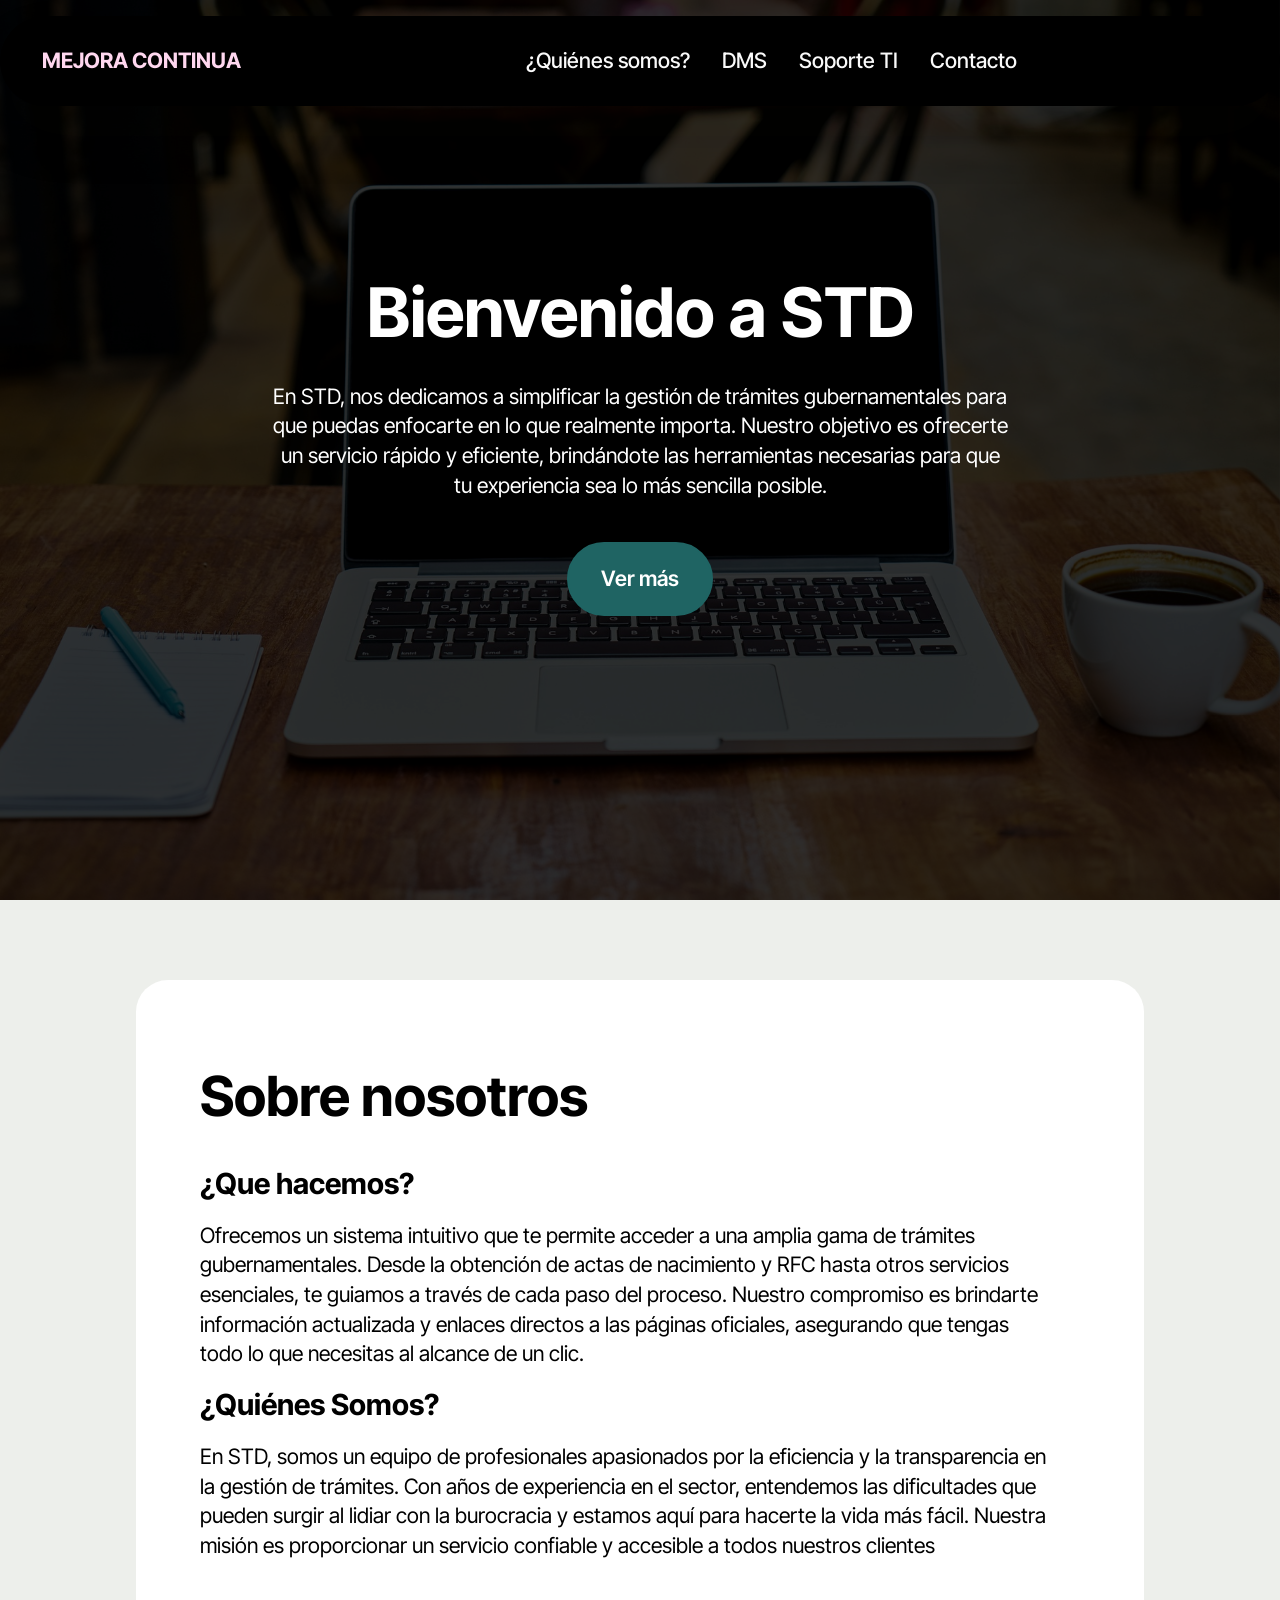
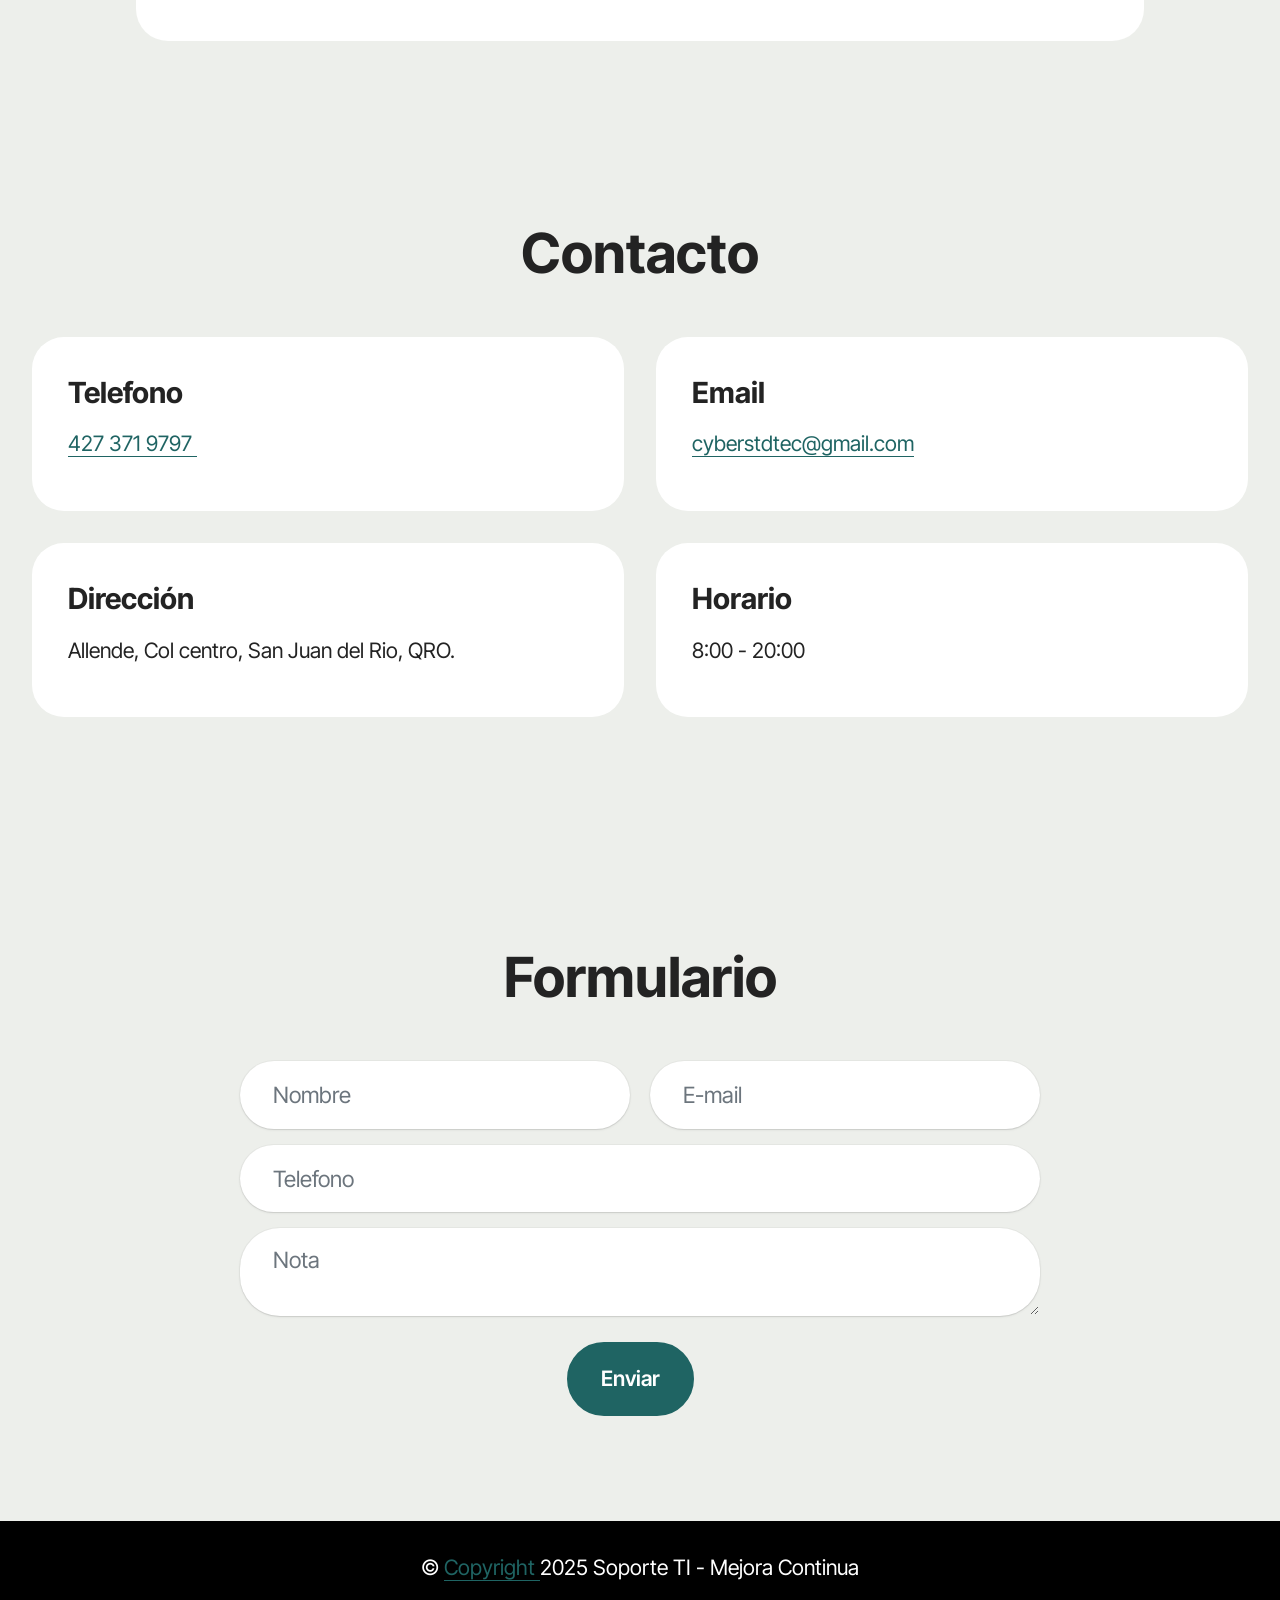
==== page1.html @ eb648dbc "create github pages" ====
<!DOCTYPE html>
<html  >
<head>
  <!-- Site made with Mobirise Website Builder v5.9.18, https://mobirise.com -->
  <meta charset="UTF-8">
  <meta http-equiv="X-UA-Compatible" content="IE=edge">
  <meta name="generator" content="Mobirise v5.9.18, mobirise.com">
  <meta name="viewport" content="width=device-width, initial-scale=1, minimum-scale=1">
  <link rel="shortcut icon" href="assets/images/logos-128x128.png" type="image/x-icon">
  <meta name="description" content="">
  
  
  
  <link rel="stylesheet" href="assets/web/assets/mobirise-icons2/mobirise2.css">
  <link rel="stylesheet" href="assets/bootstrap/css/bootstrap.min.css">
  <link rel="stylesheet" href="assets/bootstrap/css/bootstrap-grid.min.css">
  <link rel="stylesheet" href="assets/bootstrap/css/bootstrap-reboot.min.css">
  <link rel="stylesheet" href="assets/parallax/jarallax.css">
  <link rel="stylesheet" href="assets/animatecss/animate.css">
  <link rel="stylesheet" href="assets/dropdown/css/style.css">
  <link rel="stylesheet" href="assets/theme/css/style.css">
  <link rel="preload" href="https://fonts.googleapis.com/css?family=Inter+Tight:100,200,300,400,500,600,700,800,900,100i,200i,300i,400i,500i,600i,700i,800i,900i&display=swap" as="style" onload="this.onload=null;this.rel='stylesheet'">
  <noscript><link rel="stylesheet" href="https://fonts.googleapis.com/css?family=Inter+Tight:100,200,300,400,500,600,700,800,900,100i,200i,300i,400i,500i,600i,700i,800i,900i&display=swap"></noscript>
  <link rel="preload" as="style" href="assets/mobirise/css/mbr-additional.css?v=DMTWHH"><link rel="stylesheet" href="assets/mobirise/css/mbr-additional.css?v=DMTWHH" type="text/css">

  
  
  
</head>
<body>
  
  <section data-bs-version="5.1" class="menu menu1 cid-upYDsikl77" once="menu" id="menu01-b">
	

	<nav class="navbar navbar-dropdown navbar-fixed-top navbar-expand-lg">
		<div class="container">
			<div class="navbar-brand">
				
				<span class="navbar-caption-wrap"><a class="navbar-caption text-secondary display-4">MEJORA CONTINUA</a></span>
			</div>
			<button class="navbar-toggler" type="button" data-toggle="collapse" data-bs-toggle="collapse" data-target="#navbarSupportedContent" data-bs-target="#navbarSupportedContent" aria-controls="navbarNavAltMarkup" aria-expanded="false" aria-label="Toggle navigation">
				<div class="hamburger">
					<span></span>
					<span></span>
					<span></span>
					<span></span>
				</div>
			</button>
			<div class="collapse navbar-collapse" id="navbarSupportedContent">
				<ul class="navbar-nav nav-dropdown nav-right" data-app-modern-menu="true"><li class="nav-item"><a class="nav-link link text-white text-primary show display-4" href="index.html#article07-n" aria-expanded="true">¿Quiénes somos?</a></li><li class="nav-item"><a class="nav-link link text-white display-4" href="https://mobiri.se" aria-expanded="false">DMS</a></li><li class="nav-item"><a class="nav-link link text-white show display-4" href="https://mobiri.se" aria-expanded="true">Soporte TI</a></li><li class="nav-item"><a class="nav-link link show text-white text-primary display-4" href="index.html#contacts02-l">Contacto</a></li></ul>
				
				
			</div>
		</div>
	</nav>
</section>

<section data-bs-version="5.1" class="header09 startm5 cid-upYDsjyNje mbr-fullscreen mbr-parallax-background" id="header09-c">	
    
	<div class="mbr-overlay" style="opacity: 0.8; background-color: rgb(0, 0, 0);"></div>
	
	<div class="container-fluid">
		<div class="row">
			<div class="content-wrap col-12 col-md-8">
				<h1 class="mbr-section-title mbr-fonts-style mbr-white mb-4 display-1"><strong>Bienvenido a STD</strong></h1>
				
				<p class="mbr-fonts-style mbr-text mbr-white mb-4 display-7">En STD, nos dedicamos a simplificar la gestión de trámites gubernamentales para que puedas enfocarte en lo que realmente importa. Nuestro objetivo es ofrecerte un servicio rápido y eficiente, brindándote las herramientas necesarias para que tu experiencia sea lo más sencilla posible.</p>
				<div class="mbr-section-btn"><a class="btn btn-primary display-7" href="index.html#article07-8">Ver más</a></div>
			</div>
		</div>
	</div>
</section>

<section data-bs-version="5.1" class="article07 cid-upYDskMJR7" id="article07-d">
  

  
  
  <div class="container">
    <div class="row justify-content-center">
      <div class="card col-md-12 col-lg-10">
        <div class="card-wrapper">
          <h3 class="card-title mbr-fonts-style mbr-white mt-3 mb-4 display-2">
            <strong>Sobre nosotros</strong></h3>
          <div class="row card-box align-left">
            <div class="item features-without-image col-12">
              <div class="item-wrapper">
                <h4 class="mbr-section-subtitle mbr-fonts-style mb-3 display-5">
                  <strong>¿Que hacemos?</strong></h4>
                <p class="mbr-text mbr-fonts-style display-7">
                  Ofrecemos un sistema intuitivo que te permite acceder a una amplia gama de trámites gubernamentales. Desde la obtención de actas de nacimiento y RFC hasta otros servicios esenciales, te guiamos a través de cada paso del proceso. Nuestro compromiso es brindarte información actualizada y enlaces directos a las páginas oficiales, asegurando que tengas todo lo que necesitas al alcance de un clic.
                </p>
              </div>
            </div>
            <div class="item features-without-image col-12">
              <div class="item-wrapper">
                <h4 class="mbr-section-subtitle mbr-fonts-style mb-3 display-5"><strong>¿Quiénes Somos?</strong></h4>
                <p class="mbr-text mbr-fonts-style display-7">En STD, somos un equipo de profesionales apasionados por la eficiencia y la transparencia en la gestión de trámites. Con años de experiencia en el sector, entendemos las dificultades que pueden surgir al lidiar con la burocracia y estamos aquí para hacerte la vida más fácil. Nuestra misión es proporcionar un servicio confiable y accesible a todos nuestros clientes</p>
              </div>
            </div>
            
            
          </div>
          
        </div>
      </div>
    </div>
  </div>
</section>

<section data-bs-version="5.1" class="contacts01 cid-upYDslKekl" id="contacts01-e">
    

    
    
    <div class="container">
        <div class="row justify-content-center">
            <div class="col-12 content-head">
                <div class="mbr-section-head mb-5">
                    <h3 class="mbr-section-title mbr-fonts-style align-center mb-0 display-2">
                        <strong>Contacto</strong></h3>
                    
                </div>
            </div>
        </div>
        <div class="row">
            <div class="item features-without-image col-12 col-md-6 active">
                <div class="item-wrapper">
                    <div class="text-wrapper">
                        <h6 class="card-title mbr-fonts-style mb-3 display-5">
                            <strong>Telefono</strong></h6>
                        <p class="mbr-text mbr-fonts-style display-7"><a href="https://wa.me/524273719797" class="text-primary">427 371 9797&nbsp;</a></p>
                    </div>
                </div>
            </div>
            <div class="item features-without-image col-12 col-md-6">
                <div class="item-wrapper">
                    <div class="text-wrapper">
                        <h6 class="card-title mbr-fonts-style mb-3 display-5">
                            <strong>Email</strong>
                        </h6>
                        <p class="mbr-text mbr-fonts-style display-7"><a href="mailto:cyberstdtec@gmail.com" class="text-primary">cyberstdtec@gmail.com</a></p>
                    </div>
                </div>
            </div>
            <div class="item features-without-image col-12 col-md-6">
                <div class="item-wrapper">
                    <div class="text-wrapper">
                        <h6 class="card-title mbr-fonts-style mb-3 display-5">
                            <strong>Dirección</strong></h6>
                        <p class="mbr-text mbr-fonts-style display-7">
                            Allende, Col centro, San Juan del Rio, QRO.</p>
                    </div>
                </div>
            </div>
            <div class="item features-without-image col-12 col-md-6">
                <div class="item-wrapper">
                    <div class="text-wrapper">
                        <h6 class="card-title mbr-fonts-style mb-3 display-5"><strong>Horario</strong></h6>
                        <p class="mbr-text mbr-fonts-style display-7">8:00 - 20:00</p>
                    </div>
                </div>
            </div>
        </div>
    </div>
</section>

<section data-bs-version="5.1" class="form5 cid-upYDsmHbOY" id="form02-f">
    
    
    <div class="container">
        <div class="row justify-content-center">
            <div class="col-12 content-head">
                <div class="mbr-section-head mb-5">
                    <h3 class="mbr-section-title mbr-fonts-style align-center mb-0 display-2">
                        <strong>Formulario</strong></h3>
                    
                </div>
            </div>
        </div>
        <div class="row justify-content-center">
            <div class="col-lg-8 mx-auto mbr-form" data-form-type="formoid">
                <form action="https://mobirise.eu/" method="POST" class="mbr-form form-with-styler" data-form-title="Form Name"><input type="hidden" name="email" data-form-email="true" value="MrG1LwoYmVXgu5sYaNskRhMAEw7ejAQZlRv9JgMLRa0BIHqtzYx/B0N91AgYO5rQ/je7z4pGOLH6uu3iDtE6jqxN1yH+FYCc/+e+50+dIeyC3uVRRvzn+KApgSI+ifLo">
                    <div class="row">
                        <div hidden="hidden" data-form-alert="" class="alert alert-success col-12">Gracias por ponerte en contacto con nosotros, en breve nos comunicaremos contigo.</div>
                        <div hidden="hidden" data-form-alert-danger="" class="alert alert-danger col-12">
                            Oops...! some problem!
                        </div>
                    </div>
                    <div class="dragArea row">
                        <div class="col-md col-sm-12 form-group mb-3" data-for="name">
                            <input type="text" name="name" placeholder="Nombre" data-form-field="name" class="form-control" value="" id="name-form02-f">
                        </div>
                        <div class="col-md col-sm-12 form-group mb-3" data-for="email">
                            <input type="email" name="email" placeholder="E-mail" data-form-field="email" class="form-control" value="" id="email-form02-f">
                        </div>
                        <div class="col-12 form-group mb-3" data-for="phone">
                            <input type="tel" name="phone" placeholder="Telefono" data-form-field="phone" class="form-control" value="" id="phone-form02-f">
                        </div>
                        <div class="col-12 form-group mb-3" data-for="textarea">
                            <textarea name="textarea" placeholder="Nota" data-form-field="textarea" class="form-control" id="textarea-form02-f"></textarea>
                        </div>
                        <div class="col-lg-12 col-md-12 col-sm-12 align-center mbr-section-btn"><button type="submit" class="btn btn-primary display-7">Enviar</button></div>
                    </div>
                </form>
            </div>
        </div>
    </div>
</section>

<section data-bs-version="5.1" class="footer4 cid-upYDsnDfOE" once="footers" id="footer04-g">

    

    

    <div class="container">
        <div class="media-container-row align-center mbr-white">
            <div class="col-12">
                <p class="mbr-text mb-0 mbr-fonts-style display-7">
                    © <em><a href="https://alejandronetaleex.github.io/" class="text-primary" target="_blank">Copyright </a></em>2025 Soporte TI - Mejora Continua</p>
            </div>
        </div>
    </div>
</section><section class="display-7" style="padding: 0;align-items: center;justify-content: center;flex-wrap: wrap;    align-content: center;display: flex;position: relative;height: 4rem;"><a href="https://mobiri.se/3147832" style="flex: 1 1;height: 4rem;position: absolute;width: 100%;z-index: 1;"><img alt="" style="height: 4rem;" src="[data-uri]"></a><p style="margin: 0;text-align: center;" class="display-7">&#8204;</p><a style="z-index:1" href="https://mobirise.com/html-builder.html">HTML Website Generator</a></section><script src="assets/bootstrap/js/bootstrap.bundle.min.js"></script>  <script src="assets/parallax/jarallax.js"></script>  <script src="assets/smoothscroll/smooth-scroll.js"></script>  <script src="assets/ytplayer/index.js"></script>  <script src="assets/dropdown/js/navbar-dropdown.js"></script>  <script src="assets/theme/js/script.js"></script>  <script src="assets/formoid/formoid.min.js"></script>  
  
  
 <div id="scrollToTop" class="scrollToTop mbr-arrow-up"><a style="text-align: center;"><i class="mbr-arrow-up-icon mbr-arrow-up-icon-cm cm-icon cm-icon-smallarrow-up"></i></a></div>
    <input name="animation" type="hidden">
  </body>
</html>
---- assets/web/assets/mobirise-icons2/mobirise2.css ----
@font-face {
  font-family: 'Moririse2';
  font-display: swap;
  src:  url('mobirise2.eot?f2bix4');
  src:  url('mobirise2.eot?f2bix4#iefix') format('embedded-opentype'),
    url('mobirise2.ttf?f2bix4') format('truetype'),
    url('mobirise2.woff?f2bix4') format('woff'),
    url('mobirise2.svg?f2bix4#mobirise2') format('svg');
  font-weight: normal;
  font-style: normal;
}

[class^="mobi-"], [class*=" mobi-"] {
  /* use !important to prevent issues with browser extensions that change fonts */
  font-family: 'Moririse2' !important;
  speak: none;
  font-style: normal;
  font-weight: normal;
  font-variant: normal;
  text-transform: none;
  line-height: 1;

  /* Better Font Rendering =========== */
  -webkit-font-smoothing: antialiased;
  -moz-osx-font-smoothing: grayscale;
}

.mobi-mbri-add-submenu:before {
  content: "\e900";
}
.mobi-mbri-alert:before {
  content: "\e901";
}
.mobi-mbri-align-center:before {
  content: "\e902";
}
.mobi-mbri-align-justify:before {
  content: "\e903";
}
.mobi-mbri-align-left:before {
  content: "\e904";
}
.mobi-mbri-align-right:before {
  content: "\e905";
}
.mobi-mbri-android:before {
  content: "\e906";
}
.mobi-mbri-apple:before {
  content: "\e907";
}
.mobi-mbri-arrow-down:before {
  content: "\e908";
}
.mobi-mbri-arrow-next:before {
  content: "\e909";
}
.mobi-mbri-arrow-prev:before {
  content: "\e90a";
}
.mobi-mbri-arrow-up:before {
  content: "\e90b";
}
.mobi-mbri-bold:before {
  content: "\e90c";
}
.mobi-mbri-bookmark:before {
  content: "\e90d";
}
.mobi-mbri-bootstrap:before {
  content: "\e90e";
}
.mobi-mbri-briefcase:before {
  content: "\e90f";
}
.mobi-mbri-browse:before {
  content: "\e910";
}
.mobi-mbri-bulleted-list:before {
  content: "\e911";
}
.mobi-mbri-calendar:before {
  content: "\e912";
}
.mobi-mbri-camera:before {
  content: "\e913";
}
.mobi-mbri-cart-add:before {
  content: "\e914";
}
.mobi-mbri-cart-full:before {
  content: "\e915";
}
.mobi-mbri-cash:before {
  content: "\e916";
}
.mobi-mbri-change-style:before {
  content: "\e917";
}
.mobi-mbri-chat:before {
  content: "\e918";
}
.mobi-mbri-clock:before {
  content: "\e919";
}
.mobi-mbri-close:before {
  content: "\e91a";
}
.mobi-mbri-cloud:before {
  content: "\e91b";
}
.mobi-mbri-code:before {
  content: "\e91c";
}
.mobi-mbri-contact-form:before {
  content: "\e91d";
}
.mobi-mbri-credit-card:before {
  content: "\e91e";
}
.mobi-mbri-cursor-click:before {
  content: "\e91f";
}
.mobi-mbri-cust-feedback:before {
  content: "\e920";
}
.mobi-mbri-database:before {
  content: "\e921";
}
.mobi-mbri-delivery:before {
  content: "\e922";
}
.mobi-mbri-desktop:before {
  content: "\e923";
}
.mobi-mbri-devices:before {
  content: "\e924";
}
.mobi-mbri-down:before {
  content: "\e925";
}
.mobi-mbri-download-2:before {
  content: "\e926";
}
.mobi-mbri-download:before {
  content: "\e927";
}
.mobi-mbri-drag-n-drop-2:before {
  content: "\e928";
}
.mobi-mbri-drag-n-drop:before {
  content: "\e929";
}
.mobi-mbri-edit-2:before {
  content: "\e92a";
}
.mobi-mbri-edit:before {
  content: "\e92b";
}
.mobi-mbri-error:before {
  content: "\e92c";
}
.mobi-mbri-extension:before {
  content: "\e92d";
}
.mobi-mbri-features:before {
  content: "\e92e";
}
.mobi-mbri-file:before {
  content: "\e92f";
}
.mobi-mbri-flag:before {
  content: "\e930";
}
.mobi-mbri-folder:before {
  content: "\e931";
}
.mobi-mbri-gift:before {
  content: "\e932";
}
.mobi-mbri-github:before {
  content: "\e933";
}
.mobi-mbri-globe-2:before {
  content: "\e934";
}
.mobi-mbri-globe:before {
  content: "\e935";
}
.mobi-mbri-growing-chart:before {
  content: "\e936";
}
.mobi-mbri-hearth:before {
  content: "\e937";
}
.mobi-mbri-help:before {
  content: "\e938";
}
.mobi-mbri-home:before {
  content: "\e939";
}
.mobi-mbri-hot-cup:before {
  content: "\e93a";
}
.mobi-mbri-idea:before {
  content: "\e93b";
}
.mobi-mbri-image-gallery:before {
  content: "\e93c";
}
.mobi-mbri-image-slider:before {
  content: "\e93d";
}
.mobi-mbri-info:before {
  content: "\e93e";
}
.mobi-mbri-italic:before {
  content: "\e93f";
}
.mobi-mbri-key:before {
  content: "\e940";
}
.mobi-mbri-laptop:before {
  content: "\e941";
}
.mobi-mbri-layers:before {
  content: "\e942";
}
.mobi-mbri-left-right:before {
  content: "\e943";
}
.mobi-mbri-left:before {
  content: "\e944";
}
.mobi-mbri-letter:before {
  content: "\e945";
}
.mobi-mbri-like:before {
  content: "\e946";
}
.mobi-mbri-link:before {
  content: "\e947";
}
.mobi-mbri-lock:before {
  content: "\e948";
}
.mobi-mbri-login:before {
  content: "\e949";
}
.mobi-mbri-logout:before {
  content: "\e94a";
}
.mobi-mbri-magic-stick:before {
  content: "\e94b";
}
.mobi-mbri-map-pin:before {
  content: "\e94c";
}
.mobi-mbri-menu:before {
  content: "\e94d";
}
.mobi-mbri-mobile-2:before {
  content: "\e94e";
}
.mobi-mbri-mobile-horizontal:before {
  content: "\e94f";
}
.mobi-mbri-mobile:before {
  content: "\e950";
}
.mobi-mbri-mobirise:before {
  content: "\e951";
}
.mobi-mbri-more-horizontal:before {
  content: "\e952";
}
.mobi-mbri-more-vertical:before {
  content: "\e953";
}
.mobi-mbri-music:before {
  content: "\e954";
}
.mobi-mbri-new-file:before {
  content: "\e955";
}
.mobi-mbri-numbered-list:before {
  content: "\e956";
}
.mobi-mbri-opened-folder:before {
  content: "\e957";
}
.mobi-mbri-pages:before {
  content: "\e958";
}
.mobi-mbri-paper-plane:before {
  content: "\e959";
}
.mobi-mbri-paperclip:before {
  content: "\e95a";
}
.mobi-mbri-phone:before {
  content: "\e95b";
}
.mobi-mbri-photo:before {
  content: "\e95c";
}
.mobi-mbri-photos:before {
  content: "\e95d";
}
.mobi-mbri-pin:before {
  content: "\e95e";
}
.mobi-mbri-play:before {
  content: "\e95f";
}
.mobi-mbri-plus:before {
  content: "\e960";
}
.mobi-mbri-preview:before {
  content: "\e961";
}
.mobi-mbri-print:before {
  content: "\e962";
}
.mobi-mbri-protect:before {
  content: "\e963";
}
.mobi-mbri-question:before {
  content: "\e964";
}
.mobi-mbri-quote-left:before {
  content: "\e965";
}
.mobi-mbri-quote-right:before {
  content: "\e966";
}
.mobi-mbri-redo:before {
  content: "\e967";
}
.mobi-mbri-refresh:before {
  content: "\e968";
}
.mobi-mbri-responsive-2:before {
  content: "\e969";
}
.mobi-mbri-responsive:before {
  content: "\e96a";
}
.mobi-mbri-right:before {
  content: "\e96b";
}
.mobi-mbri-rocket:before {
  content: "\e96c";
}
.mobi-mbri-sad-face:before {
  content: "\e96d";
}
.mobi-mbri-sale:before {
  content: "\e96e";
}
.mobi-mbri-save:before {
  content: "\e96f";
}
.mobi-mbri-search:before {
  content: "\e970";
}
.mobi-mbri-setting-2:before {
  content: "\e971";
}
.mobi-mbri-setting-3:before {
  content: "\e972";
}
.mobi-mbri-setting:before {
  content: "\e973";
}
.mobi-mbri-share:before {
  content: "\e974";
}
.mobi-mbri-shopping-bag:before {
  content: "\e975";
}
.mobi-mbri-shopping-basket:before {
  content: "\e976";
}
.mobi-mbri-shopping-cart:before {
  content: "\e977";
}
.mobi-mbri-sites:before {
  content: "\e978";
}
.mobi-mbri-smile-face:before {
  content: "\e979";
}
.mobi-mbri-speed:before {
  content: "\e97a";
}
.mobi-mbri-star:before {
  content: "\e97b";
}
.mobi-mbri-success:before {
  content: "\e97c";
}
.mobi-mbri-sun:before {
  content: "\e97d";
}
.mobi-mbri-sun2:before {
  content: "\e97e";
}
.mobi-mbri-tablet-vertical:before {
  content: "\e97f";
}
.mobi-mbri-tablet:before {
  content: "\e980";
}
.mobi-mbri-target:before {
  content: "\e981";
}
.mobi-mbri-timer:before {
  content: "\e982";
}
.mobi-mbri-to-ftp:before {
  content: "\e983";
}
.mobi-mbri-to-local-drive:before {
  content: "\e984";
}
.mobi-mbri-touch-swipe:before {
  content: "\e985";
}
.mobi-mbri-touch:before {
  content: "\e986";
}
.mobi-mbri-trash:before {
  content: "\e987";
}
.mobi-mbri-underline:before {
  content: "\e988";
}
.mobi-mbri-undo:before {
  content: "\e989";
}
.mobi-mbri-unlink:before {
  content: "\e98a";
}
.mobi-mbri-unlock:before {
  content: "\e98b";
}
.mobi-mbri-up-down:before {
  content: "\e98c";
}
.mobi-mbri-up:before {
  content: "\e98d";
}
.mobi-mbri-update:before {
  content: "\e98e";
}
.mobi-mbri-upload-2:before {
  content: "\e98f";
}
.mobi-mbri-upload:before {
  content: "\e990";
}
.mobi-mbri-user-2:before {
  content: "\e991";
}
.mobi-mbri-user:before {
  content: "\e992";
}
.mobi-mbri-users:before {
  content: "\e993";
}
.mobi-mbri-video-play:before {
  content: "\e994";
}
.mobi-mbri-video:before {
  content: "\e995";
}
.mobi-mbri-watch:before {
  content: "\e996";
}
.mobi-mbri-website-theme-2:before {
  content: "\e997";
}
.mobi-mbri-website-theme:before {
  content: "\e998";
}
.mobi-mbri-wifi:before {
  content: "\e999";
}
.mobi-mbri-windows:before {
  content: "\e99a";
}
.mobi-mbri-zoom-in:before {
  content: "\e99b";
}
.mobi-mbri-zoom-out:before {
  content: "\e99c";
}
---- assets/parallax/jarallax.css ----
.jarallax {
    position: relative;
    z-index: 0;
}
.jarallax > .jarallax-img {
    position: absolute;
    object-fit: cover;
    /* support for plugin https://github.com/bfred-it/object-fit-images */
    font-family: 'object-fit: cover;';
    top: 0;
    left: 0;
    width: 100%;
    height: 100%;
    z-index: -1;
}
---- assets/dropdown/css/style.css ----
.navbar-dropdown {
  left: 0;
  padding: 0;
  position: absolute;
  right: 0;
  top: 0;
  transition: all 0.45s ease;
  z-index: 1030;
  background: #282828; }
  .navbar-dropdown .navbar-logo {
    margin-right: 0.8rem;
    transition: margin 0.3s ease-in-out;
    vertical-align: middle; }
    .navbar-dropdown .navbar-logo img {
      height: 3.125rem;
      transition: all 0.3s ease-in-out; }
    .navbar-dropdown .navbar-logo.mbr-iconfont {
      font-size: 3.125rem;
      line-height: 3.125rem; }
  .navbar-dropdown .navbar-caption {
    font-weight: 700;
    white-space: normal;
    vertical-align: -4px;
    line-height: 3.125rem !important; }
    .navbar-dropdown .navbar-caption, .navbar-dropdown .navbar-caption:hover {
      color: inherit;
      text-decoration: none; }
  .navbar-dropdown .mbr-iconfont + .navbar-caption {
    vertical-align: -1px; }
  .navbar-dropdown.navbar-fixed-top {
    position: fixed; }
  .navbar-dropdown .navbar-brand span {
    vertical-align: -4px; }
  .navbar-dropdown.bg-color.transparent {
    background: none; }
  .navbar-dropdown.navbar-short .navbar-brand {
    padding: 0.625rem 0; }
    .navbar-dropdown.navbar-short .navbar-brand span {
      vertical-align: -1px; }
  .navbar-dropdown.navbar-short .navbar-caption {
    line-height: 2.375rem !important;
    vertical-align: -2px; }
  .navbar-dropdown.navbar-short .navbar-logo {
    margin-right: 0.5rem; }
    .navbar-dropdown.navbar-short .navbar-logo img {
      height: 2.375rem; }
    .navbar-dropdown.navbar-short .navbar-logo.mbr-iconfont {
      font-size: 2.375rem;
      line-height: 2.375rem; }
  .navbar-dropdown.navbar-short .mbr-table-cell {
    height: 3.625rem; }
  .navbar-dropdown .navbar-close {
    left: 0.6875rem;
    position: fixed;
    top: 0.75rem;
    z-index: 1000; }
  .navbar-dropdown .hamburger-icon {
    content: "";
    display: inline-block;
    vertical-align: middle;
    width: 16px;
    -webkit-box-shadow: 0 -6px 0 1px #282828,0 0 0 1px #282828,0 6px 0 1px #282828;
    -moz-box-shadow: 0 -6px 0 1px #282828,0 0 0 1px #282828,0 6px 0 1px #282828;
    box-shadow: 0 -6px 0 1px #282828,0 0 0 1px #282828,0 6px 0 1px #282828; }

.dropdown-menu .dropdown-toggle[data-toggle="dropdown-submenu"]::after {
  border-bottom: 0.35em solid transparent;
  border-left: 0.35em solid;
  border-right: 0;
  border-top: 0.35em solid transparent;
  margin-left: 0.3rem; }

.dropdown-menu .dropdown-item:focus {
  outline: 0; }

.nav-dropdown {
  font-size: 0.75rem;
  font-weight: 500;
  height: auto !important; }
  .nav-dropdown .nav-btn {
    padding-left: 1rem; }
  .nav-dropdown .link {
    margin: .667em 1.667em;
    font-weight: 500;
    padding: 0;
    transition: color .2s ease-in-out; }
    .nav-dropdown .link.dropdown-toggle {
      margin-right: 2.583em; }
      .nav-dropdown .link.dropdown-toggle::after {
        margin-left: .25rem;
        border-top: 0.35em solid;
        border-right: 0.35em solid transparent;
        border-left: 0.35em solid transparent;
        border-bottom: 0; }
      .nav-dropdown .link.dropdown-toggle[aria-expanded="true"] {
        margin: 0;
        padding: 0.667em 3.263em  0.667em 1.667em; }
  .nav-dropdown .link::after,
  .nav-dropdown .dropdown-item::after {
    color: inherit; }
  .nav-dropdown .btn {
    font-size: 0.75rem;
    font-weight: 700;
    letter-spacing: 0;
    margin-bottom: 0;
    padding-left: 1.25rem;
    padding-right: 1.25rem; }
  .nav-dropdown .dropdown-menu {
    border-radius: 0;
    border: 0;
    left: 0;
    margin: 0;
    padding-bottom: 1.25rem;
    padding-top: 1.25rem;
    position: relative; }
  .nav-dropdown .dropdown-submenu {
    margin-left: 0.125rem;
    top: 0; }
  .nav-dropdown .dropdown-item {
    font-weight: 500;
    line-height: 2;
    padding: 0.3846em 4.615em 0.3846em 1.5385em;
    position: relative;
    transition: color .2s ease-in-out, background-color .2s ease-in-out; }
    .nav-dropdown .dropdown-item::after {
      margin-top: -0.3077em;
      position: absolute;
      right: 1.1538em;
      top: 50%; }
    .nav-dropdown .dropdown-item:focus, .nav-dropdown .dropdown-item:hover {
      background: none; }

@media (max-width: 767px) {
  .nav-dropdown.navbar-toggleable-sm {
    bottom: 0;
    display: none;
    left: 0;
    overflow-x: hidden;
    position: fixed;
    top: 0;
    transform: translateX(-100%);
    -ms-transform: translateX(-100%);
    -webkit-transform: translateX(-100%);
    width: 18.75rem;
    z-index: 999; } }
.nav-dropdown.navbar-toggleable-xl {
  bottom: 0;
  display: none;
  left: 0;
  overflow-x: hidden;
  position: fixed;
  top: 0;
  transform: translateX(-100%);
  -ms-transform: translateX(-100%);
  -webkit-transform: translateX(-100%);
  width: 18.75rem;
  z-index: 999; }

.nav-dropdown-sm {
  display: block !important;
  overflow-x: hidden;
  overflow: auto;
  padding-top: 3.875rem; }
  .nav-dropdown-sm::after {
    content: "";
    display: block;
    height: 3rem;
    width: 100%; }
  .nav-dropdown-sm.collapse.in ~ .navbar-close {
    display: block !important; }
  .nav-dropdown-sm.collapsing, .nav-dropdown-sm.collapse.in {
    transform: translateX(0);
    -ms-transform: translateX(0);
    -webkit-transform: translateX(0);
    transition: all 0.25s ease-out;
    -webkit-transition: all 0.25s ease-out;
    background: #282828; }
  .nav-dropdown-sm.collapsing[aria-expanded="false"] {
    transform: translateX(-100%);
    -ms-transform: translateX(-100%);
    -webkit-transform: translateX(-100%); }
  .nav-dropdown-sm .nav-item {
    display: block;
    margin-left: 0 !important;
    padding-left: 0; }
  .nav-dropdown-sm .link,
  .nav-dropdown-sm .dropdown-item {
    border-top: 1px dotted rgba(255, 255, 255, 0.1);
    font-size: 0.8125rem;
    line-height: 1.6;
    margin: 0 !important;
    padding: 0.875rem 2.4rem 0.875rem 1.5625rem !important;
    position: relative;
    white-space: normal; }
    .nav-dropdown-sm .link:focus, .nav-dropdown-sm .link:hover,
    .nav-dropdown-sm .dropdown-item:focus,
    .nav-dropdown-sm .dropdown-item:hover {
      background: rgba(0, 0, 0, 0.2) !important;
      color: #c0a375; }
  .nav-dropdown-sm .nav-btn {
    position: relative;
    padding: 1.5625rem 1.5625rem 0 1.5625rem; }
    .nav-dropdown-sm .nav-btn::before {
      border-top: 1px dotted rgba(255, 255, 255, 0.1);
      content: "";
      left: 0;
      position: absolute;
      top: 0;
      width: 100%; }
    .nav-dropdown-sm .nav-btn + .nav-btn {
      padding-top: 0.625rem; }
      .nav-dropdown-sm .nav-btn + .nav-btn::before {
        display: none; }
  .nav-dropdown-sm .btn {
    padding: 0.625rem 0; }
  .nav-dropdown-sm .dropdown-toggle[data-toggle="dropdown-submenu"]::after {
    margin-left: .25rem;
    border-top: 0.35em solid;
    border-right: 0.35em solid transparent;
    border-left: 0.35em solid transparent;
    border-bottom: 0; }
  .nav-dropdown-sm .dropdown-toggle[data-toggle="dropdown-submenu"][aria-expanded="true"]::after {
    border-top: 0;
    border-right: 0.35em solid transparent;
    border-left: 0.35em solid transparent;
    border-bottom: 0.35em solid; }
  .nav-dropdown-sm .dropdown-menu {
    margin: 0;
    padding: 0;
    position: relative;
    top: 0;
    left: 0;
    width: 100%;
    border: 0;
    float: none;
    border-radius: 0;
    background: none; }
  .nav-dropdown-sm .dropdown-submenu {
    left: 100%;
    margin-left: 0.125rem;
    margin-top: -1.25rem;
    top: 0; }

.navbar-toggleable-sm .nav-dropdown .dropdown-menu {
  position: absolute; }

.navbar-toggleable-sm .nav-dropdown .dropdown-submenu {
  left: 100%;
  margin-left: 0.125rem;
  margin-top: -1.25rem;
  top: 0; }

.navbar-toggleable-sm.opened .nav-dropdown .dropdown-menu {
  position: relative; }

.navbar-toggleable-sm.opened .nav-dropdown .dropdown-submenu {
  left: 0;
  margin-left: 00rem;
  margin-top: 0rem;
  top: 0; }

.is-builder .nav-dropdown.collapsing {
  transition: none !important; }
---- assets/theme/css/style.css ----
@charset "UTF-8";
section {
  background-color: #ffffff;
}

body {
  font-style: normal;
  line-height: 1.5;
  font-weight: 400;
  color: #232323;
  position: relative;
}

button {
  background-color: transparent;
  border-color: transparent;
}

.embla__button,
.carousel-control {
  background-color: #edefea !important;
  opacity: 0.8 !important;
  color: #464845 !important;
  border-color: #edefea !important;
}

.carousel .close,
.modalWindow .close {
  background-color: #edefea !important;
  color: #464845 !important;
  border-color: #edefea !important;
  opacity: 0.8 !important;
}

.carousel .close:hover,
.modalWindow .close:hover {
  opacity: 1 !important;
}

.carousel-indicators li {
  background-color: #edefea !important;
  border: 2px solid #464845 !important;
}

.carousel-indicators li:hover,
.carousel-indicators li:active {
  opacity: 0.8 !important;
}

.embla__button:hover,
.carousel-control:hover {
  background-color: #edefea !important;
  opacity: 1 !important;
}

.modalWindow-video-container {
  height: 80%;
}

section,
.container,
.container-fluid {
  position: relative;
  word-wrap: break-word;
}

a.mbr-iconfont:hover {
  text-decoration: none;
}

.article .lead p,
.article .lead ul,
.article .lead ol,
.article .lead pre,
.article .lead blockquote {
  margin-bottom: 0;
}

a {
  font-style: normal;
  font-weight: 400;
  cursor: pointer;
}
a, a:hover {
  text-decoration: none;
}

.mbr-section-title {
  font-style: normal;
  line-height: 1.3;
}

.mbr-section-subtitle {
  line-height: 1.3;
}

.mbr-text {
  font-style: normal;
  line-height: 1.7;
}

h1,
h2,
h3,
h4,
h5,
h6,
.display-1,
.display-2,
.display-4,
.display-5,
.display-7,
span,
p,
a {
  line-height: 1;
  word-break: break-word;
  word-wrap: break-word;
  font-weight: 400;
}

b,
strong {
  font-weight: bold;
}

input:-webkit-autofill, input:-webkit-autofill:hover, input:-webkit-autofill:focus, input:-webkit-autofill:active {
  transition-delay: 9999s;
  -webkit-transition-property: background-color, color;
  transition-property: background-color, color;
}

textarea[type=hidden] {
  display: none;
}

section {
  background-position: 50% 50%;
  background-repeat: no-repeat;
  background-size: cover;
}
section .mbr-background-video,
section .mbr-background-video-preview {
  position: absolute;
  bottom: 0;
  left: 0;
  right: 0;
  top: 0;
}

.hidden {
  visibility: hidden;
}

.mbr-z-index20 {
  z-index: 20;
}

/*! Base colors */
.mbr-white {
  color: #ffffff;
}

.mbr-black {
  color: #111111;
}

.mbr-bg-white {
  background-color: #ffffff;
}

.mbr-bg-black {
  background-color: #000000;
}

/*! Text-aligns */
.align-left {
  text-align: left;
}

.align-center {
  text-align: center;
}

.align-right {
  text-align: right;
}

/*! Font-weight  */
.mbr-light {
  font-weight: 300;
}

.mbr-regular {
  font-weight: 400;
}

.mbr-semibold {
  font-weight: 500;
}

.mbr-bold {
  font-weight: 700;
}

/*! Media  */
.media-content {
  flex-basis: 100%;
}

.media-container-row {
  display: flex;
  flex-direction: row;
  flex-wrap: wrap;
  justify-content: center;
  align-content: center;
  align-items: start;
}
.media-container-row .media-size-item {
  width: 400px;
}

.media-container-column {
  display: flex;
  flex-direction: column;
  flex-wrap: wrap;
  justify-content: center;
  align-content: center;
  align-items: stretch;
}
.media-container-column > * {
  width: 100%;
}

@media (min-width: 992px) {
  .media-container-row {
    flex-wrap: nowrap;
  }
}
figure {
  margin-bottom: 0;
  overflow: hidden;
}

figure[mbr-media-size] {
  transition: width 0.1s;
}

img,
iframe {
  display: block;
  width: 100%;
}

.card {
  background-color: transparent;
  border: none;
}

.card-box {
  width: 100%;
}

.card-img {
  text-align: center;
  flex-shrink: 0;
  -webkit-flex-shrink: 0;
}

.media {
  max-width: 100%;
  margin: 0 auto;
}

.mbr-figure {
  align-self: center;
}

.media-container > div {
  max-width: 100%;
}

.mbr-figure img,
.card-img img {
  width: 100%;
}

@media (max-width: 991px) {
  .media-size-item {
    width: auto !important;
  }
  .media {
    width: auto;
  }
  .mbr-figure {
    width: 100% !important;
  }
}
/*! Buttons */
.mbr-section-btn {
  margin-left: -0.6rem;
  margin-right: -0.6rem;
  font-size: 0;
}

.btn {
  font-weight: 600;
  border-width: 1px;
  font-style: normal;
  margin: 0.6rem 0.6rem;
  white-space: normal;
  transition: all 0.2s ease-in-out;
  display: inline-flex;
  align-items: center;
  justify-content: center;
  word-break: break-word;
}

.btn-sm {
  font-weight: 600;
  letter-spacing: 0px;
  transition: all 0.3s ease-in-out;
}

.btn-md {
  font-weight: 600;
  letter-spacing: 0px;
  transition: all 0.3s ease-in-out;
}

.btn-lg {
  font-weight: 600;
  letter-spacing: 0px;
  transition: all 0.3s ease-in-out;
}

.btn-form {
  margin: 0;
}
.btn-form:hover {
  cursor: pointer;
}

nav .mbr-section-btn {
  margin-left: 0rem;
  margin-right: 0rem;
}

/*! Btn icon margin */
.btn .mbr-iconfont,
.btn.btn-sm .mbr-iconfont {
  order: 1;
  cursor: pointer;
  margin-left: 0.5rem;
  vertical-align: sub;
}

.btn.btn-md .mbr-iconfont,
.btn.btn-md .mbr-iconfont {
  margin-left: 0.8rem;
}

.mbr-regular {
  font-weight: 400;
}

.mbr-semibold {
  font-weight: 500;
}

.mbr-bold {
  font-weight: 700;
}

[type=submit] {
  -webkit-appearance: none;
}

/*! Full-screen */
.mbr-fullscreen .mbr-overlay {
  min-height: 100vh;
}

.mbr-fullscreen {
  display: flex;
  display: -moz-flex;
  display: -ms-flex;
  display: -o-flex;
  align-items: center;
  min-height: 100vh;
  padding-top: 3rem;
  padding-bottom: 3rem;
}

/*! Map */
.map {
  height: 25rem;
  position: relative;
}
.map iframe {
  width: 100%;
  height: 100%;
}

/*! Scroll to top arrow */
.mbr-arrow-up {
  bottom: 25px;
  right: 90px;
  position: fixed;
  text-align: right;
  z-index: 5000;
  color: #ffffff;
  font-size: 22px;
}

.mbr-arrow-up a {
  background: rgba(0, 0, 0, 0.2);
  border-radius: 50%;
  color: #fff;
  display: inline-block;
  height: 60px;
  width: 60px;
  border: 2px solid #fff;
  outline-style: none !important;
  position: relative;
  text-decoration: none;
  transition: all 0.3s ease-in-out;
  cursor: pointer;
  text-align: center;
}
.mbr-arrow-up a:hover {
  background-color: rgba(0, 0, 0, 0.4);
}
.mbr-arrow-up a i {
  line-height: 60px;
}

.mbr-arrow-up-icon {
  display: block;
  color: #fff;
}

.mbr-arrow-up-icon::before {
  content: "›";
  display: inline-block;
  font-family: serif;
  font-size: 22px;
  line-height: 1;
  font-style: normal;
  position: relative;
  top: 6px;
  left: -4px;
  transform: rotate(-90deg);
}

/*! Arrow Down */
.mbr-arrow {
  position: absolute;
  bottom: 45px;
  left: 50%;
  width: 60px;
  height: 60px;
  cursor: pointer;
  background-color: rgba(80, 80, 80, 0.5);
  border-radius: 50%;
  transform: translateX(-50%);
}
@media (max-width: 767px) {
  .mbr-arrow {
    display: none;
  }
}
.mbr-arrow > a {
  display: inline-block;
  text-decoration: none;
  outline-style: none;
  animation: arrowdown 1.7s ease-in-out infinite;
  color: #ffffff;
}
.mbr-arrow > a > i {
  position: absolute;
  top: -2px;
  left: 15px;
  font-size: 2rem;
}

#scrollToTop a i::before {
  content: "";
  position: absolute;
  display: block;
  border-bottom: 2.5px solid #fff;
  border-left: 2.5px solid #fff;
  width: 27.8%;
  height: 27.8%;
  left: 50%;
  top: 51%;
  transform: translateY(-30%) translateX(-50%) rotate(135deg);
}

@keyframes arrowdown {
  0% {
    transform: translateY(0px);
  }
  50% {
    transform: translateY(-5px);
  }
  100% {
    transform: translateY(0px);
  }
}
@media (max-width: 500px) {
  .mbr-arrow-up {
    left: 0;
    right: 0;
    text-align: center;
  }
}
/*Gradients animation*/
@keyframes gradient-animation {
  from {
    background-position: 0% 100%;
    animation-timing-function: ease-in-out;
  }
  to {
    background-position: 100% 0%;
    animation-timing-function: ease-in-out;
  }
}
.bg-gradient {
  background-size: 200% 200%;
  animation: gradient-animation 5s infinite alternate;
  -webkit-animation: gradient-animation 5s infinite alternate;
}

.menu .navbar-brand {
  display: -webkit-flex;
}
.menu .navbar-brand span {
  display: flex;
  display: -webkit-flex;
}
.menu .navbar-brand .navbar-caption-wrap {
  display: -webkit-flex;
}
.menu .navbar-brand .navbar-logo img {
  display: -webkit-flex;
  width: auto;
}
@media (min-width: 768px) and (max-width: 991px) {
  .menu .navbar-toggleable-sm .navbar-nav {
    display: -ms-flexbox;
  }
}
@media (max-width: 991px) {
  .menu .navbar-collapse {
    max-height: 93.5vh;
  }
  .menu .navbar-collapse.show {
    overflow: auto;
  }
}
@media (min-width: 992px) {
  .menu .navbar-nav.nav-dropdown {
    display: -webkit-flex;
  }
  .menu .navbar-toggleable-sm .navbar-collapse {
    display: -webkit-flex !important;
  }
  .menu .collapsed .navbar-collapse {
    max-height: 93.5vh;
  }
  .menu .collapsed .navbar-collapse.show {
    overflow: auto;
  }
}
@media (max-width: 767px) {
  .menu .navbar-collapse {
    max-height: 80vh;
  }
}

.nav-link .mbr-iconfont {
  margin-right: 0.5rem;
}

.navbar {
  display: -webkit-flex;
  -webkit-flex-wrap: wrap;
  -webkit-align-items: center;
  -webkit-justify-content: space-between;
}

.navbar-collapse {
  -webkit-flex-basis: 100%;
  -webkit-flex-grow: 1;
  -webkit-align-items: center;
}

.nav-dropdown .link {
  padding: 0.667em 1.667em !important;
  margin: 0 !important;
}

.nav {
  display: -webkit-flex;
  -webkit-flex-wrap: wrap;
}

.row {
  display: -webkit-flex;
  -webkit-flex-wrap: wrap;
}

.justify-content-center {
  -webkit-justify-content: center;
}

.form-inline {
  display: -webkit-flex;
}

.card-wrapper {
  -webkit-flex: 1;
}

.carousel-control {
  z-index: 10;
  display: -webkit-flex;
}

.carousel-controls {
  display: -webkit-flex;
}

.media {
  display: -webkit-flex;
}

.form-group:focus {
  outline: none;
}

.jq-selectbox__select {
  padding: 7px 0;
  position: relative;
}

.jq-selectbox__dropdown {
  overflow: hidden;
  border-radius: 10px;
  position: absolute;
  top: 100%;
  left: 0 !important;
  width: 100% !important;
}

.jq-selectbox__trigger-arrow {
  right: 0;
  transform: translateY(-50%);
}

.jq-selectbox li {
  padding: 1.07em 0.5em;
}

input[type=range] {
  padding-left: 0 !important;
  padding-right: 0 !important;
}

.modal-dialog,
.modal-content {
  height: 100%;
}

.modal-dialog .carousel-inner {
  height: calc(100vh - 1.75rem);
}
@media (max-width: 575px) {
  .modal-dialog .carousel-inner {
    height: calc(100vh - 1rem);
  }
}

.carousel-item {
  text-align: center;
}

.carousel-item img {
  margin: auto;
}

.navbar-toggler {
  align-self: flex-start;
  padding: 0.25rem 0.75rem;
  font-size: 1.25rem;
  line-height: 1;
  background: transparent;
  border: 1px solid transparent;
  border-radius: 0.25rem;
}

.navbar-toggler:focus,
.navbar-toggler:hover {
  text-decoration: none;
  box-shadow: none;
}

.navbar-toggler-icon {
  display: inline-block;
  width: 1.5em;
  height: 1.5em;
  vertical-align: middle;
  content: "";
  background: no-repeat center center;
  background-size: 100% 100%;
}

.navbar-toggler-left {
  position: absolute;
  left: 1rem;
}

.navbar-toggler-right {
  position: absolute;
  right: 1rem;
}

.card-img {
  width: auto;
}

.menu .navbar.collapsed:not(.beta-menu) {
  flex-direction: column;
}

.carousel-item.active,
.carousel-item-next,
.carousel-item-prev {
  display: flex;
}

.note-air-layout .dropup .dropdown-menu,
.note-air-layout .navbar-fixed-bottom .dropdown .dropdown-menu {
  bottom: initial !important;
}

html,
body {
  height: auto;
  min-height: 100vh;
}

.dropup .dropdown-toggle::after {
  display: none;
}

.form-asterisk {
  font-family: initial;
  position: absolute;
  top: -2px;
  font-weight: normal;
}

.form-control-label {
  position: relative;
  cursor: pointer;
  margin-bottom: 0.357em;
  padding: 0;
}

.alert {
  color: #ffffff;
  border-radius: 0;
  border: 0;
  font-size: 1.1rem;
  line-height: 1.5;
  margin-bottom: 1.875rem;
  padding: 1.25rem;
  position: relative;
  text-align: center;
}
.alert.alert-form::after {
  background-color: inherit;
  bottom: -7px;
  content: "";
  display: block;
  height: 14px;
  left: 50%;
  margin-left: -7px;
  position: absolute;
  transform: rotate(45deg);
  width: 14px;
}

.form-control {
  background-color: #ffffff;
  background-clip: border-box;
  color: #232323;
  line-height: 1rem !important;
  height: auto;
  padding: 1.2rem 2rem;
  transition: border-color 0.25s ease 0s;
  border: 1px solid transparent !important;
  border-radius: 4px;
  box-shadow: rgba(0, 0, 0, 0.07) 0px 1px 1px 0px, rgba(0, 0, 0, 0.07) 0px 1px 3px 0px, rgba(0, 0, 0, 0.03) 0px 0px 0px 1px;
}
.form-active .form-control:invalid {
  border-color: red;
}

.row > * {
  padding-right: 1rem;
  padding-left: 1rem;
}

form .row {
  margin-left: -0.6rem;
  margin-right: -0.6rem;
}
form .row [class*=col] {
  padding-left: 0.6rem;
  padding-right: 0.6rem;
}

form .mbr-section-btn {
  padding-left: 0.6rem;
  padding-right: 0.6rem;
}

form .form-check-input {
  margin-top: 0.5;
}

textarea.form-control {
  line-height: 1.5rem !important;
}

.form-group {
  margin-bottom: 1.2rem;
}

.form-control,
form .btn {
  min-height: 48px;
}

.gdpr-block label span.textGDPR input[name=gdpr] {
  top: 7px;
}

.form-control:focus {
  box-shadow: none;
}

:focus {
  outline: none;
}

.mbr-overlay {
  background-color: #000;
  bottom: 0;
  left: 0;
  opacity: 0.5;
  position: absolute;
  right: 0;
  top: 0;
  z-index: 0;
  pointer-events: none;
}

blockquote {
  font-style: italic;
  padding: 3rem;
  font-size: 1.09rem;
  position: relative;
  border-left: 3px solid;
}

ul,
ol,
pre,
blockquote {
  margin-bottom: 2.3125rem;
}

.mt-4 {
  margin-top: 2rem !important;
}

.mb-4 {
  margin-bottom: 2rem !important;
}

.container,
.container-fluid {
  padding-left: 16px;
  padding-right: 16px;
}

.row {
  margin-left: -16px;
  margin-right: -16px;
}
.row > [class*=col] {
  padding-left: 16px;
  padding-right: 16px;
}

@media (min-width: 992px) {
  .container-fluid {
    padding-left: 32px;
    padding-right: 32px;
  }
}
@media (max-width: 991px) {
  .mbr-container {
    padding-left: 16px;
    padding-right: 16px;
  }
}
.app-video-wrapper > img {
  opacity: 1;
}

.app-video-wrapper {
  background: transparent;
}

.item {
  position: relative;
}

.dropdown-menu .dropdown-menu {
  left: 100%;
}

.dropdown-item + .dropdown-menu {
  display: none;
}

.dropdown-item:hover + .dropdown-menu,
.dropdown-menu:hover {
  display: block;
}

@media (min-aspect-ratio: 16/9) {
  .mbr-video-foreground {
    height: 300% !important;
    top: -100% !important;
  }
}
@media (max-aspect-ratio: 16/9) {
  .mbr-video-foreground {
    width: 300% !important;
    left: -100% !important;
  }
}.engine {
	position: absolute;
	text-indent: -2400px;
	text-align: center;
	padding: 0;
	top: 0;
	left: -2400px;
}
---- assets/mobirise/css/mbr-additional.css ----
.btn {
  border-width: 2px;
}
img,
.card-wrap,
.card-wrapper,
.video-wrapper,
.mbr-figure iframe,
.google-map iframe,
.slide-content,
.plan,
.card,
.item-wrapper {
  border-radius: 2rem !important;
}
.video-wrapper {
  overflow: hidden;
}
body {
  font-family: Inter Tight;
}
.display-1 {
  font-family: 'Inter Tight', sans-serif;
  font-size: 5rem;
  line-height: 1;
}
.display-1 > .mbr-iconfont {
  font-size: 6.25rem;
}
.display-2 {
  font-family: 'Inter Tight', sans-serif;
  font-size: 4rem;
  line-height: 1;
}
.display-2 > .mbr-iconfont {
  font-size: 5rem;
}
.display-4 {
  font-family: 'Inter Tight', sans-serif;
  font-size: 1.4rem;
  line-height: 1.5;
}
.display-4 > .mbr-iconfont {
  font-size: 1.75rem;
}
.display-5 {
  font-family: 'Inter Tight', sans-serif;
  font-size: 2rem;
  line-height: 1.5;
}
.display-5 > .mbr-iconfont {
  font-size: 2.5rem;
}
.display-7 {
  font-family: 'Inter Tight', sans-serif;
  font-size: 1.4rem;
  line-height: 1.3;
}
.display-7 > .mbr-iconfont {
  font-size: 1.75rem;
}
/* ---- Fluid typography for mobile devices ---- */
/* 1.4 - font scale ratio ( bootstrap == 1.42857 ) */
/* 100vw - current viewport width */
/* (48 - 20)  48 == 48rem == 768px, 20 == 20rem == 320px(minimal supported viewport) */
/* 0.65 - min scale variable, may vary */
@media (max-width: 992px) {
  .display-1 {
    font-size: 4rem;
  }
}
@media (max-width: 768px) {
  .display-1 {
    font-size: 3.5rem;
    font-size: calc( 2.4rem + (5 - 2.4) * ((100vw - 20rem) / (48 - 20)));
    line-height: calc( 1.1 * (2.4rem + (5 - 2.4) * ((100vw - 20rem) / (48 - 20))));
  }
  .display-2 {
    font-size: 3.2rem;
    font-size: calc( 2.05rem + (4 - 2.05) * ((100vw - 20rem) / (48 - 20)));
    line-height: calc( 1.3 * (2.05rem + (4 - 2.05) * ((100vw - 20rem) / (48 - 20))));
  }
  .display-4 {
    font-size: 1.12rem;
    font-size: calc( 1.14rem + (1.4 - 1.14) * ((100vw - 20rem) / (48 - 20)));
    line-height: calc( 1.4 * (1.14rem + (1.4 - 1.14) * ((100vw - 20rem) / (48 - 20))));
  }
  .display-5 {
    font-size: 1.6rem;
    font-size: calc( 1.35rem + (2 - 1.35) * ((100vw - 20rem) / (48 - 20)));
    line-height: calc( 1.4 * (1.35rem + (2 - 1.35) * ((100vw - 20rem) / (48 - 20))));
  }
  .display-7 {
    font-size: 1.12rem;
    font-size: calc( 1.14rem + (1.4 - 1.14) * ((100vw - 20rem) / (48 - 20)));
    line-height: calc( 1.4 * (1.14rem + (1.4 - 1.14) * ((100vw - 20rem) / (48 - 20))));
  }
}
@media (min-width: 992px) and (max-width: 1400px) {
  .display-1 {
    font-size: 3.5rem;
    font-size: calc( 2.4rem + (5 - 2.4) * ((100vw - 62rem) / (87 - 62)));
    line-height: calc( 1.1 * (2.4rem + (5 - 2.4) * ((100vw - 62rem) / (87 - 62))));
  }
  .display-2 {
    font-size: 3.2rem;
    font-size: calc( 2.05rem + (4 - 2.05) * ((100vw - 62rem) / (87 - 62)));
    line-height: calc( 1.3 * (2.05rem + (4 - 2.05) * ((100vw - 62rem) / (87 - 62))));
  }
  .display-4 {
    font-size: 1.12rem;
    font-size: calc( 1.14rem + (1.4 - 1.14) * ((100vw - 62rem) / (87 - 62)));
    line-height: calc( 1.4 * (1.14rem + (1.4 - 1.14) * ((100vw - 62rem) / (87 - 62))));
  }
  .display-5 {
    font-size: 1.6rem;
    font-size: calc( 1.35rem + (2 - 1.35) * ((100vw - 62rem) / (87 - 62)));
    line-height: calc( 1.4 * (1.35rem + (2 - 1.35) * ((100vw - 62rem) / (87 - 62))));
  }
  .display-7 {
    font-size: 1.12rem;
    font-size: calc( 1.14rem + (1.4 - 1.14) * ((100vw - 62rem) / (87 - 62)));
    line-height: calc( 1.4 * (1.14rem + (1.4 - 1.14) * ((100vw - 62rem) / (87 - 62))));
  }
}
/* Buttons */
.btn {
  padding: 1.25rem 2rem;
  border-radius: 4px;
}
@media (max-width: 767px) {
  .btn {
    padding: 0.75rem 1.5rem;
  }
}
.btn-sm {
  padding: 0.6rem 1.2rem;
  border-radius: 4px;
}
.btn-md {
  padding: 0.6rem 1.2rem;
  border-radius: 4px;
}
.btn-lg {
  padding: 1.25rem 2rem;
  border-radius: 4px;
}
.bg-primary {
  background-color: #1f6463 !important;
}
.bg-success {
  background-color: #3a341c !important;
}
.bg-info {
  background-color: #320707 !important;
}
.bg-warning {
  background-color: #a0e2e1 !important;
}
.bg-danger {
  background-color: #ffea64 !important;
}
.btn-primary,
.btn-primary:active {
  background-color: #1f6463 !important;
  border-color: #1f6463 !important;
  color: #ffffff !important;
  box-shadow: none;
}
.btn-primary:hover,
.btn-primary:focus,
.btn-primary.focus,
.btn-primary.active {
  color: inherit;
  background-color: #2b8b8a !important;
  border-color: #2b8b8a !important;
  box-shadow: none;
}
.btn-primary.disabled,
.btn-primary:disabled {
  color: #ffffff !important;
  background-color: #2b8b8a !important;
  border-color: #2b8b8a !important;
}
.btn-secondary,
.btn-secondary:active {
  background-color: #ffd7ef !important;
  border-color: #ffd7ef !important;
  color: #d70081 !important;
  box-shadow: none;
}
.btn-secondary:hover,
.btn-secondary:focus,
.btn-secondary.focus,
.btn-secondary.active {
  color: inherit;
  background-color: #ffffff !important;
  border-color: #ffffff !important;
  box-shadow: none;
}
.btn-secondary.disabled,
.btn-secondary:disabled {
  color: #d70081 !important;
  background-color: #ffffff !important;
  border-color: #ffffff !important;
}
.btn-info,
.btn-info:active {
  background-color: #320707 !important;
  border-color: #320707 !important;
  color: #ffffff !important;
  box-shadow: none;
}
.btn-info:hover,
.btn-info:focus,
.btn-info.focus,
.btn-info.active {
  color: inherit;
  background-color: #5f0d0d !important;
  border-color: #5f0d0d !important;
  box-shadow: none;
}
.btn-info.disabled,
.btn-info:disabled {
  color: #ffffff !important;
  background-color: #5f0d0d !important;
  border-color: #5f0d0d !important;
}
.btn-success,
.btn-success:active {
  background-color: #3a341c !important;
  border-color: #3a341c !important;
  color: #ffffff !important;
  box-shadow: none;
}
.btn-success:hover,
.btn-success:focus,
.btn-success.focus,
.btn-success.active {
  color: inherit;
  background-color: #5c532d !important;
  border-color: #5c532d !important;
  box-shadow: none;
}
.btn-success.disabled,
.btn-success:disabled {
  color: #ffffff !important;
  background-color: #5c532d !important;
  border-color: #5c532d !important;
}
.btn-warning,
.btn-warning:active {
  background-color: #a0e2e1 !important;
  border-color: #a0e2e1 !important;
  color: #1f6463 !important;
  box-shadow: none;
}
.btn-warning:hover,
.btn-warning:focus,
.btn-warning.focus,
.btn-warning.active {
  color: inherit;
  background-color: #c7eeed !important;
  border-color: #c7eeed !important;
  box-shadow: none;
}
.btn-warning.disabled,
.btn-warning:disabled {
  color: #1f6463 !important;
  background-color: #c7eeed !important;
  border-color: #c7eeed !important;
}
.btn-danger,
.btn-danger:active {
  background-color: #ffea64 !important;
  border-color: #ffea64 !important;
  color: #645600 !important;
  box-shadow: none;
}
.btn-danger:hover,
.btn-danger:focus,
.btn-danger.focus,
.btn-danger.active {
  color: inherit;
  background-color: #fff197 !important;
  border-color: #fff197 !important;
  box-shadow: none;
}
.btn-danger.disabled,
.btn-danger:disabled {
  color: #645600 !important;
  background-color: #fff197 !important;
  border-color: #fff197 !important;
}
.btn-white,
.btn-white:active {
  background-color: #eff0ec !important;
  border-color: #eff0ec !important;
  color: #757b62 !important;
  box-shadow: none;
}
.btn-white:hover,
.btn-white:focus,
.btn-white.focus,
.btn-white.active {
  color: inherit;
  background-color: #ffffff !important;
  border-color: #ffffff !important;
  box-shadow: none;
}
.btn-white.disabled,
.btn-white:disabled {
  color: #757b62 !important;
  background-color: #ffffff !important;
  border-color: #ffffff !important;
}
.btn-black,
.btn-black:active {
  background-color: #232323 !important;
  border-color: #232323 !important;
  color: #ffffff !important;
  box-shadow: none;
}
.btn-black:hover,
.btn-black:focus,
.btn-black.focus,
.btn-black.active {
  color: inherit;
  background-color: #3d3d3d !important;
  border-color: #3d3d3d !important;
  box-shadow: none;
}
.btn-black.disabled,
.btn-black:disabled {
  color: #ffffff !important;
  background-color: #3d3d3d !important;
  border-color: #3d3d3d !important;
}
.btn-primary-outline,
.btn-primary-outline:active {
  background-color: transparent !important;
  border-color: #1f6463;
  color: #1f6463;
}
.btn-primary-outline:hover,
.btn-primary-outline:focus,
.btn-primary-outline.focus,
.btn-primary-outline.active {
  color: #0a2221 !important;
  background-color: transparent !important;
  border-color: #0a2221 !important;
  box-shadow: none !important;
}
.btn-primary-outline.disabled,
.btn-primary-outline:disabled {
  color: #ffffff !important;
  background-color: #1f6463 !important;
  border-color: #1f6463 !important;
}
.btn-secondary-outline,
.btn-secondary-outline:active {
  background-color: transparent !important;
  border-color: #ffd7ef;
  color: #ffd7ef;
}
.btn-secondary-outline:hover,
.btn-secondary-outline:focus,
.btn-secondary-outline.focus,
.btn-secondary-outline.active {
  color: #ff80cc !important;
  background-color: transparent !important;
  border-color: #ff80cc !important;
  box-shadow: none !important;
}
.btn-secondary-outline.disabled,
.btn-secondary-outline:disabled {
  color: #d70081 !important;
  background-color: #ffd7ef !important;
  border-color: #ffd7ef !important;
}
.btn-info-outline,
.btn-info-outline:active {
  background-color: transparent !important;
  border-color: #320707;
  color: #320707;
}
.btn-info-outline:hover,
.btn-info-outline:focus,
.btn-info-outline.focus,
.btn-info-outline.active {
  color: #000000 !important;
  background-color: transparent !important;
  border-color: #000000 !important;
  box-shadow: none !important;
}
.btn-info-outline.disabled,
.btn-info-outline:disabled {
  color: #ffffff !important;
  background-color: #320707 !important;
  border-color: #320707 !important;
}
.btn-success-outline,
.btn-success-outline:active {
  background-color: transparent !important;
  border-color: #3a341c;
  color: #3a341c;
}
.btn-success-outline:hover,
.btn-success-outline:focus,
.btn-success-outline.focus,
.btn-success-outline.active {
  color: #000000 !important;
  background-color: transparent !important;
  border-color: #000000 !important;
  box-shadow: none !important;
}
.btn-success-outline.disabled,
.btn-success-outline:disabled {
  color: #ffffff !important;
  background-color: #3a341c !important;
  border-color: #3a341c !important;
}
.btn-warning-outline,
.btn-warning-outline:active {
  background-color: transparent !important;
  border-color: #a0e2e1;
  color: #a0e2e1;
}
.btn-warning-outline:hover,
.btn-warning-outline:focus,
.btn-warning-outline.focus,
.btn-warning-outline.active {
  color: #5ececc !important;
  background-color: transparent !important;
  border-color: #5ececc !important;
  box-shadow: none !important;
}
.btn-warning-outline.disabled,
.btn-warning-outline:disabled {
  color: #1f6463 !important;
  background-color: #a0e2e1 !important;
  border-color: #a0e2e1 !important;
}
.btn-danger-outline,
.btn-danger-outline:active {
  background-color: transparent !important;
  border-color: #ffea64;
  color: #ffea64;
}
.btn-danger-outline:hover,
.btn-danger-outline:focus,
.btn-danger-outline.focus,
.btn-danger-outline.active {
  color: #ffde0d !important;
  background-color: transparent !important;
  border-color: #ffde0d !important;
  box-shadow: none !important;
}
.btn-danger-outline.disabled,
.btn-danger-outline:disabled {
  color: #645600 !important;
  background-color: #ffea64 !important;
  border-color: #ffea64 !important;
}
.btn-black-outline,
.btn-black-outline:active {
  background-color: transparent !important;
  border-color: #232323;
  color: #232323;
}
.btn-black-outline:hover,
.btn-black-outline:focus,
.btn-black-outline.focus,
.btn-black-outline.active {
  color: #000000 !important;
  background-color: transparent !important;
  border-color: #000000 !important;
  box-shadow: none !important;
}
.btn-black-outline.disabled,
.btn-black-outline:disabled {
  color: #ffffff !important;
  background-color: #232323 !important;
  border-color: #232323 !important;
}
.btn-white-outline,
.btn-white-outline:active {
  background-color: transparent !important;
  border-color: #fafafa;
  color: #fafafa;
}
.btn-white-outline:hover,
.btn-white-outline:focus,
.btn-white-outline.focus,
.btn-white-outline.active {
  color: #cfcfcf !important;
  background-color: transparent !important;
  border-color: #cfcfcf !important;
  box-shadow: none !important;
}
.btn-white-outline.disabled,
.btn-white-outline:disabled {
  color: #7a7a7a !important;
  background-color: #fafafa !important;
  border-color: #fafafa !important;
}
.text-primary {
  color: #1f6463 !important;
}
.text-secondary {
  color: #ffd7ef !important;
}
.text-success {
  color: #3a341c !important;
}
.text-info {
  color: #320707 !important;
}
.text-warning {
  color: #a0e2e1 !important;
}
.text-danger {
  color: #ffea64 !important;
}
.text-white {
  color: #fafafa !important;
}
.text-black {
  color: #232323 !important;
}
a.text-primary:hover,
a.text-primary:focus,
a.text-primary.active {
  color: #071616 !important;
}
a.text-secondary:hover,
a.text-secondary:focus,
a.text-secondary.active {
  color: #ff71c6 !important;
}
a.text-success:hover,
a.text-success:focus,
a.text-success.active {
  color: #000000 !important;
}
a.text-info:hover,
a.text-info:focus,
a.text-info.active {
  color: #000000 !important;
}
a.text-warning:hover,
a.text-warning:focus,
a.text-warning.active {
  color: #52cac8 !important;
}
a.text-danger:hover,
a.text-danger:focus,
a.text-danger.active {
  color: #fddb00 !important;
}
a.text-white:hover,
a.text-white:focus,
a.text-white.active {
  color: #c7c7c7 !important;
}
a.text-black:hover,
a.text-black:focus,
a.text-black.active {
  color: #000000 !important;
}
a[class*="text-"]:not(.nav-link):not(.dropdown-item):not([role]):not(.navbar-caption) {
  transition: 0.2s;
  position: relative;
  background-image: linear-gradient(currentColor 50%, currentColor 50%);
  background-size: 10000px 2px;
  background-repeat: no-repeat;
  background-position: 0 1.2em;
}
.nav-tabs .nav-link.active {
  color: #1f6463;
}
.nav-tabs .nav-link:not(.active) {
  color: #232323;
}
.alert-success {
  background-color: #70c770;
}
.alert-info {
  background-color: #320707;
}
.alert-warning {
  background-color: #a0e2e1;
}
.alert-danger {
  background-color: #ffea64;
}
.mbr-section-btn .btn:not(.btn-form) {
  border-radius: 100px;
}
.mbr-gallery-filter li a {
  border-radius: 100px !important;
}
.mbr-gallery-filter li.active .btn {
  background-color: #1f6463;
  border-color: #1f6463;
  color: #ffffff;
}
.mbr-gallery-filter li.active .btn:focus {
  box-shadow: none;
}
.nav-tabs .nav-link {
  border-radius: 100px !important;
}
a,
a:hover {
  color: #1f6463;
}
.mbr-plan-header.bg-primary .mbr-plan-subtitle,
.mbr-plan-header.bg-primary .mbr-plan-price-desc {
  color: #3fc3c2;
}
.mbr-plan-header.bg-success .mbr-plan-subtitle,
.mbr-plan-header.bg-success .mbr-plan-price-desc {
  color: #c0b27c;
}
.mbr-plan-header.bg-info .mbr-plan-subtitle,
.mbr-plan-header.bg-info .mbr-plan-price-desc {
  color: #f3abab;
}
.mbr-plan-header.bg-warning .mbr-plan-subtitle,
.mbr-plan-header.bg-warning .mbr-plan-price-desc {
  color: #ffffff;
}
.mbr-plan-header.bg-danger .mbr-plan-subtitle,
.mbr-plan-header.bg-danger .mbr-plan-price-desc {
  color: #ffffff;
}
/* Scroll to top button*/
#scrollToTop a {
  border-radius: 100px;
}
.form-control {
  font-family: 'Inter Tight', sans-serif;
  font-size: 1.4rem;
  line-height: 1.3;
  font-weight: 400;
  border-radius: 40px !important;
}
.form-control > .mbr-iconfont {
  font-size: 1.75rem;
}
.form-control:hover,
.form-control:focus {
  box-shadow: rgba(0, 0, 0, 0.07) 0px 1px 1px 0px, rgba(0, 0, 0, 0.07) 0px 1px 3px 0px, rgba(0, 0, 0, 0.03) 0px 0px 0px 1px;
  border-color: #1f6463 !important;
}
.form-control:-webkit-input-placeholder {
  font-family: 'Inter Tight', sans-serif;
  font-size: 1.4rem;
  line-height: 1.3;
  font-weight: 400;
}
.form-control:-webkit-input-placeholder > .mbr-iconfont {
  font-size: 1.75rem;
}
blockquote {
  border-color: #1f6463;
}
/* Forms */
.mbr-form .input-group-btn .btn {
  border-radius: 100px !important;
}
.mbr-form .input-group-btn .btn:hover {
  box-shadow: 0 10px 40px 0 rgba(0, 0, 0, 0.2);
}
.mbr-form .input-group-btn button[type="submit"] {
  border-radius: 100px !important;
  padding: 1rem 3rem;
}
.mbr-form .input-group-btn button[type="submit"]:hover {
  box-shadow: 0 10px 40px 0 rgba(0, 0, 0, 0.2);
}
.jq-selectbox li:hover,
.jq-selectbox li.selected {
  background-color: #1f6463;
  color: #ffffff;
}
.jq-number__spin {
  transition: 0.25s ease;
}
.jq-number__spin:hover {
  border-color: #1f6463;
}
.jq-selectbox .jq-selectbox__trigger-arrow,
.jq-number__spin.minus:after,
.jq-number__spin.plus:after {
  transition: 0.4s;
  border-top-color: #232323;
  border-bottom-color: #232323;
}
.jq-selectbox:hover .jq-selectbox__trigger-arrow,
.jq-number__spin.minus:hover:after,
.jq-number__spin.plus:hover:after {
  border-top-color: #1f6463;
  border-bottom-color: #1f6463;
}
.xdsoft_datetimepicker .xdsoft_calendar td.xdsoft_default,
.xdsoft_datetimepicker .xdsoft_calendar td.xdsoft_current,
.xdsoft_datetimepicker .xdsoft_timepicker .xdsoft_time_box > div > div.xdsoft_current {
  color: #ffffff !important;
  background-color: #1f6463 !important;
  box-shadow: none !important;
}
.xdsoft_datetimepicker .xdsoft_calendar td:hover,
.xdsoft_datetimepicker .xdsoft_timepicker .xdsoft_time_box > div > div:hover {
  color: #000000 !important;
  background: #ffd7ef !important;
  box-shadow: none !important;
}
.lazy-bg {
  background-image: none !important;
}
.lazy-placeholder:not(section),
.lazy-none {
  display: block;
  position: relative;
  padding-bottom: 56.25%;
  width: 100%;
  height: auto;
}
iframe.lazy-placeholder,
.lazy-placeholder:after {
  content: '';
  position: absolute;
  width: 200px;
  height: 200px;
  background: transparent no-repeat center;
  background-size: contain;
  top: 50%;
  left: 50%;
  transform: translateX(-50%) translateY(-50%);
  background-image: url("data:image/svg+xml;charset=UTF-8,%3csvg width='32' height='32' viewBox='0 0 64 64' xmlns='http://www.w3.org/2000/svg' stroke='%231f6463' %3e%3cg fill='none' fill-rule='evenodd'%3e%3cg transform='translate(16 16)' stroke-width='2'%3e%3ccircle stroke-opacity='.5' cx='16' cy='16' r='16'/%3e%3cpath d='M32 16c0-9.94-8.06-16-16-16'%3e%3canimateTransform attributeName='transform' type='rotate' from='0 16 16' to='360 16 16' dur='1s' repeatCount='indefinite'/%3e%3c/path%3e%3c/g%3e%3c/g%3e%3c/svg%3e");
}
section.lazy-placeholder:after {
  opacity: 0.5;
}
body {
  overflow-x: hidden;
}
a {
  transition: color 0.6s;
}
@media (max-width: 1400px) {
  .container {
    max-width: 100%;
  }
}
@media (max-width: 1400px) and (min-width: 768px) {
  .container {
    padding-left: 32px;
    padding-right: 32px;
  }
}
@media (max-width: 1400px) and (min-width: 768px) {
  .container-fluid {
    padding-left: 32px;
    padding-right: 32px;
  }
}
@media (max-width: 767px) {
  .container-fluid {
    padding-left: 16px;
    padding-right: 16px;
  }
}
.cid-upVINcg5N7 {
  z-index: 1000;
  width: 100%;
  position: relative;
}
.cid-upVINcg5N7 .dropdown-item:before {
  font-family: Moririse2 !important;
  content: "\e966";
  display: inline-block;
  width: 0;
  position: absolute;
  left: 1rem;
  top: 0.5rem;
  margin-right: 0.5rem;
  line-height: 1;
  font-size: inherit;
  vertical-align: middle;
  text-align: center;
  overflow: hidden;
  transform: scale(0, 1);
  transition: all 0.25s ease-in-out;
}
@media (max-width: 767px) {
  .cid-upVINcg5N7 .navbar-toggler {
    transform: scale(0.8);
  }
}
.cid-upVINcg5N7 .navbar-brand {
  flex-shrink: 0;
  align-items: center;
  margin-right: 0;
  padding: 10px 0;
  transition: all 0.3s;
  word-break: break-word;
  z-index: 1;
}
.cid-upVINcg5N7 .navbar-brand img {
  max-width: 100%;
  max-height: 100%;
  border-radius: 0px !important;
}
.cid-upVINcg5N7 .navbar-brand .navbar-caption {
  line-height: inherit !important;
}
.cid-upVINcg5N7 .navbar-brand .navbar-logo a {
  outline: none;
}
.cid-upVINcg5N7 .navbar-nav {
  margin: auto;
  margin-left: 0;
  margin-left: auto;
}
.cid-upVINcg5N7 .navbar-nav .nav-item {
  padding: 0 !important;
  transition: .3s all !important;
}
.cid-upVINcg5N7 .navbar-nav .nav-item .nav-link {
  padding: 16px !important;
  margin: 0 !important;
  border-radius: 1rem !important;
  transition: .3s all !important;
}
.cid-upVINcg5N7 .navbar-nav .nav-item .nav-link:hover {
  background-color: rgba(27, 31, 10, 0.06);
}
.cid-upVINcg5N7 .navbar-nav .open .nav-link::after {
  transform: rotate(180deg);
}
@media (min-width: 992px) {
  .cid-upVINcg5N7 .navbar-nav .open .nav-link::before {
    content: "";
    width: 100%;
    height: 20px;
    top: 100%;
    background: transparent;
    position: absolute;
  }
}
.cid-upVINcg5N7 .navbar-nav .dropdown-item {
  padding: 12px !important;
  border-radius: 0.5rem !important;
  margin: 0 8px !important;
  transition: .3s all !important;
}
.cid-upVINcg5N7 .navbar-nav .dropdown-item:hover {
  background-color: rgba(27, 31, 10, 0.06);
}
@media (min-width: 992px) {
  .cid-upVINcg5N7 .navbar-nav {
    padding-left: 1.5rem;
  }
}
.cid-upVINcg5N7 .nav-link {
  width: fit-content;
  position: relative;
}
.cid-upVINcg5N7 .navbar-logo {
  padding-left: 2rem;
  margin: 0 !important;
}
@media (max-width: 767px) {
  .cid-upVINcg5N7 .navbar-logo {
    padding-left: 1rem;
  }
}
.cid-upVINcg5N7 .navbar-caption {
  padding-left: 1rem;
  padding-right: .5rem;
}
@media (min-width: 767px) {
  .cid-upVINcg5N7 .navbar-caption {
    padding-left: 2rem;
  }
}
@media (max-width: 767px) {
  .cid-upVINcg5N7 .nav-dropdown {
    padding-bottom: 0.5rem;
  }
}
.cid-upVINcg5N7 .nav-dropdown .link.dropdown-toggle::after {
  margin-left: 0.5rem;
  margin-top: 0.2rem;
  transition: .3s all;
}
.cid-upVINcg5N7 .container {
  display: flex;
  height: 90px;
  padding: 0.5rem 0.6rem;
  flex-wrap: nowrap;
  left: 0;
  right: 0;
  -webkit-box-pack: justify;
  -ms-flex-pack: justify;
  justify-content: flex-end;
  -webkit-box-align: center;
  -webkit-align-items: center;
  -ms-flex-align: center;
  align-items: center;
  border-radius: 100vw;
  margin-top: 1rem;
  background-color: #000000;
  box-shadow: 0 30px 60px 0 rgba(27, 31, 10, 0.08);
}
@media (max-width: 992px) {
  .cid-upVINcg5N7 .container {
    padding-right: 2rem;
  }
}
@media (max-width: 767px) {
  .cid-upVINcg5N7 .container {
    width: 95%;
    height: 56px !important;
    padding-right: 1rem;
    margin-top: 0rem;
  }
}
.cid-upVINcg5N7 .iconfont-wrapper {
  color: #000000 !important;
  font-size: 1.5rem;
  padding-right: 0.5rem;
}
.cid-upVINcg5N7 .dropdown-menu {
  flex-wrap: wrap;
  flex-direction: column;
  max-width: 100%;
  padding: 12px 4px !important;
  border-radius: 1.5rem;
  transition: .3s all !important;
  min-width: auto;
  background: #000000;
}
.cid-upVINcg5N7 .nav-item:focus,
.cid-upVINcg5N7 .nav-link:focus {
  outline: none;
}
.cid-upVINcg5N7 .dropdown .dropdown-menu .dropdown-item {
  width: auto;
  transition: all 0.25s ease-in-out;
}
.cid-upVINcg5N7 .dropdown .dropdown-menu .dropdown-item::after {
  right: 0.5rem;
}
.cid-upVINcg5N7 .dropdown .dropdown-menu .dropdown-item .mbr-iconfont {
  margin-right: 0.5rem;
  vertical-align: sub;
}
.cid-upVINcg5N7 .dropdown .dropdown-menu .dropdown-item .mbr-iconfont:before {
  display: inline-block;
  transform: scale(1, 1);
  transition: all 0.25s ease-in-out;
}
.cid-upVINcg5N7 .collapsed .dropdown-menu .dropdown-item:before {
  display: none;
}
.cid-upVINcg5N7 .collapsed .dropdown .dropdown-menu .dropdown-item {
  padding: 0.235em 1.5em 0.235em 1.5em !important;
  transition: none;
  margin: 0 !important;
}
.cid-upVINcg5N7 .navbar {
  min-height: 90px;
  transition: all 0.3s;
  border-bottom: 1px solid transparent;
  background: transparent !important;
  padding: 0 !important;
  border: none !important;
  box-shadow: none !important;
  border-radius: 0 !important;
}
.cid-upVINcg5N7 .navbar.opened {
  transition: all 0.3s;
}
.cid-upVINcg5N7 .navbar .dropdown-item {
  padding: 0.5rem 1.8rem;
}
.cid-upVINcg5N7 .navbar .navbar-logo img {
  width: auto;
}
.cid-upVINcg5N7 .navbar .navbar-collapse {
  z-index: 1;
  justify-content: flex-end;
}
.cid-upVINcg5N7 .navbar.collapsed {
  justify-content: center;
}
.cid-upVINcg5N7 .navbar.collapsed .nav-item .nav-link::before {
  display: none;
}
.cid-upVINcg5N7 .navbar.collapsed.opened .dropdown-menu {
  top: 0;
}
.cid-upVINcg5N7 .navbar.collapsed .dropdown-menu .dropdown-submenu {
  left: 0 !important;
}
.cid-upVINcg5N7 .navbar.collapsed .dropdown-menu .dropdown-item:after {
  right: auto;
}
.cid-upVINcg5N7 .navbar.collapsed .dropdown-menu .dropdown-toggle[data-toggle="dropdown-submenu"]:after {
  margin-left: 0.5rem;
  margin-top: 0.2rem;
  border-top: 0.35em solid;
  border-right: 0.35em solid transparent;
  border-left: 0.35em solid transparent;
  border-bottom: 0;
  top: 41%;
}
.cid-upVINcg5N7 .navbar.collapsed ul.navbar-nav li {
  margin: auto;
}
.cid-upVINcg5N7 .navbar.collapsed .dropdown-menu .dropdown-item {
  padding: 0.25rem 1.5rem;
  text-align: center;
}
.cid-upVINcg5N7 .navbar.collapsed .icons-menu {
  padding-left: 0;
  padding-right: 0;
  padding-top: 0.5rem;
  padding-bottom: 0.5rem;
}
@media (max-width: 767px) {
  .cid-upVINcg5N7 .navbar {
    min-height: 72px;
  }
  .cid-upVINcg5N7 .navbar .navbar-logo img {
    height: 2rem !important;
  }
}
@media (max-width: 991px) {
  .cid-upVINcg5N7 .navbar .nav-item .nav-link::before {
    display: none;
  }
  .cid-upVINcg5N7 .navbar.opened .dropdown-menu {
    top: 0;
  }
  .cid-upVINcg5N7 .navbar .dropdown-menu .dropdown-submenu {
    left: 0 !important;
  }
  .cid-upVINcg5N7 .navbar .dropdown-menu .dropdown-item:after {
    right: auto;
  }
  .cid-upVINcg5N7 .navbar .dropdown-menu .dropdown-toggle[data-toggle="dropdown-submenu"]:after {
    margin-left: 0.5rem;
    margin-top: 0.2rem;
    border-top: 0.35em solid;
    border-right: 0.35em solid transparent;
    border-left: 0.35em solid transparent;
    border-bottom: 0;
    top: 40%;
  }
  .cid-upVINcg5N7 .navbar .dropdown-menu .dropdown-item {
    padding: 0.25rem 1.5rem !important;
    text-align: center;
  }
  .cid-upVINcg5N7 .navbar .navbar-brand {
    flex-shrink: initial;
    flex-basis: auto;
    word-break: break-word;
    padding-right: 10px;
  }
  .cid-upVINcg5N7 .navbar .navbar-toggler {
    flex-basis: auto;
  }
  .cid-upVINcg5N7 .navbar .icons-menu {
    padding-left: 0;
    padding-top: 0.5rem;
    padding-bottom: 0.5rem;
  }
}
.cid-upVINcg5N7 .navbar.navbar-short .navbar-logo img {
  height: 2rem;
}
.cid-upVINcg5N7 .dropdown-item.active,
.cid-upVINcg5N7 .dropdown-item:active {
  background-color: transparent;
}
.cid-upVINcg5N7 .navbar-expand-lg .navbar-nav .nav-link {
  padding: 0;
}
.cid-upVINcg5N7 .nav-dropdown .link.dropdown-toggle {
  margin-right: 1.667em;
}
.cid-upVINcg5N7 .nav-dropdown .link.dropdown-toggle[aria-expanded="true"] {
  margin-right: 0;
  padding: 0.667em 1.667em;
}
.cid-upVINcg5N7 .navbar.navbar-expand-lg .dropdown .dropdown-menu {
  background: #000000;
}
.cid-upVINcg5N7 .navbar.navbar-expand-lg .dropdown .dropdown-menu .dropdown-submenu {
  margin: 0;
  left: 105%;
  transform: none;
  top: -12px;
}
.cid-upVINcg5N7 .navbar .dropdown.open > .dropdown-menu {
  display: flex;
}
.cid-upVINcg5N7 ul.navbar-nav {
  flex-wrap: wrap;
}
.cid-upVINcg5N7 .navbar-buttons {
  text-align: center;
  min-width: 140px;
}
@media (max-width: 992px) {
  .cid-upVINcg5N7 .navbar-buttons {
    text-align: left;
  }
}
.cid-upVINcg5N7 button.navbar-toggler {
  outline: none;
  width: 31px;
  height: 20px;
  cursor: pointer;
  transition: all 0.2s;
  position: relative;
  align-self: center;
}
.cid-upVINcg5N7 button.navbar-toggler .hamburger span {
  position: absolute;
  right: 0;
  width: 30px;
  height: 2px;
  border-right: 5px;
  background-color: #1f6463;
}
.cid-upVINcg5N7 button.navbar-toggler .hamburger span:nth-child(1) {
  top: 0;
  transition: all 0.2s;
}
.cid-upVINcg5N7 button.navbar-toggler .hamburger span:nth-child(2) {
  top: 8px;
  transition: all 0.15s;
}
.cid-upVINcg5N7 button.navbar-toggler .hamburger span:nth-child(3) {
  top: 8px;
  transition: all 0.15s;
}
.cid-upVINcg5N7 button.navbar-toggler .hamburger span:nth-child(4) {
  top: 16px;
  transition: all 0.2s;
}
.cid-upVINcg5N7 nav.opened .hamburger span:nth-child(1) {
  top: 8px;
  width: 0;
  opacity: 0;
  right: 50%;
  transition: all 0.2s;
}
.cid-upVINcg5N7 nav.opened .hamburger span:nth-child(2) {
  transform: rotate(45deg);
  transition: all 0.25s;
}
.cid-upVINcg5N7 nav.opened .hamburger span:nth-child(3) {
  transform: rotate(-45deg);
  transition: all 0.25s;
}
.cid-upVINcg5N7 nav.opened .hamburger span:nth-child(4) {
  top: 8px;
  width: 0;
  opacity: 0;
  right: 50%;
  transition: all 0.2s;
}
.cid-upVINcg5N7 .navbar-dropdown {
  padding: 0 1rem;
}
.cid-upVINcg5N7 a.nav-link {
  display: flex;
  align-items: center;
  justify-content: center;
}
.cid-upVINcg5N7 .icons-menu {
  flex-wrap: nowrap;
  display: flex;
  justify-content: center;
  padding-left: 1rem;
  padding-right: 1rem;
  padding-top: 0.3rem;
  text-align: center;
}
@media (max-width: 992px) {
  .cid-upVINcg5N7 .icons-menu {
    justify-content: flex-start;
    margin-bottom: .5rem;
  }
}
@media screen and (-ms-high-contrast: active), (-ms-high-contrast: none) {
  .cid-upVINcg5N7 .navbar {
    height: 70px;
  }
  .cid-upVINcg5N7 .navbar.opened {
    height: auto;
  }
  .cid-upVINcg5N7 .nav-item .nav-link:hover::before {
    width: 175%;
    max-width: calc(100% + 2rem);
    left: -1rem;
  }
}
.cid-upVINcg5N7 .navbar .dropdown > .dropdown-menu {
  display: none;
  width: max-content;
  max-width: 500px !important;
  transform: translateX(-50%);
  top: calc(100% + 20px);
  left: 50%;
}
.cid-upVINcg5N7 .navbar .dropdown > .dropdown-menu .dropdown-item {
  line-height: 1 !important;
}
.cid-upVINcg5N7 .navbar .dropdown > .dropdown-menu .dropdown .dropdown-item {
  align-items: center;
  display: flex;
  height: max-content !important;
  min-height: max-content !important;
}
.cid-upVINcg5N7 .navbar .dropdown > .dropdown-menu .dropdown .dropdown-item::after {
  display: inline-block;
  position: static;
  margin-left: 0.5rem;
  margin-top: 0;
  margin-right: 0;
  margin-bottom: 0;
  transition: .3s all;
  transform: rotate(-90deg);
}
.cid-upVINcg5N7 .navbar .dropdown > .dropdown-menu .dropdown.open .dropdown-item::after {
  transform: rotate(0deg);
}
.cid-upVINcg5N7 .mbr-section-btn {
  margin: -0.6rem -0.6rem;
}
.cid-upVINcg5N7 .navbar-toggler {
  margin-left: 12px;
  margin-right: 8px;
  order: 1000;
}
@media (max-width: 991px) {
  .cid-upVINcg5N7 .navbar-brand {
    margin-right: auto;
  }
  .cid-upVINcg5N7 .navbar-collapse {
    z-index: -1 !important;
    position: absolute;
    top: 110%;
    left: 0;
    width: 100%;
    padding: 1rem;
    border-radius: 1.5rem;
    background: #000000;
    backdrop-filter: blur(8px);
  }
  .cid-upVINcg5N7 .navbar-nav .nav-item .nav-link::after {
    margin-left: 10px;
  }
  .cid-upVINcg5N7 .navbar-nav .dropdown-item:hover {
    background-color: rgba(27, 31, 10, 0.06);
  }
  .cid-upVINcg5N7 .navbar .dropdown > .dropdown-menu {
    max-width: 100% !important;
    transform: translateX(0);
    top: 10px;
    left: 0;
    padding: 8px !important;
    border-radius: 1rem;
    background-color: rgba(27, 31, 10, 0.04) !important;
  }
  .cid-upVINcg5N7 .navbar .dropdown > .dropdown-menu .dropdown-item {
    padding: 8px !important;
    line-height: 1 !important;
    margin-bottom: 4px !important;
  }
  .cid-upVINcg5N7 .navbar .dropdown > .dropdown-menu .dropdown .dropdown-item {
    align-items: center;
    display: flex;
    height: max-content !important;
    min-height: max-content !important;
  }
  .cid-upVINcg5N7 .navbar .dropdown > .dropdown-menu .dropdown .dropdown-item::after {
    display: inline-block;
    position: static;
    margin-left: 0.5rem;
    margin-top: 0;
    margin-right: 0;
    margin-bottom: 0;
    transition: .3s all;
    transform: rotate(0deg);
  }
  .cid-upVINcg5N7 .navbar .dropdown > .dropdown-menu .dropdown.open .dropdown-item::after {
    transform: rotate(180deg);
  }
  .cid-upVINcg5N7 .navbar .dropdown > .dropdown-menu .dropdown-submenu {
    position: static;
    width: 100%;
    max-width: 100% !important;
    transform: translateX(0) !important;
    top: 0;
    left: 0;
    padding: 8px !important;
    border-radius: 1rem;
    background-color: rgba(27, 31, 10, 0.04) !important;
  }
  .cid-upVINcg5N7 .navbar .dropdown.open > .dropdown-menu {
    display: flex !important;
    flex-direction: column;
    align-items: flex-start;
  }
}
@media (max-width: 575px) {
  .cid-upVINcg5N7 .navbar-collapse {
    padding: 1rem;
  }
}
.cid-urRnOJHcRQ {
  padding-top: 10rem;
  padding-bottom: 6rem;
  background-color: #000000;
}
.cid-urRnOJHcRQ .mbr-fallback-image.disabled {
  display: none;
}
.cid-urRnOJHcRQ .mbr-fallback-image {
  display: block;
  background-size: cover;
  background-position: center center;
  width: 100%;
  height: 100%;
  position: absolute;
  bottom: 0;
}
.cid-urRnOJHcRQ .topbg {
  position: absolute;
  bottom: 0;
  left: 0;
  width: 100%;
  height: 30%;
  background: #edefeb;
}
.cid-urRnOJHcRQ .mbr-section-title {
  color: #d70081;
}
.cid-urRnOJHcRQ .mbr-text,
.cid-urRnOJHcRQ .mbr-section-btn {
  color: #ffffff;
}
.cid-urRnOJHcRQ .content-head {
  max-width: 800px;
}
.cid-uG0cU03Qhp {
  padding-top: 5rem;
  padding-bottom: 5rem;
  background-color: #edefeb;
}
.cid-uG0cU03Qhp .mbr-fallback-image.disabled {
  display: none;
}
.cid-uG0cU03Qhp .mbr-fallback-image {
  display: block;
  background-size: cover;
  background-position: center center;
  width: 100%;
  height: 100%;
  position: absolute;
  top: 0;
}
.cid-uG0cU03Qhp .card-wrapper {
  background: #ffffff;
}
@media (max-width: 767px) {
  .cid-uG0cU03Qhp .card-wrapper {
    padding: 2rem 1.5rem;
  }
}
@media (min-width: 768px) and (max-width: 991px) {
  .cid-uG0cU03Qhp .card-wrapper {
    padding: 2.25rem;
  }
}
@media (min-width: 992px) {
  .cid-uG0cU03Qhp .card-wrapper {
    padding: 4rem;
  }
}
.cid-uG0cU03Qhp .mbr-text,
.cid-uG0cU03Qhp .mbr-section-btn {
  color: #000000;
  text-align: left;
}
.cid-uG0cU03Qhp .card-title,
.cid-uG0cU03Qhp .card-box {
  text-align: left;
  color: #000000;
}
.cid-uFVYTq3j11 {
  padding-top: 5rem;
  padding-bottom: 5rem;
  background: #edefeb;
}
.cid-uFVYTq3j11 .mbr-fallback-image.disabled {
  display: none;
}
.cid-uFVYTq3j11 .mbr-fallback-image {
  display: block;
  background-size: cover;
  background-position: center center;
  width: 100%;
  height: 100%;
  position: absolute;
  top: 0;
}
@media (max-width: 992px) {
  .cid-uFVYTq3j11 .row .map-wrapper {
    margin-top: 2rem;
  }
}
@media (max-width: 767px) {
  .cid-uFVYTq3j11 .row .map-wrapper {
    margin-top: 1rem;
  }
}
.cid-uFVYTq3j11 .google-map {
  height: 100%;
  position: relative;
}
.cid-uFVYTq3j11 .google-map iframe {
  height: 100%;
  width: 100%;
}
@media (max-width: 992px) {
  .cid-uFVYTq3j11 .google-map iframe {
    min-height: 350px;
  }
}
.cid-uFVYTq3j11 .google-map [data-state-details] {
  color: #6b6763;
  height: 1.5em;
  margin-top: -0.75em;
  padding-left: 1.25rem;
  padding-right: 1.25rem;
  position: absolute;
  text-align: center;
  top: 50%;
  width: 100%;
}
.cid-uFVYTq3j11 .google-map[data-state] {
  background: #e9e5dc;
}
.cid-uFVYTq3j11 .google-map[data-state="loading"] [data-state-details] {
  display: none;
}
.cid-uFVYTq3j11 .card-wrapper {
  padding: 2.25rem;
  background: #ffffff;
}
@media (min-width: 992px) and (max-width: 1200px) {
  .cid-uFVYTq3j11 .card-wrapper {
    padding: 1.5rem;
  }
}
@media (max-width: 767px) {
  .cid-uFVYTq3j11 .card-wrapper {
    padding: 2rem 1.5rem;
  }
}
.cid-uFVYTq3j11 ul {
  list-style-type: none;
  padding: 0;
  margin: 0;
}
.cid-uFVYTq3j11 .content-head {
  max-width: 800px;
}
.cid-upVTVTk653 {
  padding-top: 2rem;
  padding-bottom: 2rem;
  background-color: #000000;
  overflow: hidden;
}
.cid-upYDsikl77 {
  z-index: 1000;
  width: 100%;
  position: relative;
}
.cid-upYDsikl77 .dropdown-item:before {
  font-family: Moririse2 !important;
  content: "\e966";
  display: inline-block;
  width: 0;
  position: absolute;
  left: 1rem;
  top: 0.5rem;
  margin-right: 0.5rem;
  line-height: 1;
  font-size: inherit;
  vertical-align: middle;
  text-align: center;
  overflow: hidden;
  transform: scale(0, 1);
  transition: all 0.25s ease-in-out;
}
@media (max-width: 767px) {
  .cid-upYDsikl77 .navbar-toggler {
    transform: scale(0.8);
  }
}
.cid-upYDsikl77 .navbar-brand {
  flex-shrink: 0;
  align-items: center;
  margin-right: 0;
  padding: 10px 0;
  transition: all 0.3s;
  word-break: break-word;
  z-index: 1;
}
.cid-upYDsikl77 .navbar-brand img {
  max-width: 100%;
  max-height: 100%;
  border-radius: 0px !important;
}
.cid-upYDsikl77 .navbar-brand .navbar-caption {
  line-height: inherit !important;
}
.cid-upYDsikl77 .navbar-brand .navbar-logo a {
  outline: none;
}
.cid-upYDsikl77 .navbar-nav {
  margin: auto;
  margin-left: 0;
  margin-left: auto;
}
.cid-upYDsikl77 .navbar-nav .nav-item {
  padding: 0 !important;
  transition: .3s all !important;
}
.cid-upYDsikl77 .navbar-nav .nav-item .nav-link {
  padding: 16px !important;
  margin: 0 !important;
  border-radius: 1rem !important;
  transition: .3s all !important;
}
.cid-upYDsikl77 .navbar-nav .nav-item .nav-link:hover {
  background-color: rgba(27, 31, 10, 0.06);
}
.cid-upYDsikl77 .navbar-nav .open .nav-link::after {
  transform: rotate(180deg);
}
@media (min-width: 992px) {
  .cid-upYDsikl77 .navbar-nav .open .nav-link::before {
    content: "";
    width: 100%;
    height: 20px;
    top: 100%;
    background: transparent;
    position: absolute;
  }
}
.cid-upYDsikl77 .navbar-nav .dropdown-item {
  padding: 12px !important;
  border-radius: 0.5rem !important;
  margin: 0 8px !important;
  transition: .3s all !important;
}
.cid-upYDsikl77 .navbar-nav .dropdown-item:hover {
  background-color: rgba(27, 31, 10, 0.06);
}
@media (min-width: 992px) {
  .cid-upYDsikl77 .navbar-nav {
    padding-left: 1.5rem;
  }
}
.cid-upYDsikl77 .nav-link {
  width: fit-content;
  position: relative;
}
.cid-upYDsikl77 .navbar-logo {
  padding-left: 2rem;
  margin: 0 !important;
}
@media (max-width: 767px) {
  .cid-upYDsikl77 .navbar-logo {
    padding-left: 1rem;
  }
}
.cid-upYDsikl77 .navbar-caption {
  padding-left: 1rem;
  padding-right: .5rem;
}
@media (min-width: 767px) {
  .cid-upYDsikl77 .navbar-caption {
    padding-left: 2rem;
  }
}
@media (max-width: 767px) {
  .cid-upYDsikl77 .nav-dropdown {
    padding-bottom: 0.5rem;
  }
}
.cid-upYDsikl77 .nav-dropdown .link.dropdown-toggle::after {
  margin-left: 0.5rem;
  margin-top: 0.2rem;
  transition: .3s all;
}
.cid-upYDsikl77 .container {
  display: flex;
  height: 90px;
  padding: 0.5rem 0.6rem;
  flex-wrap: nowrap;
  left: 0;
  right: 0;
  -webkit-box-pack: justify;
  -ms-flex-pack: justify;
  justify-content: flex-end;
  -webkit-box-align: center;
  -webkit-align-items: center;
  -ms-flex-align: center;
  align-items: center;
  border-radius: 100vw;
  margin-top: 1rem;
  background-color: #000000;
  box-shadow: 0 30px 60px 0 rgba(27, 31, 10, 0.08);
}
@media (max-width: 992px) {
  .cid-upYDsikl77 .container {
    padding-right: 2rem;
  }
}
@media (max-width: 767px) {
  .cid-upYDsikl77 .container {
    width: 95%;
    height: 56px !important;
    padding-right: 1rem;
    margin-top: 0rem;
  }
}
.cid-upYDsikl77 .iconfont-wrapper {
  color: #000000 !important;
  font-size: 1.5rem;
  padding-right: 0.5rem;
}
.cid-upYDsikl77 .dropdown-menu {
  flex-wrap: wrap;
  flex-direction: column;
  max-width: 100%;
  padding: 12px 4px !important;
  border-radius: 1.5rem;
  transition: .3s all !important;
  min-width: auto;
  background: #000000;
}
.cid-upYDsikl77 .nav-item:focus,
.cid-upYDsikl77 .nav-link:focus {
  outline: none;
}
.cid-upYDsikl77 .dropdown .dropdown-menu .dropdown-item {
  width: auto;
  transition: all 0.25s ease-in-out;
}
.cid-upYDsikl77 .dropdown .dropdown-menu .dropdown-item::after {
  right: 0.5rem;
}
.cid-upYDsikl77 .dropdown .dropdown-menu .dropdown-item .mbr-iconfont {
  margin-right: 0.5rem;
  vertical-align: sub;
}
.cid-upYDsikl77 .dropdown .dropdown-menu .dropdown-item .mbr-iconfont:before {
  display: inline-block;
  transform: scale(1, 1);
  transition: all 0.25s ease-in-out;
}
.cid-upYDsikl77 .collapsed .dropdown-menu .dropdown-item:before {
  display: none;
}
.cid-upYDsikl77 .collapsed .dropdown .dropdown-menu .dropdown-item {
  padding: 0.235em 1.5em 0.235em 1.5em !important;
  transition: none;
  margin: 0 !important;
}
.cid-upYDsikl77 .navbar {
  min-height: 90px;
  transition: all 0.3s;
  border-bottom: 1px solid transparent;
  background: transparent !important;
  padding: 0 !important;
  border: none !important;
  box-shadow: none !important;
  border-radius: 0 !important;
}
.cid-upYDsikl77 .navbar.opened {
  transition: all 0.3s;
}
.cid-upYDsikl77 .navbar .dropdown-item {
  padding: 0.5rem 1.8rem;
}
.cid-upYDsikl77 .navbar .navbar-logo img {
  width: auto;
}
.cid-upYDsikl77 .navbar .navbar-collapse {
  z-index: 1;
  justify-content: flex-end;
}
.cid-upYDsikl77 .navbar.collapsed {
  justify-content: center;
}
.cid-upYDsikl77 .navbar.collapsed .nav-item .nav-link::before {
  display: none;
}
.cid-upYDsikl77 .navbar.collapsed.opened .dropdown-menu {
  top: 0;
}
.cid-upYDsikl77 .navbar.collapsed .dropdown-menu .dropdown-submenu {
  left: 0 !important;
}
.cid-upYDsikl77 .navbar.collapsed .dropdown-menu .dropdown-item:after {
  right: auto;
}
.cid-upYDsikl77 .navbar.collapsed .dropdown-menu .dropdown-toggle[data-toggle="dropdown-submenu"]:after {
  margin-left: 0.5rem;
  margin-top: 0.2rem;
  border-top: 0.35em solid;
  border-right: 0.35em solid transparent;
  border-left: 0.35em solid transparent;
  border-bottom: 0;
  top: 41%;
}
.cid-upYDsikl77 .navbar.collapsed ul.navbar-nav li {
  margin: auto;
}
.cid-upYDsikl77 .navbar.collapsed .dropdown-menu .dropdown-item {
  padding: 0.25rem 1.5rem;
  text-align: center;
}
.cid-upYDsikl77 .navbar.collapsed .icons-menu {
  padding-left: 0;
  padding-right: 0;
  padding-top: 0.5rem;
  padding-bottom: 0.5rem;
}
@media (max-width: 767px) {
  .cid-upYDsikl77 .navbar {
    min-height: 72px;
  }
  .cid-upYDsikl77 .navbar .navbar-logo img {
    height: 2rem !important;
  }
}
@media (max-width: 991px) {
  .cid-upYDsikl77 .navbar .nav-item .nav-link::before {
    display: none;
  }
  .cid-upYDsikl77 .navbar.opened .dropdown-menu {
    top: 0;
  }
  .cid-upYDsikl77 .navbar .dropdown-menu .dropdown-submenu {
    left: 0 !important;
  }
  .cid-upYDsikl77 .navbar .dropdown-menu .dropdown-item:after {
    right: auto;
  }
  .cid-upYDsikl77 .navbar .dropdown-menu .dropdown-toggle[data-toggle="dropdown-submenu"]:after {
    margin-left: 0.5rem;
    margin-top: 0.2rem;
    border-top: 0.35em solid;
    border-right: 0.35em solid transparent;
    border-left: 0.35em solid transparent;
    border-bottom: 0;
    top: 40%;
  }
  .cid-upYDsikl77 .navbar .dropdown-menu .dropdown-item {
    padding: 0.25rem 1.5rem !important;
    text-align: center;
  }
  .cid-upYDsikl77 .navbar .navbar-brand {
    flex-shrink: initial;
    flex-basis: auto;
    word-break: break-word;
    padding-right: 10px;
  }
  .cid-upYDsikl77 .navbar .navbar-toggler {
    flex-basis: auto;
  }
  .cid-upYDsikl77 .navbar .icons-menu {
    padding-left: 0;
    padding-top: 0.5rem;
    padding-bottom: 0.5rem;
  }
}
.cid-upYDsikl77 .navbar.navbar-short .navbar-logo img {
  height: 2rem;
}
.cid-upYDsikl77 .dropdown-item.active,
.cid-upYDsikl77 .dropdown-item:active {
  background-color: transparent;
}
.cid-upYDsikl77 .navbar-expand-lg .navbar-nav .nav-link {
  padding: 0;
}
.cid-upYDsikl77 .nav-dropdown .link.dropdown-toggle {
  margin-right: 1.667em;
}
.cid-upYDsikl77 .nav-dropdown .link.dropdown-toggle[aria-expanded="true"] {
  margin-right: 0;
  padding: 0.667em 1.667em;
}
.cid-upYDsikl77 .navbar.navbar-expand-lg .dropdown .dropdown-menu {
  background: #000000;
}
.cid-upYDsikl77 .navbar.navbar-expand-lg .dropdown .dropdown-menu .dropdown-submenu {
  margin: 0;
  left: 105%;
  transform: none;
  top: -12px;
}
.cid-upYDsikl77 .navbar .dropdown.open > .dropdown-menu {
  display: flex;
}
.cid-upYDsikl77 ul.navbar-nav {
  flex-wrap: wrap;
}
.cid-upYDsikl77 .navbar-buttons {
  text-align: center;
  min-width: 140px;
}
@media (max-width: 992px) {
  .cid-upYDsikl77 .navbar-buttons {
    text-align: left;
  }
}
.cid-upYDsikl77 button.navbar-toggler {
  outline: none;
  width: 31px;
  height: 20px;
  cursor: pointer;
  transition: all 0.2s;
  position: relative;
  align-self: center;
}
.cid-upYDsikl77 button.navbar-toggler .hamburger span {
  position: absolute;
  right: 0;
  width: 30px;
  height: 2px;
  border-right: 5px;
  background-color: #1f6463;
}
.cid-upYDsikl77 button.navbar-toggler .hamburger span:nth-child(1) {
  top: 0;
  transition: all 0.2s;
}
.cid-upYDsikl77 button.navbar-toggler .hamburger span:nth-child(2) {
  top: 8px;
  transition: all 0.15s;
}
.cid-upYDsikl77 button.navbar-toggler .hamburger span:nth-child(3) {
  top: 8px;
  transition: all 0.15s;
}
.cid-upYDsikl77 button.navbar-toggler .hamburger span:nth-child(4) {
  top: 16px;
  transition: all 0.2s;
}
.cid-upYDsikl77 nav.opened .hamburger span:nth-child(1) {
  top: 8px;
  width: 0;
  opacity: 0;
  right: 50%;
  transition: all 0.2s;
}
.cid-upYDsikl77 nav.opened .hamburger span:nth-child(2) {
  transform: rotate(45deg);
  transition: all 0.25s;
}
.cid-upYDsikl77 nav.opened .hamburger span:nth-child(3) {
  transform: rotate(-45deg);
  transition: all 0.25s;
}
.cid-upYDsikl77 nav.opened .hamburger span:nth-child(4) {
  top: 8px;
  width: 0;
  opacity: 0;
  right: 50%;
  transition: all 0.2s;
}
.cid-upYDsikl77 .navbar-dropdown {
  padding: 0 1rem;
}
.cid-upYDsikl77 a.nav-link {
  display: flex;
  align-items: center;
  justify-content: center;
}
.cid-upYDsikl77 .icons-menu {
  flex-wrap: nowrap;
  display: flex;
  justify-content: center;
  padding-left: 1rem;
  padding-right: 1rem;
  padding-top: 0.3rem;
  text-align: center;
}
@media (max-width: 992px) {
  .cid-upYDsikl77 .icons-menu {
    justify-content: flex-start;
    margin-bottom: .5rem;
  }
}
@media screen and (-ms-high-contrast: active), (-ms-high-contrast: none) {
  .cid-upYDsikl77 .navbar {
    height: 70px;
  }
  .cid-upYDsikl77 .navbar.opened {
    height: auto;
  }
  .cid-upYDsikl77 .nav-item .nav-link:hover::before {
    width: 175%;
    max-width: calc(100% + 2rem);
    left: -1rem;
  }
}
.cid-upYDsikl77 .navbar .dropdown > .dropdown-menu {
  display: none;
  width: max-content;
  max-width: 500px !important;
  transform: translateX(-50%);
  top: calc(100% + 20px);
  left: 50%;
}
.cid-upYDsikl77 .navbar .dropdown > .dropdown-menu .dropdown-item {
  line-height: 1 !important;
}
.cid-upYDsikl77 .navbar .dropdown > .dropdown-menu .dropdown .dropdown-item {
  align-items: center;
  display: flex;
  height: max-content !important;
  min-height: max-content !important;
}
.cid-upYDsikl77 .navbar .dropdown > .dropdown-menu .dropdown .dropdown-item::after {
  display: inline-block;
  position: static;
  margin-left: 0.5rem;
  margin-top: 0;
  margin-right: 0;
  margin-bottom: 0;
  transition: .3s all;
  transform: rotate(-90deg);
}
.cid-upYDsikl77 .navbar .dropdown > .dropdown-menu .dropdown.open .dropdown-item::after {
  transform: rotate(0deg);
}
.cid-upYDsikl77 .mbr-section-btn {
  margin: -0.6rem -0.6rem;
}
.cid-upYDsikl77 .navbar-toggler {
  margin-left: 12px;
  margin-right: 8px;
  order: 1000;
}
@media (max-width: 991px) {
  .cid-upYDsikl77 .navbar-brand {
    margin-right: auto;
  }
  .cid-upYDsikl77 .navbar-collapse {
    z-index: -1 !important;
    position: absolute;
    top: 110%;
    left: 0;
    width: 100%;
    padding: 1rem;
    border-radius: 1.5rem;
    background: #000000;
    backdrop-filter: blur(8px);
  }
  .cid-upYDsikl77 .navbar-nav .nav-item .nav-link::after {
    margin-left: 10px;
  }
  .cid-upYDsikl77 .navbar-nav .dropdown-item:hover {
    background-color: rgba(27, 31, 10, 0.06);
  }
  .cid-upYDsikl77 .navbar .dropdown > .dropdown-menu {
    max-width: 100% !important;
    transform: translateX(0);
    top: 10px;
    left: 0;
    padding: 8px !important;
    border-radius: 1rem;
    background-color: rgba(27, 31, 10, 0.04) !important;
  }
  .cid-upYDsikl77 .navbar .dropdown > .dropdown-menu .dropdown-item {
    padding: 8px !important;
    line-height: 1 !important;
    margin-bottom: 4px !important;
  }
  .cid-upYDsikl77 .navbar .dropdown > .dropdown-menu .dropdown .dropdown-item {
    align-items: center;
    display: flex;
    height: max-content !important;
    min-height: max-content !important;
  }
  .cid-upYDsikl77 .navbar .dropdown > .dropdown-menu .dropdown .dropdown-item::after {
    display: inline-block;
    position: static;
    margin-left: 0.5rem;
    margin-top: 0;
    margin-right: 0;
    margin-bottom: 0;
    transition: .3s all;
    transform: rotate(0deg);
  }
  .cid-upYDsikl77 .navbar .dropdown > .dropdown-menu .dropdown.open .dropdown-item::after {
    transform: rotate(180deg);
  }
  .cid-upYDsikl77 .navbar .dropdown > .dropdown-menu .dropdown-submenu {
    position: static;
    width: 100%;
    max-width: 100% !important;
    transform: translateX(0) !important;
    top: 0;
    left: 0;
    padding: 8px !important;
    border-radius: 1rem;
    background-color: rgba(27, 31, 10, 0.04) !important;
  }
  .cid-upYDsikl77 .navbar .dropdown.open > .dropdown-menu {
    display: flex !important;
    flex-direction: column;
    align-items: flex-start;
  }
}
@media (max-width: 575px) {
  .cid-upYDsikl77 .navbar-collapse {
    padding: 1rem;
  }
}
.cid-upYDsjyNje {
  display: flex;
  background-image: url("../../../assets/images/mbr.jpg");
}
.cid-upYDsjyNje .mbr-overlay {
  background-color: #000000;
  opacity: 0.8;
}
.cid-upYDsjyNje .mbr-fallback-image.disabled {
  display: none;
}
.cid-upYDsjyNje .mbr-fallback-image {
  display: block;
  background-size: cover;
  background-position: center center;
  width: 100%;
  height: 100%;
  position: absolute;
  top: 0;
}
.cid-upYDsjyNje .content-wrap {
  padding: 5rem 1rem;
}
@media (min-width: 992px) {
  .cid-upYDsjyNje .content-wrap {
    padding: 5rem 3rem;
  }
}
@media (min-width: 768px) {
  .cid-upYDsjyNje {
    align-items: center;
  }
  .cid-upYDsjyNje .row {
    justify-content: center;
  }
}
@media (max-width: 991px) and (min-width: 768px) {
  .cid-upYDsjyNje .content-wrap {
    min-width: 50%;
  }
}
@media (max-width: 767px) {
  .cid-upYDsjyNje {
    -webkit-align-items: center;
    align-items: center;
  }
  .cid-upYDsjyNje .mbr-row {
    -webkit-justify-content: center;
    justify-content: center;
  }
  .cid-upYDsjyNje .content-wrap {
    width: 100%;
  }
}
.cid-upYDsjyNje .mbr-section-title {
  text-align: center;
}
.cid-upYDsjyNje .mbr-text,
.cid-upYDsjyNje .mbr-section-btn {
  text-align: center;
}
.cid-upYDskMJR7 {
  padding-top: 5rem;
  padding-bottom: 5rem;
  background-color: #edefeb;
}
.cid-upYDskMJR7 .mbr-fallback-image.disabled {
  display: none;
}
.cid-upYDskMJR7 .mbr-fallback-image {
  display: block;
  background-size: cover;
  background-position: center center;
  width: 100%;
  height: 100%;
  position: absolute;
  top: 0;
}
.cid-upYDskMJR7 .card-wrapper {
  background: #ffffff;
}
@media (max-width: 767px) {
  .cid-upYDskMJR7 .card-wrapper {
    padding: 2rem 1.5rem;
  }
}
@media (min-width: 768px) and (max-width: 991px) {
  .cid-upYDskMJR7 .card-wrapper {
    padding: 2.25rem;
  }
}
@media (min-width: 992px) {
  .cid-upYDskMJR7 .card-wrapper {
    padding: 4rem;
  }
}
.cid-upYDskMJR7 .mbr-text,
.cid-upYDskMJR7 .mbr-section-btn {
  color: #000000;
  text-align: left;
}
.cid-upYDskMJR7 .card-title,
.cid-upYDskMJR7 .card-box {
  text-align: left;
  color: #000000;
}
.cid-upYDslKekl {
  padding-top: 6rem;
  padding-bottom: 6rem;
  background-color: #edefeb;
}
.cid-upYDslKekl .mbr-fallback-image.disabled {
  display: none;
}
.cid-upYDslKekl .mbr-fallback-image {
  display: block;
  background-size: cover;
  background-position: center center;
  width: 100%;
  height: 100%;
  position: absolute;
  top: 0;
}
.cid-upYDslKekl .row {
  justify-content: center;
}
.cid-upYDslKekl .item {
  margin-bottom: 2rem;
}
@media (max-width: 767px) {
  .cid-upYDslKekl .item {
    margin-bottom: 1rem;
  }
}
.cid-upYDslKekl .item .item-wrapper {
  display: flex;
  flex-direction: column;
  height: 100%;
  background: #ffffff;
  padding: 2.25rem;
}
@media (min-width: 992px) and (max-width: 1200px) {
  .cid-upYDslKekl .item .item-wrapper {
    padding: 2rem 1.5rem;
  }
}
@media (max-width: 767px) {
  .cid-upYDslKekl .item .item-wrapper {
    padding: 2rem 1.5rem;
  }
}
.cid-upYDslKekl .content-head {
  max-width: 800px;
}
.cid-upYDsmHbOY {
  padding-top: 6rem;
  padding-bottom: 6rem;
  background-color: #edefeb;
}
.cid-upYDsmHbOY .mbr-overlay {
  background-color: #ffffff;
  opacity: 0.4;
}
.cid-upYDsmHbOY form .mbr-section-btn {
  text-align: center;
  width: 100%;
}
.cid-upYDsmHbOY form .mbr-section-btn .btn {
  display: inline-flex;
}
@media (max-width: 991px) {
  .cid-upYDsmHbOY form .mbr-section-btn .btn {
    width: 100%;
  }
}
.cid-upYDsmHbOY .content-head {
  max-width: 800px;
}
.cid-upYDsnDfOE {
  padding-top: 2rem;
  padding-bottom: 2rem;
  background-color: #000000;
  overflow: hidden;
}
---- assets/mobirise/css/mbr-additional.css ----
.btn {
  border-width: 2px;
}
img,
.card-wrap,
.card-wrapper,
.video-wrapper,
.mbr-figure iframe,
.google-map iframe,
.slide-content,
.plan,
.card,
.item-wrapper {
  border-radius: 2rem !important;
}
.video-wrapper {
  overflow: hidden;
}
body {
  font-family: Inter Tight;
}
.display-1 {
  font-family: 'Inter Tight', sans-serif;
  font-size: 5rem;
  line-height: 1;
}
.display-1 > .mbr-iconfont {
  font-size: 6.25rem;
}
.display-2 {
  font-family: 'Inter Tight', sans-serif;
  font-size: 4rem;
  line-height: 1;
}
.display-2 > .mbr-iconfont {
  font-size: 5rem;
}
.display-4 {
  font-family: 'Inter Tight', sans-serif;
  font-size: 1.4rem;
  line-height: 1.5;
}
.display-4 > .mbr-iconfont {
  font-size: 1.75rem;
}
.display-5 {
  font-family: 'Inter Tight', sans-serif;
  font-size: 2rem;
  line-height: 1.5;
}
.display-5 > .mbr-iconfont {
  font-size: 2.5rem;
}
.display-7 {
  font-family: 'Inter Tight', sans-serif;
  font-size: 1.4rem;
  line-height: 1.3;
}
.display-7 > .mbr-iconfont {
  font-size: 1.75rem;
}
/* ---- Fluid typography for mobile devices ---- */
/* 1.4 - font scale ratio ( bootstrap == 1.42857 ) */
/* 100vw - current viewport width */
/* (48 - 20)  48 == 48rem == 768px, 20 == 20rem == 320px(minimal supported viewport) */
/* 0.65 - min scale variable, may vary */
@media (max-width: 992px) {
  .display-1 {
    font-size: 4rem;
  }
}
@media (max-width: 768px) {
  .display-1 {
    font-size: 3.5rem;
    font-size: calc( 2.4rem + (5 - 2.4) * ((100vw - 20rem) / (48 - 20)));
    line-height: calc( 1.1 * (2.4rem + (5 - 2.4) * ((100vw - 20rem) / (48 - 20))));
  }
  .display-2 {
    font-size: 3.2rem;
    font-size: calc( 2.05rem + (4 - 2.05) * ((100vw - 20rem) / (48 - 20)));
    line-height: calc( 1.3 * (2.05rem + (4 - 2.05) * ((100vw - 20rem) / (48 - 20))));
  }
  .display-4 {
    font-size: 1.12rem;
    font-size: calc( 1.14rem + (1.4 - 1.14) * ((100vw - 20rem) / (48 - 20)));
    line-height: calc( 1.4 * (1.14rem + (1.4 - 1.14) * ((100vw - 20rem) / (48 - 20))));
  }
  .display-5 {
    font-size: 1.6rem;
    font-size: calc( 1.35rem + (2 - 1.35) * ((100vw - 20rem) / (48 - 20)));
    line-height: calc( 1.4 * (1.35rem + (2 - 1.35) * ((100vw - 20rem) / (48 - 20))));
  }
  .display-7 {
    font-size: 1.12rem;
    font-size: calc( 1.14rem + (1.4 - 1.14) * ((100vw - 20rem) / (48 - 20)));
    line-height: calc( 1.4 * (1.14rem + (1.4 - 1.14) * ((100vw - 20rem) / (48 - 20))));
  }
}
@media (min-width: 992px) and (max-width: 1400px) {
  .display-1 {
    font-size: 3.5rem;
    font-size: calc( 2.4rem + (5 - 2.4) * ((100vw - 62rem) / (87 - 62)));
    line-height: calc( 1.1 * (2.4rem + (5 - 2.4) * ((100vw - 62rem) / (87 - 62))));
  }
  .display-2 {
    font-size: 3.2rem;
    font-size: calc( 2.05rem + (4 - 2.05) * ((100vw - 62rem) / (87 - 62)));
    line-height: calc( 1.3 * (2.05rem + (4 - 2.05) * ((100vw - 62rem) / (87 - 62))));
  }
  .display-4 {
    font-size: 1.12rem;
    font-size: calc( 1.14rem + (1.4 - 1.14) * ((100vw - 62rem) / (87 - 62)));
    line-height: calc( 1.4 * (1.14rem + (1.4 - 1.14) * ((100vw - 62rem) / (87 - 62))));
  }
  .display-5 {
    font-size: 1.6rem;
    font-size: calc( 1.35rem + (2 - 1.35) * ((100vw - 62rem) / (87 - 62)));
    line-height: calc( 1.4 * (1.35rem + (2 - 1.35) * ((100vw - 62rem) / (87 - 62))));
  }
  .display-7 {
    font-size: 1.12rem;
    font-size: calc( 1.14rem + (1.4 - 1.14) * ((100vw - 62rem) / (87 - 62)));
    line-height: calc( 1.4 * (1.14rem + (1.4 - 1.14) * ((100vw - 62rem) / (87 - 62))));
  }
}
/* Buttons */
.btn {
  padding: 1.25rem 2rem;
  border-radius: 4px;
}
@media (max-width: 767px) {
  .btn {
    padding: 0.75rem 1.5rem;
  }
}
.btn-sm {
  padding: 0.6rem 1.2rem;
  border-radius: 4px;
}
.btn-md {
  padding: 0.6rem 1.2rem;
  border-radius: 4px;
}
.btn-lg {
  padding: 1.25rem 2rem;
  border-radius: 4px;
}
.bg-primary {
  background-color: #1f6463 !important;
}
.bg-success {
  background-color: #3a341c !important;
}
.bg-info {
  background-color: #320707 !important;
}
.bg-warning {
  background-color: #a0e2e1 !important;
}
.bg-danger {
  background-color: #ffea64 !important;
}
.btn-primary,
.btn-primary:active {
  background-color: #1f6463 !important;
  border-color: #1f6463 !important;
  color: #ffffff !important;
  box-shadow: none;
}
.btn-primary:hover,
.btn-primary:focus,
.btn-primary.focus,
.btn-primary.active {
  color: inherit;
  background-color: #2b8b8a !important;
  border-color: #2b8b8a !important;
  box-shadow: none;
}
.btn-primary.disabled,
.btn-primary:disabled {
  color: #ffffff !important;
  background-color: #2b8b8a !important;
  border-color: #2b8b8a !important;
}
.btn-secondary,
.btn-secondary:active {
  background-color: #ffd7ef !important;
  border-color: #ffd7ef !important;
  color: #d70081 !important;
  box-shadow: none;
}
.btn-secondary:hover,
.btn-secondary:focus,
.btn-secondary.focus,
.btn-secondary.active {
  color: inherit;
  background-color: #ffffff !important;
  border-color: #ffffff !important;
  box-shadow: none;
}
.btn-secondary.disabled,
.btn-secondary:disabled {
  color: #d70081 !important;
  background-color: #ffffff !important;
  border-color: #ffffff !important;
}
.btn-info,
.btn-info:active {
  background-color: #320707 !important;
  border-color: #320707 !important;
  color: #ffffff !important;
  box-shadow: none;
}
.btn-info:hover,
.btn-info:focus,
.btn-info.focus,
.btn-info.active {
  color: inherit;
  background-color: #5f0d0d !important;
  border-color: #5f0d0d !important;
  box-shadow: none;
}
.btn-info.disabled,
.btn-info:disabled {
  color: #ffffff !important;
  background-color: #5f0d0d !important;
  border-color: #5f0d0d !important;
}
.btn-success,
.btn-success:active {
  background-color: #3a341c !important;
  border-color: #3a341c !important;
  color: #ffffff !important;
  box-shadow: none;
}
.btn-success:hover,
.btn-success:focus,
.btn-success.focus,
.btn-success.active {
  color: inherit;
  background-color: #5c532d !important;
  border-color: #5c532d !important;
  box-shadow: none;
}
.btn-success.disabled,
.btn-success:disabled {
  color: #ffffff !important;
  background-color: #5c532d !important;
  border-color: #5c532d !important;
}
.btn-warning,
.btn-warning:active {
  background-color: #a0e2e1 !important;
  border-color: #a0e2e1 !important;
  color: #1f6463 !important;
  box-shadow: none;
}
.btn-warning:hover,
.btn-warning:focus,
.btn-warning.focus,
.btn-warning.active {
  color: inherit;
  background-color: #c7eeed !important;
  border-color: #c7eeed !important;
  box-shadow: none;
}
.btn-warning.disabled,
.btn-warning:disabled {
  color: #1f6463 !important;
  background-color: #c7eeed !important;
  border-color: #c7eeed !important;
}
.btn-danger,
.btn-danger:active {
  background-color: #ffea64 !important;
  border-color: #ffea64 !important;
  color: #645600 !important;
  box-shadow: none;
}
.btn-danger:hover,
.btn-danger:focus,
.btn-danger.focus,
.btn-danger.active {
  color: inherit;
  background-color: #fff197 !important;
  border-color: #fff197 !important;
  box-shadow: none;
}
.btn-danger.disabled,
.btn-danger:disabled {
  color: #645600 !important;
  background-color: #fff197 !important;
  border-color: #fff197 !important;
}
.btn-white,
.btn-white:active {
  background-color: #eff0ec !important;
  border-color: #eff0ec !important;
  color: #757b62 !important;
  box-shadow: none;
}
.btn-white:hover,
.btn-white:focus,
.btn-white.focus,
.btn-white.active {
  color: inherit;
  background-color: #ffffff !important;
  border-color: #ffffff !important;
  box-shadow: none;
}
.btn-white.disabled,
.btn-white:disabled {
  color: #757b62 !important;
  background-color: #ffffff !important;
  border-color: #ffffff !important;
}
.btn-black,
.btn-black:active {
  background-color: #232323 !important;
  border-color: #232323 !important;
  color: #ffffff !important;
  box-shadow: none;
}
.btn-black:hover,
.btn-black:focus,
.btn-black.focus,
.btn-black.active {
  color: inherit;
  background-color: #3d3d3d !important;
  border-color: #3d3d3d !important;
  box-shadow: none;
}
.btn-black.disabled,
.btn-black:disabled {
  color: #ffffff !important;
  background-color: #3d3d3d !important;
  border-color: #3d3d3d !important;
}
.btn-primary-outline,
.btn-primary-outline:active {
  background-color: transparent !important;
  border-color: #1f6463;
  color: #1f6463;
}
.btn-primary-outline:hover,
.btn-primary-outline:focus,
.btn-primary-outline.focus,
.btn-primary-outline.active {
  color: #0a2221 !important;
  background-color: transparent !important;
  border-color: #0a2221 !important;
  box-shadow: none !important;
}
.btn-primary-outline.disabled,
.btn-primary-outline:disabled {
  color: #ffffff !important;
  background-color: #1f6463 !important;
  border-color: #1f6463 !important;
}
.btn-secondary-outline,
.btn-secondary-outline:active {
  background-color: transparent !important;
  border-color: #ffd7ef;
  color: #ffd7ef;
}
.btn-secondary-outline:hover,
.btn-secondary-outline:focus,
.btn-secondary-outline.focus,
.btn-secondary-outline.active {
  color: #ff80cc !important;
  background-color: transparent !important;
  border-color: #ff80cc !important;
  box-shadow: none !important;
}
.btn-secondary-outline.disabled,
.btn-secondary-outline:disabled {
  color: #d70081 !important;
  background-color: #ffd7ef !important;
  border-color: #ffd7ef !important;
}
.btn-info-outline,
.btn-info-outline:active {
  background-color: transparent !important;
  border-color: #320707;
  color: #320707;
}
.btn-info-outline:hover,
.btn-info-outline:focus,
.btn-info-outline.focus,
.btn-info-outline.active {
  color: #000000 !important;
  background-color: transparent !important;
  border-color: #000000 !important;
  box-shadow: none !important;
}
.btn-info-outline.disabled,
.btn-info-outline:disabled {
  color: #ffffff !important;
  background-color: #320707 !important;
  border-color: #320707 !important;
}
.btn-success-outline,
.btn-success-outline:active {
  background-color: transparent !important;
  border-color: #3a341c;
  color: #3a341c;
}
.btn-success-outline:hover,
.btn-success-outline:focus,
.btn-success-outline.focus,
.btn-success-outline.active {
  color: #000000 !important;
  background-color: transparent !important;
  border-color: #000000 !important;
  box-shadow: none !important;
}
.btn-success-outline.disabled,
.btn-success-outline:disabled {
  color: #ffffff !important;
  background-color: #3a341c !important;
  border-color: #3a341c !important;
}
.btn-warning-outline,
.btn-warning-outline:active {
  background-color: transparent !important;
  border-color: #a0e2e1;
  color: #a0e2e1;
}
.btn-warning-outline:hover,
.btn-warning-outline:focus,
.btn-warning-outline.focus,
.btn-warning-outline.active {
  color: #5ececc !important;
  background-color: transparent !important;
  border-color: #5ececc !important;
  box-shadow: none !important;
}
.btn-warning-outline.disabled,
.btn-warning-outline:disabled {
  color: #1f6463 !important;
  background-color: #a0e2e1 !important;
  border-color: #a0e2e1 !important;
}
.btn-danger-outline,
.btn-danger-outline:active {
  background-color: transparent !important;
  border-color: #ffea64;
  color: #ffea64;
}
.btn-danger-outline:hover,
.btn-danger-outline:focus,
.btn-danger-outline.focus,
.btn-danger-outline.active {
  color: #ffde0d !important;
  background-color: transparent !important;
  border-color: #ffde0d !important;
  box-shadow: none !important;
}
.btn-danger-outline.disabled,
.btn-danger-outline:disabled {
  color: #645600 !important;
  background-color: #ffea64 !important;
  border-color: #ffea64 !important;
}
.btn-black-outline,
.btn-black-outline:active {
  background-color: transparent !important;
  border-color: #232323;
  color: #232323;
}
.btn-black-outline:hover,
.btn-black-outline:focus,
.btn-black-outline.focus,
.btn-black-outline.active {
  color: #000000 !important;
  background-color: transparent !important;
  border-color: #000000 !important;
  box-shadow: none !important;
}
.btn-black-outline.disabled,
.btn-black-outline:disabled {
  color: #ffffff !important;
  background-color: #232323 !important;
  border-color: #232323 !important;
}
.btn-white-outline,
.btn-white-outline:active {
  background-color: transparent !important;
  border-color: #fafafa;
  color: #fafafa;
}
.btn-white-outline:hover,
.btn-white-outline:focus,
.btn-white-outline.focus,
.btn-white-outline.active {
  color: #cfcfcf !important;
  background-color: transparent !important;
  border-color: #cfcfcf !important;
  box-shadow: none !important;
}
.btn-white-outline.disabled,
.btn-white-outline:disabled {
  color: #7a7a7a !important;
  background-color: #fafafa !important;
  border-color: #fafafa !important;
}
.text-primary {
  color: #1f6463 !important;
}
.text-secondary {
  color: #ffd7ef !important;
}
.text-success {
  color: #3a341c !important;
}
.text-info {
  color: #320707 !important;
}
.text-warning {
  color: #a0e2e1 !important;
}
.text-danger {
  color: #ffea64 !important;
}
.text-white {
  color: #fafafa !important;
}
.text-black {
  color: #232323 !important;
}
a.text-primary:hover,
a.text-primary:focus,
a.text-primary.active {
  color: #071616 !important;
}
a.text-secondary:hover,
a.text-secondary:focus,
a.text-secondary.active {
  color: #ff71c6 !important;
}
a.text-success:hover,
a.text-success:focus,
a.text-success.active {
  color: #000000 !important;
}
a.text-info:hover,
a.text-info:focus,
a.text-info.active {
  color: #000000 !important;
}
a.text-warning:hover,
a.text-warning:focus,
a.text-warning.active {
  color: #52cac8 !important;
}
a.text-danger:hover,
a.text-danger:focus,
a.text-danger.active {
  color: #fddb00 !important;
}
a.text-white:hover,
a.text-white:focus,
a.text-white.active {
  color: #c7c7c7 !important;
}
a.text-black:hover,
a.text-black:focus,
a.text-black.active {
  color: #000000 !important;
}
a[class*="text-"]:not(.nav-link):not(.dropdown-item):not([role]):not(.navbar-caption) {
  transition: 0.2s;
  position: relative;
  background-image: linear-gradient(currentColor 50%, currentColor 50%);
  background-size: 10000px 2px;
  background-repeat: no-repeat;
  background-position: 0 1.2em;
}
.nav-tabs .nav-link.active {
  color: #1f6463;
}
.nav-tabs .nav-link:not(.active) {
  color: #232323;
}
.alert-success {
  background-color: #70c770;
}
.alert-info {
  background-color: #320707;
}
.alert-warning {
  background-color: #a0e2e1;
}
.alert-danger {
  background-color: #ffea64;
}
.mbr-section-btn .btn:not(.btn-form) {
  border-radius: 100px;
}
.mbr-gallery-filter li a {
  border-radius: 100px !important;
}
.mbr-gallery-filter li.active .btn {
  background-color: #1f6463;
  border-color: #1f6463;
  color: #ffffff;
}
.mbr-gallery-filter li.active .btn:focus {
  box-shadow: none;
}
.nav-tabs .nav-link {
  border-radius: 100px !important;
}
a,
a:hover {
  color: #1f6463;
}
.mbr-plan-header.bg-primary .mbr-plan-subtitle,
.mbr-plan-header.bg-primary .mbr-plan-price-desc {
  color: #3fc3c2;
}
.mbr-plan-header.bg-success .mbr-plan-subtitle,
.mbr-plan-header.bg-success .mbr-plan-price-desc {
  color: #c0b27c;
}
.mbr-plan-header.bg-info .mbr-plan-subtitle,
.mbr-plan-header.bg-info .mbr-plan-price-desc {
  color: #f3abab;
}
.mbr-plan-header.bg-warning .mbr-plan-subtitle,
.mbr-plan-header.bg-warning .mbr-plan-price-desc {
  color: #ffffff;
}
.mbr-plan-header.bg-danger .mbr-plan-subtitle,
.mbr-plan-header.bg-danger .mbr-plan-price-desc {
  color: #ffffff;
}
/* Scroll to top button*/
#scrollToTop a {
  border-radius: 100px;
}
.form-control {
  font-family: 'Inter Tight', sans-serif;
  font-size: 1.4rem;
  line-height: 1.3;
  font-weight: 400;
  border-radius: 40px !important;
}
.form-control > .mbr-iconfont {
  font-size: 1.75rem;
}
.form-control:hover,
.form-control:focus {
  box-shadow: rgba(0, 0, 0, 0.07) 0px 1px 1px 0px, rgba(0, 0, 0, 0.07) 0px 1px 3px 0px, rgba(0, 0, 0, 0.03) 0px 0px 0px 1px;
  border-color: #1f6463 !important;
}
.form-control:-webkit-input-placeholder {
  font-family: 'Inter Tight', sans-serif;
  font-size: 1.4rem;
  line-height: 1.3;
  font-weight: 400;
}
.form-control:-webkit-input-placeholder > .mbr-iconfont {
  font-size: 1.75rem;
}
blockquote {
  border-color: #1f6463;
}
/* Forms */
.mbr-form .input-group-btn .btn {
  border-radius: 100px !important;
}
.mbr-form .input-group-btn .btn:hover {
  box-shadow: 0 10px 40px 0 rgba(0, 0, 0, 0.2);
}
.mbr-form .input-group-btn button[type="submit"] {
  border-radius: 100px !important;
  padding: 1rem 3rem;
}
.mbr-form .input-group-btn button[type="submit"]:hover {
  box-shadow: 0 10px 40px 0 rgba(0, 0, 0, 0.2);
}
.jq-selectbox li:hover,
.jq-selectbox li.selected {
  background-color: #1f6463;
  color: #ffffff;
}
.jq-number__spin {
  transition: 0.25s ease;
}
.jq-number__spin:hover {
  border-color: #1f6463;
}
.jq-selectbox .jq-selectbox__trigger-arrow,
.jq-number__spin.minus:after,
.jq-number__spin.plus:after {
  transition: 0.4s;
  border-top-color: #232323;
  border-bottom-color: #232323;
}
.jq-selectbox:hover .jq-selectbox__trigger-arrow,
.jq-number__spin.minus:hover:after,
.jq-number__spin.plus:hover:after {
  border-top-color: #1f6463;
  border-bottom-color: #1f6463;
}
.xdsoft_datetimepicker .xdsoft_calendar td.xdsoft_default,
.xdsoft_datetimepicker .xdsoft_calendar td.xdsoft_current,
.xdsoft_datetimepicker .xdsoft_timepicker .xdsoft_time_box > div > div.xdsoft_current {
  color: #ffffff !important;
  background-color: #1f6463 !important;
  box-shadow: none !important;
}
.xdsoft_datetimepicker .xdsoft_calendar td:hover,
.xdsoft_datetimepicker .xdsoft_timepicker .xdsoft_time_box > div > div:hover {
  color: #000000 !important;
  background: #ffd7ef !important;
  box-shadow: none !important;
}
.lazy-bg {
  background-image: none !important;
}
.lazy-placeholder:not(section),
.lazy-none {
  display: block;
  position: relative;
  padding-bottom: 56.25%;
  width: 100%;
  height: auto;
}
iframe.lazy-placeholder,
.lazy-placeholder:after {
  content: '';
  position: absolute;
  width: 200px;
  height: 200px;
  background: transparent no-repeat center;
  background-size: contain;
  top: 50%;
  left: 50%;
  transform: translateX(-50%) translateY(-50%);
  background-image: url("data:image/svg+xml;charset=UTF-8,%3csvg width='32' height='32' viewBox='0 0 64 64' xmlns='http://www.w3.org/2000/svg' stroke='%231f6463' %3e%3cg fill='none' fill-rule='evenodd'%3e%3cg transform='translate(16 16)' stroke-width='2'%3e%3ccircle stroke-opacity='.5' cx='16' cy='16' r='16'/%3e%3cpath d='M32 16c0-9.94-8.06-16-16-16'%3e%3canimateTransform attributeName='transform' type='rotate' from='0 16 16' to='360 16 16' dur='1s' repeatCount='indefinite'/%3e%3c/path%3e%3c/g%3e%3c/g%3e%3c/svg%3e");
}
section.lazy-placeholder:after {
  opacity: 0.5;
}
body {
  overflow-x: hidden;
}
a {
  transition: color 0.6s;
}
@media (max-width: 1400px) {
  .container {
    max-width: 100%;
  }
}
@media (max-width: 1400px) and (min-width: 768px) {
  .container {
    padding-left: 32px;
    padding-right: 32px;
  }
}
@media (max-width: 1400px) and (min-width: 768px) {
  .container-fluid {
    padding-left: 32px;
    padding-right: 32px;
  }
}
@media (max-width: 767px) {
  .container-fluid {
    padding-left: 16px;
    padding-right: 16px;
  }
}
.cid-upVINcg5N7 {
  z-index: 1000;
  width: 100%;
  position: relative;
}
.cid-upVINcg5N7 .dropdown-item:before {
  font-family: Moririse2 !important;
  content: "\e966";
  display: inline-block;
  width: 0;
  position: absolute;
  left: 1rem;
  top: 0.5rem;
  margin-right: 0.5rem;
  line-height: 1;
  font-size: inherit;
  vertical-align: middle;
  text-align: center;
  overflow: hidden;
  transform: scale(0, 1);
  transition: all 0.25s ease-in-out;
}
@media (max-width: 767px) {
  .cid-upVINcg5N7 .navbar-toggler {
    transform: scale(0.8);
  }
}
.cid-upVINcg5N7 .navbar-brand {
  flex-shrink: 0;
  align-items: center;
  margin-right: 0;
  padding: 10px 0;
  transition: all 0.3s;
  word-break: break-word;
  z-index: 1;
}
.cid-upVINcg5N7 .navbar-brand img {
  max-width: 100%;
  max-height: 100%;
  border-radius: 0px !important;
}
.cid-upVINcg5N7 .navbar-brand .navbar-caption {
  line-height: inherit !important;
}
.cid-upVINcg5N7 .navbar-brand .navbar-logo a {
  outline: none;
}
.cid-upVINcg5N7 .navbar-nav {
  margin: auto;
  margin-left: 0;
  margin-left: auto;
}
.cid-upVINcg5N7 .navbar-nav .nav-item {
  padding: 0 !important;
  transition: .3s all !important;
}
.cid-upVINcg5N7 .navbar-nav .nav-item .nav-link {
  padding: 16px !important;
  margin: 0 !important;
  border-radius: 1rem !important;
  transition: .3s all !important;
}
.cid-upVINcg5N7 .navbar-nav .nav-item .nav-link:hover {
  background-color: rgba(27, 31, 10, 0.06);
}
.cid-upVINcg5N7 .navbar-nav .open .nav-link::after {
  transform: rotate(180deg);
}
@media (min-width: 992px) {
  .cid-upVINcg5N7 .navbar-nav .open .nav-link::before {
    content: "";
    width: 100%;
    height: 20px;
    top: 100%;
    background: transparent;
    position: absolute;
  }
}
.cid-upVINcg5N7 .navbar-nav .dropdown-item {
  padding: 12px !important;
  border-radius: 0.5rem !important;
  margin: 0 8px !important;
  transition: .3s all !important;
}
.cid-upVINcg5N7 .navbar-nav .dropdown-item:hover {
  background-color: rgba(27, 31, 10, 0.06);
}
@media (min-width: 992px) {
  .cid-upVINcg5N7 .navbar-nav {
    padding-left: 1.5rem;
  }
}
.cid-upVINcg5N7 .nav-link {
  width: fit-content;
  position: relative;
}
.cid-upVINcg5N7 .navbar-logo {
  padding-left: 2rem;
  margin: 0 !important;
}
@media (max-width: 767px) {
  .cid-upVINcg5N7 .navbar-logo {
    padding-left: 1rem;
  }
}
.cid-upVINcg5N7 .navbar-caption {
  padding-left: 1rem;
  padding-right: .5rem;
}
@media (min-width: 767px) {
  .cid-upVINcg5N7 .navbar-caption {
    padding-left: 2rem;
  }
}
@media (max-width: 767px) {
  .cid-upVINcg5N7 .nav-dropdown {
    padding-bottom: 0.5rem;
  }
}
.cid-upVINcg5N7 .nav-dropdown .link.dropdown-toggle::after {
  margin-left: 0.5rem;
  margin-top: 0.2rem;
  transition: .3s all;
}
.cid-upVINcg5N7 .container {
  display: flex;
  height: 90px;
  padding: 0.5rem 0.6rem;
  flex-wrap: nowrap;
  left: 0;
  right: 0;
  -webkit-box-pack: justify;
  -ms-flex-pack: justify;
  justify-content: flex-end;
  -webkit-box-align: center;
  -webkit-align-items: center;
  -ms-flex-align: center;
  align-items: center;
  border-radius: 100vw;
  margin-top: 1rem;
  background-color: #000000;
  box-shadow: 0 30px 60px 0 rgba(27, 31, 10, 0.08);
}
@media (max-width: 992px) {
  .cid-upVINcg5N7 .container {
    padding-right: 2rem;
  }
}
@media (max-width: 767px) {
  .cid-upVINcg5N7 .container {
    width: 95%;
    height: 56px !important;
    padding-right: 1rem;
    margin-top: 0rem;
  }
}
.cid-upVINcg5N7 .iconfont-wrapper {
  color: #000000 !important;
  font-size: 1.5rem;
  padding-right: 0.5rem;
}
.cid-upVINcg5N7 .dropdown-menu {
  flex-wrap: wrap;
  flex-direction: column;
  max-width: 100%;
  padding: 12px 4px !important;
  border-radius: 1.5rem;
  transition: .3s all !important;
  min-width: auto;
  background: #000000;
}
.cid-upVINcg5N7 .nav-item:focus,
.cid-upVINcg5N7 .nav-link:focus {
  outline: none;
}
.cid-upVINcg5N7 .dropdown .dropdown-menu .dropdown-item {
  width: auto;
  transition: all 0.25s ease-in-out;
}
.cid-upVINcg5N7 .dropdown .dropdown-menu .dropdown-item::after {
  right: 0.5rem;
}
.cid-upVINcg5N7 .dropdown .dropdown-menu .dropdown-item .mbr-iconfont {
  margin-right: 0.5rem;
  vertical-align: sub;
}
.cid-upVINcg5N7 .dropdown .dropdown-menu .dropdown-item .mbr-iconfont:before {
  display: inline-block;
  transform: scale(1, 1);
  transition: all 0.25s ease-in-out;
}
.cid-upVINcg5N7 .collapsed .dropdown-menu .dropdown-item:before {
  display: none;
}
.cid-upVINcg5N7 .collapsed .dropdown .dropdown-menu .dropdown-item {
  padding: 0.235em 1.5em 0.235em 1.5em !important;
  transition: none;
  margin: 0 !important;
}
.cid-upVINcg5N7 .navbar {
  min-height: 90px;
  transition: all 0.3s;
  border-bottom: 1px solid transparent;
  background: transparent !important;
  padding: 0 !important;
  border: none !important;
  box-shadow: none !important;
  border-radius: 0 !important;
}
.cid-upVINcg5N7 .navbar.opened {
  transition: all 0.3s;
}
.cid-upVINcg5N7 .navbar .dropdown-item {
  padding: 0.5rem 1.8rem;
}
.cid-upVINcg5N7 .navbar .navbar-logo img {
  width: auto;
}
.cid-upVINcg5N7 .navbar .navbar-collapse {
  z-index: 1;
  justify-content: flex-end;
}
.cid-upVINcg5N7 .navbar.collapsed {
  justify-content: center;
}
.cid-upVINcg5N7 .navbar.collapsed .nav-item .nav-link::before {
  display: none;
}
.cid-upVINcg5N7 .navbar.collapsed.opened .dropdown-menu {
  top: 0;
}
.cid-upVINcg5N7 .navbar.collapsed .dropdown-menu .dropdown-submenu {
  left: 0 !important;
}
.cid-upVINcg5N7 .navbar.collapsed .dropdown-menu .dropdown-item:after {
  right: auto;
}
.cid-upVINcg5N7 .navbar.collapsed .dropdown-menu .dropdown-toggle[data-toggle="dropdown-submenu"]:after {
  margin-left: 0.5rem;
  margin-top: 0.2rem;
  border-top: 0.35em solid;
  border-right: 0.35em solid transparent;
  border-left: 0.35em solid transparent;
  border-bottom: 0;
  top: 41%;
}
.cid-upVINcg5N7 .navbar.collapsed ul.navbar-nav li {
  margin: auto;
}
.cid-upVINcg5N7 .navbar.collapsed .dropdown-menu .dropdown-item {
  padding: 0.25rem 1.5rem;
  text-align: center;
}
.cid-upVINcg5N7 .navbar.collapsed .icons-menu {
  padding-left: 0;
  padding-right: 0;
  padding-top: 0.5rem;
  padding-bottom: 0.5rem;
}
@media (max-width: 767px) {
  .cid-upVINcg5N7 .navbar {
    min-height: 72px;
  }
  .cid-upVINcg5N7 .navbar .navbar-logo img {
    height: 2rem !important;
  }
}
@media (max-width: 991px) {
  .cid-upVINcg5N7 .navbar .nav-item .nav-link::before {
    display: none;
  }
  .cid-upVINcg5N7 .navbar.opened .dropdown-menu {
    top: 0;
  }
  .cid-upVINcg5N7 .navbar .dropdown-menu .dropdown-submenu {
    left: 0 !important;
  }
  .cid-upVINcg5N7 .navbar .dropdown-menu .dropdown-item:after {
    right: auto;
  }
  .cid-upVINcg5N7 .navbar .dropdown-menu .dropdown-toggle[data-toggle="dropdown-submenu"]:after {
    margin-left: 0.5rem;
    margin-top: 0.2rem;
    border-top: 0.35em solid;
    border-right: 0.35em solid transparent;
    border-left: 0.35em solid transparent;
    border-bottom: 0;
    top: 40%;
  }
  .cid-upVINcg5N7 .navbar .dropdown-menu .dropdown-item {
    padding: 0.25rem 1.5rem !important;
    text-align: center;
  }
  .cid-upVINcg5N7 .navbar .navbar-brand {
    flex-shrink: initial;
    flex-basis: auto;
    word-break: break-word;
    padding-right: 10px;
  }
  .cid-upVINcg5N7 .navbar .navbar-toggler {
    flex-basis: auto;
  }
  .cid-upVINcg5N7 .navbar .icons-menu {
    padding-left: 0;
    padding-top: 0.5rem;
    padding-bottom: 0.5rem;
  }
}
.cid-upVINcg5N7 .navbar.navbar-short .navbar-logo img {
  height: 2rem;
}
.cid-upVINcg5N7 .dropdown-item.active,
.cid-upVINcg5N7 .dropdown-item:active {
  background-color: transparent;
}
.cid-upVINcg5N7 .navbar-expand-lg .navbar-nav .nav-link {
  padding: 0;
}
.cid-upVINcg5N7 .nav-dropdown .link.dropdown-toggle {
  margin-right: 1.667em;
}
.cid-upVINcg5N7 .nav-dropdown .link.dropdown-toggle[aria-expanded="true"] {
  margin-right: 0;
  padding: 0.667em 1.667em;
}
.cid-upVINcg5N7 .navbar.navbar-expand-lg .dropdown .dropdown-menu {
  background: #000000;
}
.cid-upVINcg5N7 .navbar.navbar-expand-lg .dropdown .dropdown-menu .dropdown-submenu {
  margin: 0;
  left: 105%;
  transform: none;
  top: -12px;
}
.cid-upVINcg5N7 .navbar .dropdown.open > .dropdown-menu {
  display: flex;
}
.cid-upVINcg5N7 ul.navbar-nav {
  flex-wrap: wrap;
}
.cid-upVINcg5N7 .navbar-buttons {
  text-align: center;
  min-width: 140px;
}
@media (max-width: 992px) {
  .cid-upVINcg5N7 .navbar-buttons {
    text-align: left;
  }
}
.cid-upVINcg5N7 button.navbar-toggler {
  outline: none;
  width: 31px;
  height: 20px;
  cursor: pointer;
  transition: all 0.2s;
  position: relative;
  align-self: center;
}
.cid-upVINcg5N7 button.navbar-toggler .hamburger span {
  position: absolute;
  right: 0;
  width: 30px;
  height: 2px;
  border-right: 5px;
  background-color: #1f6463;
}
.cid-upVINcg5N7 button.navbar-toggler .hamburger span:nth-child(1) {
  top: 0;
  transition: all 0.2s;
}
.cid-upVINcg5N7 button.navbar-toggler .hamburger span:nth-child(2) {
  top: 8px;
  transition: all 0.15s;
}
.cid-upVINcg5N7 button.navbar-toggler .hamburger span:nth-child(3) {
  top: 8px;
  transition: all 0.15s;
}
.cid-upVINcg5N7 button.navbar-toggler .hamburger span:nth-child(4) {
  top: 16px;
  transition: all 0.2s;
}
.cid-upVINcg5N7 nav.opened .hamburger span:nth-child(1) {
  top: 8px;
  width: 0;
  opacity: 0;
  right: 50%;
  transition: all 0.2s;
}
.cid-upVINcg5N7 nav.opened .hamburger span:nth-child(2) {
  transform: rotate(45deg);
  transition: all 0.25s;
}
.cid-upVINcg5N7 nav.opened .hamburger span:nth-child(3) {
  transform: rotate(-45deg);
  transition: all 0.25s;
}
.cid-upVINcg5N7 nav.opened .hamburger span:nth-child(4) {
  top: 8px;
  width: 0;
  opacity: 0;
  right: 50%;
  transition: all 0.2s;
}
.cid-upVINcg5N7 .navbar-dropdown {
  padding: 0 1rem;
}
.cid-upVINcg5N7 a.nav-link {
  display: flex;
  align-items: center;
  justify-content: center;
}
.cid-upVINcg5N7 .icons-menu {
  flex-wrap: nowrap;
  display: flex;
  justify-content: center;
  padding-left: 1rem;
  padding-right: 1rem;
  padding-top: 0.3rem;
  text-align: center;
}
@media (max-width: 992px) {
  .cid-upVINcg5N7 .icons-menu {
    justify-content: flex-start;
    margin-bottom: .5rem;
  }
}
@media screen and (-ms-high-contrast: active), (-ms-high-contrast: none) {
  .cid-upVINcg5N7 .navbar {
    height: 70px;
  }
  .cid-upVINcg5N7 .navbar.opened {
    height: auto;
  }
  .cid-upVINcg5N7 .nav-item .nav-link:hover::before {
    width: 175%;
    max-width: calc(100% + 2rem);
    left: -1rem;
  }
}
.cid-upVINcg5N7 .navbar .dropdown > .dropdown-menu {
  display: none;
  width: max-content;
  max-width: 500px !important;
  transform: translateX(-50%);
  top: calc(100% + 20px);
  left: 50%;
}
.cid-upVINcg5N7 .navbar .dropdown > .dropdown-menu .dropdown-item {
  line-height: 1 !important;
}
.cid-upVINcg5N7 .navbar .dropdown > .dropdown-menu .dropdown .dropdown-item {
  align-items: center;
  display: flex;
  height: max-content !important;
  min-height: max-content !important;
}
.cid-upVINcg5N7 .navbar .dropdown > .dropdown-menu .dropdown .dropdown-item::after {
  display: inline-block;
  position: static;
  margin-left: 0.5rem;
  margin-top: 0;
  margin-right: 0;
  margin-bottom: 0;
  transition: .3s all;
  transform: rotate(-90deg);
}
.cid-upVINcg5N7 .navbar .dropdown > .dropdown-menu .dropdown.open .dropdown-item::after {
  transform: rotate(0deg);
}
.cid-upVINcg5N7 .mbr-section-btn {
  margin: -0.6rem -0.6rem;
}
.cid-upVINcg5N7 .navbar-toggler {
  margin-left: 12px;
  margin-right: 8px;
  order: 1000;
}
@media (max-width: 991px) {
  .cid-upVINcg5N7 .navbar-brand {
    margin-right: auto;
  }
  .cid-upVINcg5N7 .navbar-collapse {
    z-index: -1 !important;
    position: absolute;
    top: 110%;
    left: 0;
    width: 100%;
    padding: 1rem;
    border-radius: 1.5rem;
    background: #000000;
    backdrop-filter: blur(8px);
  }
  .cid-upVINcg5N7 .navbar-nav .nav-item .nav-link::after {
    margin-left: 10px;
  }
  .cid-upVINcg5N7 .navbar-nav .dropdown-item:hover {
    background-color: rgba(27, 31, 10, 0.06);
  }
  .cid-upVINcg5N7 .navbar .dropdown > .dropdown-menu {
    max-width: 100% !important;
    transform: translateX(0);
    top: 10px;
    left: 0;
    padding: 8px !important;
    border-radius: 1rem;
    background-color: rgba(27, 31, 10, 0.04) !important;
  }
  .cid-upVINcg5N7 .navbar .dropdown > .dropdown-menu .dropdown-item {
    padding: 8px !important;
    line-height: 1 !important;
    margin-bottom: 4px !important;
  }
  .cid-upVINcg5N7 .navbar .dropdown > .dropdown-menu .dropdown .dropdown-item {
    align-items: center;
    display: flex;
    height: max-content !important;
    min-height: max-content !important;
  }
  .cid-upVINcg5N7 .navbar .dropdown > .dropdown-menu .dropdown .dropdown-item::after {
    display: inline-block;
    position: static;
    margin-left: 0.5rem;
    margin-top: 0;
    margin-right: 0;
    margin-bottom: 0;
    transition: .3s all;
    transform: rotate(0deg);
  }
  .cid-upVINcg5N7 .navbar .dropdown > .dropdown-menu .dropdown.open .dropdown-item::after {
    transform: rotate(180deg);
  }
  .cid-upVINcg5N7 .navbar .dropdown > .dropdown-menu .dropdown-submenu {
    position: static;
    width: 100%;
    max-width: 100% !important;
    transform: translateX(0) !important;
    top: 0;
    left: 0;
    padding: 8px !important;
    border-radius: 1rem;
    background-color: rgba(27, 31, 10, 0.04) !important;
  }
  .cid-upVINcg5N7 .navbar .dropdown.open > .dropdown-menu {
    display: flex !important;
    flex-direction: column;
    align-items: flex-start;
  }
}
@media (max-width: 575px) {
  .cid-upVINcg5N7 .navbar-collapse {
    padding: 1rem;
  }
}
.cid-urRnOJHcRQ {
  padding-top: 10rem;
  padding-bottom: 6rem;
  background-color: #000000;
}
.cid-urRnOJHcRQ .mbr-fallback-image.disabled {
  display: none;
}
.cid-urRnOJHcRQ .mbr-fallback-image {
  display: block;
  background-size: cover;
  background-position: center center;
  width: 100%;
  height: 100%;
  position: absolute;
  bottom: 0;
}
.cid-urRnOJHcRQ .topbg {
  position: absolute;
  bottom: 0;
  left: 0;
  width: 100%;
  height: 30%;
  background: #edefeb;
}
.cid-urRnOJHcRQ .mbr-section-title {
  color: #d70081;
}
.cid-urRnOJHcRQ .mbr-text,
.cid-urRnOJHcRQ .mbr-section-btn {
  color: #ffffff;
}
.cid-urRnOJHcRQ .content-head {
  max-width: 800px;
}
.cid-uG0cU03Qhp {
  padding-top: 5rem;
  padding-bottom: 5rem;
  background-color: #edefeb;
}
.cid-uG0cU03Qhp .mbr-fallback-image.disabled {
  display: none;
}
.cid-uG0cU03Qhp .mbr-fallback-image {
  display: block;
  background-size: cover;
  background-position: center center;
  width: 100%;
  height: 100%;
  position: absolute;
  top: 0;
}
.cid-uG0cU03Qhp .card-wrapper {
  background: #ffffff;
}
@media (max-width: 767px) {
  .cid-uG0cU03Qhp .card-wrapper {
    padding: 2rem 1.5rem;
  }
}
@media (min-width: 768px) and (max-width: 991px) {
  .cid-uG0cU03Qhp .card-wrapper {
    padding: 2.25rem;
  }
}
@media (min-width: 992px) {
  .cid-uG0cU03Qhp .card-wrapper {
    padding: 4rem;
  }
}
.cid-uG0cU03Qhp .mbr-text,
.cid-uG0cU03Qhp .mbr-section-btn {
  color: #000000;
  text-align: left;
}
.cid-uG0cU03Qhp .card-title,
.cid-uG0cU03Qhp .card-box {
  text-align: left;
  color: #000000;
}
.cid-uFVYTq3j11 {
  padding-top: 5rem;
  padding-bottom: 5rem;
  background: #edefeb;
}
.cid-uFVYTq3j11 .mbr-fallback-image.disabled {
  display: none;
}
.cid-uFVYTq3j11 .mbr-fallback-image {
  display: block;
  background-size: cover;
  background-position: center center;
  width: 100%;
  height: 100%;
  position: absolute;
  top: 0;
}
@media (max-width: 992px) {
  .cid-uFVYTq3j11 .row .map-wrapper {
    margin-top: 2rem;
  }
}
@media (max-width: 767px) {
  .cid-uFVYTq3j11 .row .map-wrapper {
    margin-top: 1rem;
  }
}
.cid-uFVYTq3j11 .google-map {
  height: 100%;
  position: relative;
}
.cid-uFVYTq3j11 .google-map iframe {
  height: 100%;
  width: 100%;
}
@media (max-width: 992px) {
  .cid-uFVYTq3j11 .google-map iframe {
    min-height: 350px;
  }
}
.cid-uFVYTq3j11 .google-map [data-state-details] {
  color: #6b6763;
  height: 1.5em;
  margin-top: -0.75em;
  padding-left: 1.25rem;
  padding-right: 1.25rem;
  position: absolute;
  text-align: center;
  top: 50%;
  width: 100%;
}
.cid-uFVYTq3j11 .google-map[data-state] {
  background: #e9e5dc;
}
.cid-uFVYTq3j11 .google-map[data-state="loading"] [data-state-details] {
  display: none;
}
.cid-uFVYTq3j11 .card-wrapper {
  padding: 2.25rem;
  background: #ffffff;
}
@media (min-width: 992px) and (max-width: 1200px) {
  .cid-uFVYTq3j11 .card-wrapper {
    padding: 1.5rem;
  }
}
@media (max-width: 767px) {
  .cid-uFVYTq3j11 .card-wrapper {
    padding: 2rem 1.5rem;
  }
}
.cid-uFVYTq3j11 ul {
  list-style-type: none;
  padding: 0;
  margin: 0;
}
.cid-uFVYTq3j11 .content-head {
  max-width: 800px;
}
.cid-upVTVTk653 {
  padding-top: 2rem;
  padding-bottom: 2rem;
  background-color: #000000;
  overflow: hidden;
}
.cid-upYDsikl77 {
  z-index: 1000;
  width: 100%;
  position: relative;
}
.cid-upYDsikl77 .dropdown-item:before {
  font-family: Moririse2 !important;
  content: "\e966";
  display: inline-block;
  width: 0;
  position: absolute;
  left: 1rem;
  top: 0.5rem;
  margin-right: 0.5rem;
  line-height: 1;
  font-size: inherit;
  vertical-align: middle;
  text-align: center;
  overflow: hidden;
  transform: scale(0, 1);
  transition: all 0.25s ease-in-out;
}
@media (max-width: 767px) {
  .cid-upYDsikl77 .navbar-toggler {
    transform: scale(0.8);
  }
}
.cid-upYDsikl77 .navbar-brand {
  flex-shrink: 0;
  align-items: center;
  margin-right: 0;
  padding: 10px 0;
  transition: all 0.3s;
  word-break: break-word;
  z-index: 1;
}
.cid-upYDsikl77 .navbar-brand img {
  max-width: 100%;
  max-height: 100%;
  border-radius: 0px !important;
}
.cid-upYDsikl77 .navbar-brand .navbar-caption {
  line-height: inherit !important;
}
.cid-upYDsikl77 .navbar-brand .navbar-logo a {
  outline: none;
}
.cid-upYDsikl77 .navbar-nav {
  margin: auto;
  margin-left: 0;
  margin-left: auto;
}
.cid-upYDsikl77 .navbar-nav .nav-item {
  padding: 0 !important;
  transition: .3s all !important;
}
.cid-upYDsikl77 .navbar-nav .nav-item .nav-link {
  padding: 16px !important;
  margin: 0 !important;
  border-radius: 1rem !important;
  transition: .3s all !important;
}
.cid-upYDsikl77 .navbar-nav .nav-item .nav-link:hover {
  background-color: rgba(27, 31, 10, 0.06);
}
.cid-upYDsikl77 .navbar-nav .open .nav-link::after {
  transform: rotate(180deg);
}
@media (min-width: 992px) {
  .cid-upYDsikl77 .navbar-nav .open .nav-link::before {
    content: "";
    width: 100%;
    height: 20px;
    top: 100%;
    background: transparent;
    position: absolute;
  }
}
.cid-upYDsikl77 .navbar-nav .dropdown-item {
  padding: 12px !important;
  border-radius: 0.5rem !important;
  margin: 0 8px !important;
  transition: .3s all !important;
}
.cid-upYDsikl77 .navbar-nav .dropdown-item:hover {
  background-color: rgba(27, 31, 10, 0.06);
}
@media (min-width: 992px) {
  .cid-upYDsikl77 .navbar-nav {
    padding-left: 1.5rem;
  }
}
.cid-upYDsikl77 .nav-link {
  width: fit-content;
  position: relative;
}
.cid-upYDsikl77 .navbar-logo {
  padding-left: 2rem;
  margin: 0 !important;
}
@media (max-width: 767px) {
  .cid-upYDsikl77 .navbar-logo {
    padding-left: 1rem;
  }
}
.cid-upYDsikl77 .navbar-caption {
  padding-left: 1rem;
  padding-right: .5rem;
}
@media (min-width: 767px) {
  .cid-upYDsikl77 .navbar-caption {
    padding-left: 2rem;
  }
}
@media (max-width: 767px) {
  .cid-upYDsikl77 .nav-dropdown {
    padding-bottom: 0.5rem;
  }
}
.cid-upYDsikl77 .nav-dropdown .link.dropdown-toggle::after {
  margin-left: 0.5rem;
  margin-top: 0.2rem;
  transition: .3s all;
}
.cid-upYDsikl77 .container {
  display: flex;
  height: 90px;
  padding: 0.5rem 0.6rem;
  flex-wrap: nowrap;
  left: 0;
  right: 0;
  -webkit-box-pack: justify;
  -ms-flex-pack: justify;
  justify-content: flex-end;
  -webkit-box-align: center;
  -webkit-align-items: center;
  -ms-flex-align: center;
  align-items: center;
  border-radius: 100vw;
  margin-top: 1rem;
  background-color: #000000;
  box-shadow: 0 30px 60px 0 rgba(27, 31, 10, 0.08);
}
@media (max-width: 992px) {
  .cid-upYDsikl77 .container {
    padding-right: 2rem;
  }
}
@media (max-width: 767px) {
  .cid-upYDsikl77 .container {
    width: 95%;
    height: 56px !important;
    padding-right: 1rem;
    margin-top: 0rem;
  }
}
.cid-upYDsikl77 .iconfont-wrapper {
  color: #000000 !important;
  font-size: 1.5rem;
  padding-right: 0.5rem;
}
.cid-upYDsikl77 .dropdown-menu {
  flex-wrap: wrap;
  flex-direction: column;
  max-width: 100%;
  padding: 12px 4px !important;
  border-radius: 1.5rem;
  transition: .3s all !important;
  min-width: auto;
  background: #000000;
}
.cid-upYDsikl77 .nav-item:focus,
.cid-upYDsikl77 .nav-link:focus {
  outline: none;
}
.cid-upYDsikl77 .dropdown .dropdown-menu .dropdown-item {
  width: auto;
  transition: all 0.25s ease-in-out;
}
.cid-upYDsikl77 .dropdown .dropdown-menu .dropdown-item::after {
  right: 0.5rem;
}
.cid-upYDsikl77 .dropdown .dropdown-menu .dropdown-item .mbr-iconfont {
  margin-right: 0.5rem;
  vertical-align: sub;
}
.cid-upYDsikl77 .dropdown .dropdown-menu .dropdown-item .mbr-iconfont:before {
  display: inline-block;
  transform: scale(1, 1);
  transition: all 0.25s ease-in-out;
}
.cid-upYDsikl77 .collapsed .dropdown-menu .dropdown-item:before {
  display: none;
}
.cid-upYDsikl77 .collapsed .dropdown .dropdown-menu .dropdown-item {
  padding: 0.235em 1.5em 0.235em 1.5em !important;
  transition: none;
  margin: 0 !important;
}
.cid-upYDsikl77 .navbar {
  min-height: 90px;
  transition: all 0.3s;
  border-bottom: 1px solid transparent;
  background: transparent !important;
  padding: 0 !important;
  border: none !important;
  box-shadow: none !important;
  border-radius: 0 !important;
}
.cid-upYDsikl77 .navbar.opened {
  transition: all 0.3s;
}
.cid-upYDsikl77 .navbar .dropdown-item {
  padding: 0.5rem 1.8rem;
}
.cid-upYDsikl77 .navbar .navbar-logo img {
  width: auto;
}
.cid-upYDsikl77 .navbar .navbar-collapse {
  z-index: 1;
  justify-content: flex-end;
}
.cid-upYDsikl77 .navbar.collapsed {
  justify-content: center;
}
.cid-upYDsikl77 .navbar.collapsed .nav-item .nav-link::before {
  display: none;
}
.cid-upYDsikl77 .navbar.collapsed.opened .dropdown-menu {
  top: 0;
}
.cid-upYDsikl77 .navbar.collapsed .dropdown-menu .dropdown-submenu {
  left: 0 !important;
}
.cid-upYDsikl77 .navbar.collapsed .dropdown-menu .dropdown-item:after {
  right: auto;
}
.cid-upYDsikl77 .navbar.collapsed .dropdown-menu .dropdown-toggle[data-toggle="dropdown-submenu"]:after {
  margin-left: 0.5rem;
  margin-top: 0.2rem;
  border-top: 0.35em solid;
  border-right: 0.35em solid transparent;
  border-left: 0.35em solid transparent;
  border-bottom: 0;
  top: 41%;
}
.cid-upYDsikl77 .navbar.collapsed ul.navbar-nav li {
  margin: auto;
}
.cid-upYDsikl77 .navbar.collapsed .dropdown-menu .dropdown-item {
  padding: 0.25rem 1.5rem;
  text-align: center;
}
.cid-upYDsikl77 .navbar.collapsed .icons-menu {
  padding-left: 0;
  padding-right: 0;
  padding-top: 0.5rem;
  padding-bottom: 0.5rem;
}
@media (max-width: 767px) {
  .cid-upYDsikl77 .navbar {
    min-height: 72px;
  }
  .cid-upYDsikl77 .navbar .navbar-logo img {
    height: 2rem !important;
  }
}
@media (max-width: 991px) {
  .cid-upYDsikl77 .navbar .nav-item .nav-link::before {
    display: none;
  }
  .cid-upYDsikl77 .navbar.opened .dropdown-menu {
    top: 0;
  }
  .cid-upYDsikl77 .navbar .dropdown-menu .dropdown-submenu {
    left: 0 !important;
  }
  .cid-upYDsikl77 .navbar .dropdown-menu .dropdown-item:after {
    right: auto;
  }
  .cid-upYDsikl77 .navbar .dropdown-menu .dropdown-toggle[data-toggle="dropdown-submenu"]:after {
    margin-left: 0.5rem;
    margin-top: 0.2rem;
    border-top: 0.35em solid;
    border-right: 0.35em solid transparent;
    border-left: 0.35em solid transparent;
    border-bottom: 0;
    top: 40%;
  }
  .cid-upYDsikl77 .navbar .dropdown-menu .dropdown-item {
    padding: 0.25rem 1.5rem !important;
    text-align: center;
  }
  .cid-upYDsikl77 .navbar .navbar-brand {
    flex-shrink: initial;
    flex-basis: auto;
    word-break: break-word;
    padding-right: 10px;
  }
  .cid-upYDsikl77 .navbar .navbar-toggler {
    flex-basis: auto;
  }
  .cid-upYDsikl77 .navbar .icons-menu {
    padding-left: 0;
    padding-top: 0.5rem;
    padding-bottom: 0.5rem;
  }
}
.cid-upYDsikl77 .navbar.navbar-short .navbar-logo img {
  height: 2rem;
}
.cid-upYDsikl77 .dropdown-item.active,
.cid-upYDsikl77 .dropdown-item:active {
  background-color: transparent;
}
.cid-upYDsikl77 .navbar-expand-lg .navbar-nav .nav-link {
  padding: 0;
}
.cid-upYDsikl77 .nav-dropdown .link.dropdown-toggle {
  margin-right: 1.667em;
}
.cid-upYDsikl77 .nav-dropdown .link.dropdown-toggle[aria-expanded="true"] {
  margin-right: 0;
  padding: 0.667em 1.667em;
}
.cid-upYDsikl77 .navbar.navbar-expand-lg .dropdown .dropdown-menu {
  background: #000000;
}
.cid-upYDsikl77 .navbar.navbar-expand-lg .dropdown .dropdown-menu .dropdown-submenu {
  margin: 0;
  left: 105%;
  transform: none;
  top: -12px;
}
.cid-upYDsikl77 .navbar .dropdown.open > .dropdown-menu {
  display: flex;
}
.cid-upYDsikl77 ul.navbar-nav {
  flex-wrap: wrap;
}
.cid-upYDsikl77 .navbar-buttons {
  text-align: center;
  min-width: 140px;
}
@media (max-width: 992px) {
  .cid-upYDsikl77 .navbar-buttons {
    text-align: left;
  }
}
.cid-upYDsikl77 button.navbar-toggler {
  outline: none;
  width: 31px;
  height: 20px;
  cursor: pointer;
  transition: all 0.2s;
  position: relative;
  align-self: center;
}
.cid-upYDsikl77 button.navbar-toggler .hamburger span {
  position: absolute;
  right: 0;
  width: 30px;
  height: 2px;
  border-right: 5px;
  background-color: #1f6463;
}
.cid-upYDsikl77 button.navbar-toggler .hamburger span:nth-child(1) {
  top: 0;
  transition: all 0.2s;
}
.cid-upYDsikl77 button.navbar-toggler .hamburger span:nth-child(2) {
  top: 8px;
  transition: all 0.15s;
}
.cid-upYDsikl77 button.navbar-toggler .hamburger span:nth-child(3) {
  top: 8px;
  transition: all 0.15s;
}
.cid-upYDsikl77 button.navbar-toggler .hamburger span:nth-child(4) {
  top: 16px;
  transition: all 0.2s;
}
.cid-upYDsikl77 nav.opened .hamburger span:nth-child(1) {
  top: 8px;
  width: 0;
  opacity: 0;
  right: 50%;
  transition: all 0.2s;
}
.cid-upYDsikl77 nav.opened .hamburger span:nth-child(2) {
  transform: rotate(45deg);
  transition: all 0.25s;
}
.cid-upYDsikl77 nav.opened .hamburger span:nth-child(3) {
  transform: rotate(-45deg);
  transition: all 0.25s;
}
.cid-upYDsikl77 nav.opened .hamburger span:nth-child(4) {
  top: 8px;
  width: 0;
  opacity: 0;
  right: 50%;
  transition: all 0.2s;
}
.cid-upYDsikl77 .navbar-dropdown {
  padding: 0 1rem;
}
.cid-upYDsikl77 a.nav-link {
  display: flex;
  align-items: center;
  justify-content: center;
}
.cid-upYDsikl77 .icons-menu {
  flex-wrap: nowrap;
  display: flex;
  justify-content: center;
  padding-left: 1rem;
  padding-right: 1rem;
  padding-top: 0.3rem;
  text-align: center;
}
@media (max-width: 992px) {
  .cid-upYDsikl77 .icons-menu {
    justify-content: flex-start;
    margin-bottom: .5rem;
  }
}
@media screen and (-ms-high-contrast: active), (-ms-high-contrast: none) {
  .cid-upYDsikl77 .navbar {
    height: 70px;
  }
  .cid-upYDsikl77 .navbar.opened {
    height: auto;
  }
  .cid-upYDsikl77 .nav-item .nav-link:hover::before {
    width: 175%;
    max-width: calc(100% + 2rem);
    left: -1rem;
  }
}
.cid-upYDsikl77 .navbar .dropdown > .dropdown-menu {
  display: none;
  width: max-content;
  max-width: 500px !important;
  transform: translateX(-50%);
  top: calc(100% + 20px);
  left: 50%;
}
.cid-upYDsikl77 .navbar .dropdown > .dropdown-menu .dropdown-item {
  line-height: 1 !important;
}
.cid-upYDsikl77 .navbar .dropdown > .dropdown-menu .dropdown .dropdown-item {
  align-items: center;
  display: flex;
  height: max-content !important;
  min-height: max-content !important;
}
.cid-upYDsikl77 .navbar .dropdown > .dropdown-menu .dropdown .dropdown-item::after {
  display: inline-block;
  position: static;
  margin-left: 0.5rem;
  margin-top: 0;
  margin-right: 0;
  margin-bottom: 0;
  transition: .3s all;
  transform: rotate(-90deg);
}
.cid-upYDsikl77 .navbar .dropdown > .dropdown-menu .dropdown.open .dropdown-item::after {
  transform: rotate(0deg);
}
.cid-upYDsikl77 .mbr-section-btn {
  margin: -0.6rem -0.6rem;
}
.cid-upYDsikl77 .navbar-toggler {
  margin-left: 12px;
  margin-right: 8px;
  order: 1000;
}
@media (max-width: 991px) {
  .cid-upYDsikl77 .navbar-brand {
    margin-right: auto;
  }
  .cid-upYDsikl77 .navbar-collapse {
    z-index: -1 !important;
    position: absolute;
    top: 110%;
    left: 0;
    width: 100%;
    padding: 1rem;
    border-radius: 1.5rem;
    background: #000000;
    backdrop-filter: blur(8px);
  }
  .cid-upYDsikl77 .navbar-nav .nav-item .nav-link::after {
    margin-left: 10px;
  }
  .cid-upYDsikl77 .navbar-nav .dropdown-item:hover {
    background-color: rgba(27, 31, 10, 0.06);
  }
  .cid-upYDsikl77 .navbar .dropdown > .dropdown-menu {
    max-width: 100% !important;
    transform: translateX(0);
    top: 10px;
    left: 0;
    padding: 8px !important;
    border-radius: 1rem;
    background-color: rgba(27, 31, 10, 0.04) !important;
  }
  .cid-upYDsikl77 .navbar .dropdown > .dropdown-menu .dropdown-item {
    padding: 8px !important;
    line-height: 1 !important;
    margin-bottom: 4px !important;
  }
  .cid-upYDsikl77 .navbar .dropdown > .dropdown-menu .dropdown .dropdown-item {
    align-items: center;
    display: flex;
    height: max-content !important;
    min-height: max-content !important;
  }
  .cid-upYDsikl77 .navbar .dropdown > .dropdown-menu .dropdown .dropdown-item::after {
    display: inline-block;
    position: static;
    margin-left: 0.5rem;
    margin-top: 0;
    margin-right: 0;
    margin-bottom: 0;
    transition: .3s all;
    transform: rotate(0deg);
  }
  .cid-upYDsikl77 .navbar .dropdown > .dropdown-menu .dropdown.open .dropdown-item::after {
    transform: rotate(180deg);
  }
  .cid-upYDsikl77 .navbar .dropdown > .dropdown-menu .dropdown-submenu {
    position: static;
    width: 100%;
    max-width: 100% !important;
    transform: translateX(0) !important;
    top: 0;
    left: 0;
    padding: 8px !important;
    border-radius: 1rem;
    background-color: rgba(27, 31, 10, 0.04) !important;
  }
  .cid-upYDsikl77 .navbar .dropdown.open > .dropdown-menu {
    display: flex !important;
    flex-direction: column;
    align-items: flex-start;
  }
}
@media (max-width: 575px) {
  .cid-upYDsikl77 .navbar-collapse {
    padding: 1rem;
  }
}
.cid-upYDsjyNje {
  display: flex;
  background-image: url("../../../assets/images/mbr.jpg");
}
.cid-upYDsjyNje .mbr-overlay {
  background-color: #000000;
  opacity: 0.8;
}
.cid-upYDsjyNje .mbr-fallback-image.disabled {
  display: none;
}
.cid-upYDsjyNje .mbr-fallback-image {
  display: block;
  background-size: cover;
  background-position: center center;
  width: 100%;
  height: 100%;
  position: absolute;
  top: 0;
}
.cid-upYDsjyNje .content-wrap {
  padding: 5rem 1rem;
}
@media (min-width: 992px) {
  .cid-upYDsjyNje .content-wrap {
    padding: 5rem 3rem;
  }
}
@media (min-width: 768px) {
  .cid-upYDsjyNje {
    align-items: center;
  }
  .cid-upYDsjyNje .row {
    justify-content: center;
  }
}
@media (max-width: 991px) and (min-width: 768px) {
  .cid-upYDsjyNje .content-wrap {
    min-width: 50%;
  }
}
@media (max-width: 767px) {
  .cid-upYDsjyNje {
    -webkit-align-items: center;
    align-items: center;
  }
  .cid-upYDsjyNje .mbr-row {
    -webkit-justify-content: center;
    justify-content: center;
  }
  .cid-upYDsjyNje .content-wrap {
    width: 100%;
  }
}
.cid-upYDsjyNje .mbr-section-title {
  text-align: center;
}
.cid-upYDsjyNje .mbr-text,
.cid-upYDsjyNje .mbr-section-btn {
  text-align: center;
}
.cid-upYDskMJR7 {
  padding-top: 5rem;
  padding-bottom: 5rem;
  background-color: #edefeb;
}
.cid-upYDskMJR7 .mbr-fallback-image.disabled {
  display: none;
}
.cid-upYDskMJR7 .mbr-fallback-image {
  display: block;
  background-size: cover;
  background-position: center center;
  width: 100%;
  height: 100%;
  position: absolute;
  top: 0;
}
.cid-upYDskMJR7 .card-wrapper {
  background: #ffffff;
}
@media (max-width: 767px) {
  .cid-upYDskMJR7 .card-wrapper {
    padding: 2rem 1.5rem;
  }
}
@media (min-width: 768px) and (max-width: 991px) {
  .cid-upYDskMJR7 .card-wrapper {
    padding: 2.25rem;
  }
}
@media (min-width: 992px) {
  .cid-upYDskMJR7 .card-wrapper {
    padding: 4rem;
  }
}
.cid-upYDskMJR7 .mbr-text,
.cid-upYDskMJR7 .mbr-section-btn {
  color: #000000;
  text-align: left;
}
.cid-upYDskMJR7 .card-title,
.cid-upYDskMJR7 .card-box {
  text-align: left;
  color: #000000;
}
.cid-upYDslKekl {
  padding-top: 6rem;
  padding-bottom: 6rem;
  background-color: #edefeb;
}
.cid-upYDslKekl .mbr-fallback-image.disabled {
  display: none;
}
.cid-upYDslKekl .mbr-fallback-image {
  display: block;
  background-size: cover;
  background-position: center center;
  width: 100%;
  height: 100%;
  position: absolute;
  top: 0;
}
.cid-upYDslKekl .row {
  justify-content: center;
}
.cid-upYDslKekl .item {
  margin-bottom: 2rem;
}
@media (max-width: 767px) {
  .cid-upYDslKekl .item {
    margin-bottom: 1rem;
  }
}
.cid-upYDslKekl .item .item-wrapper {
  display: flex;
  flex-direction: column;
  height: 100%;
  background: #ffffff;
  padding: 2.25rem;
}
@media (min-width: 992px) and (max-width: 1200px) {
  .cid-upYDslKekl .item .item-wrapper {
    padding: 2rem 1.5rem;
  }
}
@media (max-width: 767px) {
  .cid-upYDslKekl .item .item-wrapper {
    padding: 2rem 1.5rem;
  }
}
.cid-upYDslKekl .content-head {
  max-width: 800px;
}
.cid-upYDsmHbOY {
  padding-top: 6rem;
  padding-bottom: 6rem;
  background-color: #edefeb;
}
.cid-upYDsmHbOY .mbr-overlay {
  background-color: #ffffff;
  opacity: 0.4;
}
.cid-upYDsmHbOY form .mbr-section-btn {
  text-align: center;
  width: 100%;
}
.cid-upYDsmHbOY form .mbr-section-btn .btn {
  display: inline-flex;
}
@media (max-width: 991px) {
  .cid-upYDsmHbOY form .mbr-section-btn .btn {
    width: 100%;
  }
}
.cid-upYDsmHbOY .content-head {
  max-width: 800px;
}
.cid-upYDsnDfOE {
  padding-top: 2rem;
  padding-bottom: 2rem;
  background-color: #000000;
  overflow: hidden;
}
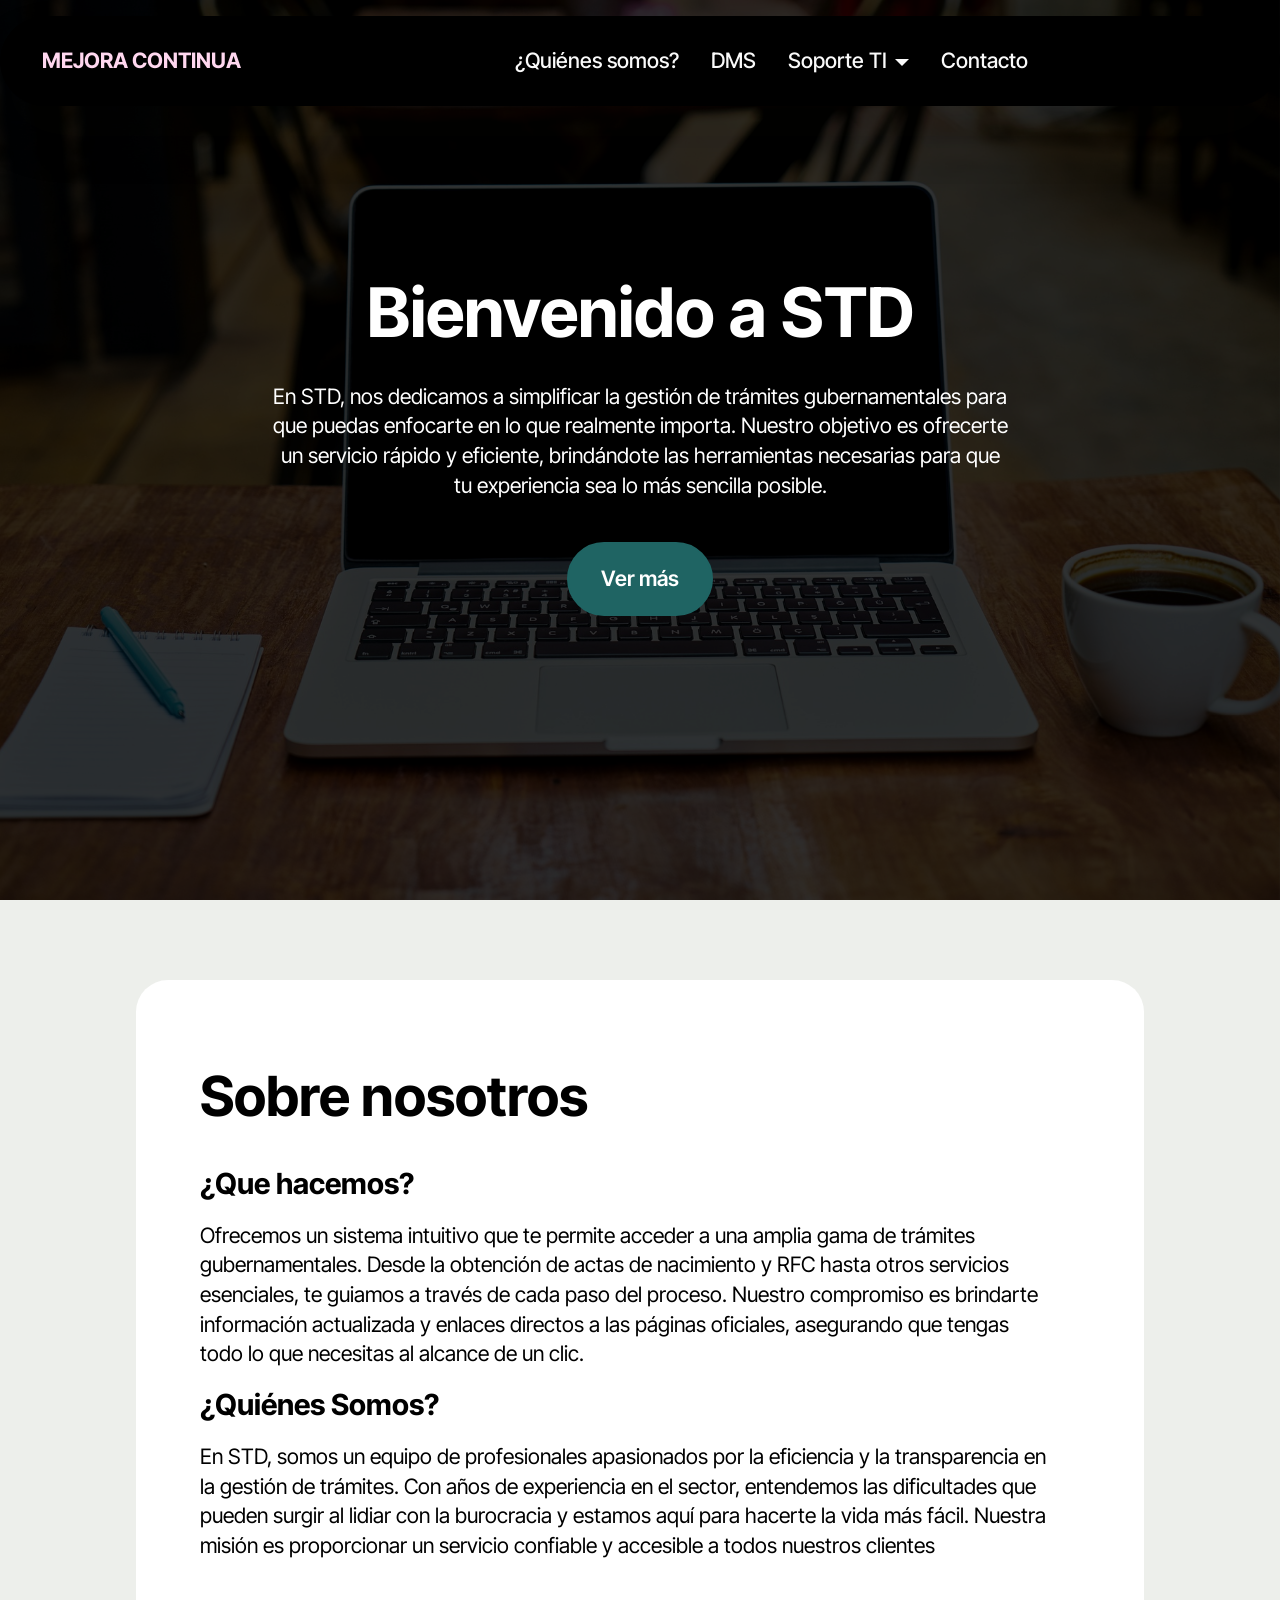
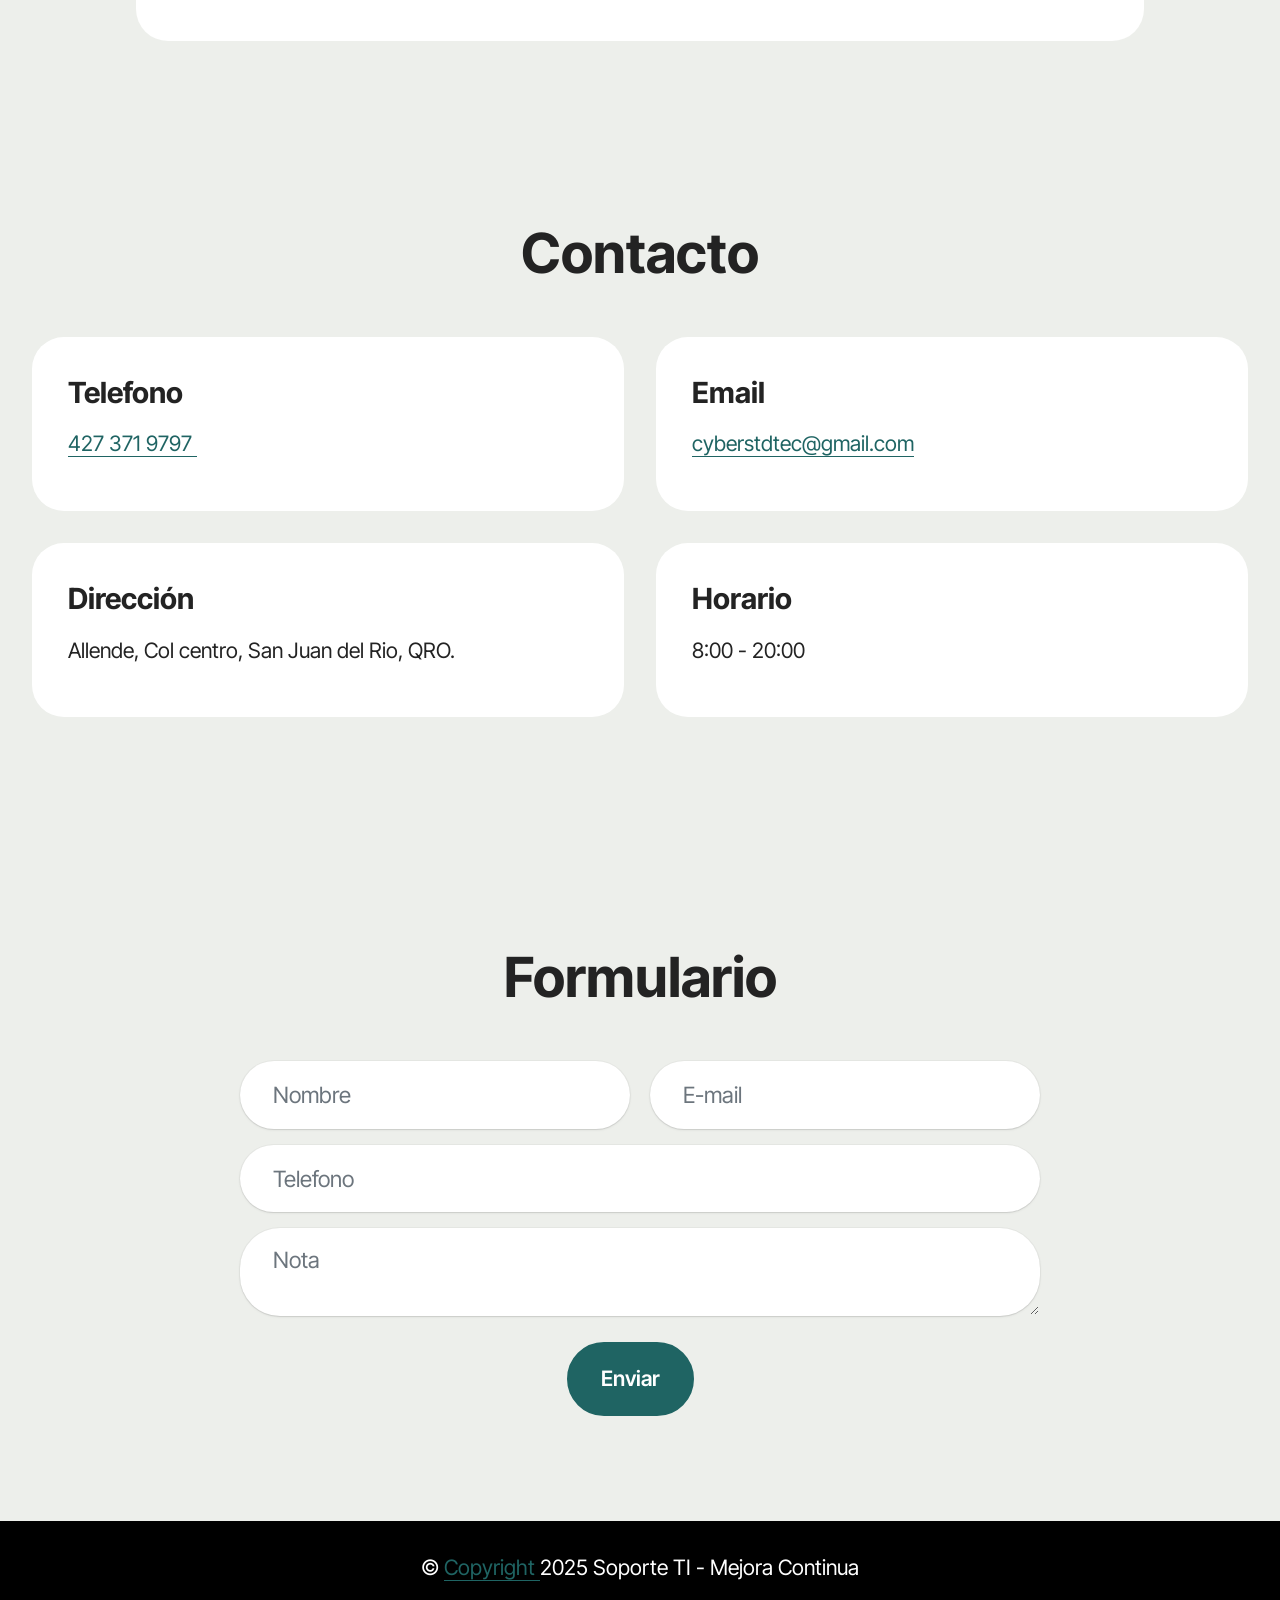
==== commit df5e6cd0: "create github pages" ====
--- a/page1.html
+++ b/page1.html
@@ -21,7 +21,7 @@
   <link rel="stylesheet" href="assets/theme/css/style.css">
   <link rel="preload" href="https://fonts.googleapis.com/css?family=Inter+Tight:100,200,300,400,500,600,700,800,900,100i,200i,300i,400i,500i,600i,700i,800i,900i&display=swap" as="style" onload="this.onload=null;this.rel='stylesheet'">
   <noscript><link rel="stylesheet" href="https://fonts.googleapis.com/css?family=Inter+Tight:100,200,300,400,500,600,700,800,900,100i,200i,300i,400i,500i,600i,700i,800i,900i&display=swap"></noscript>
-  <link rel="preload" as="style" href="assets/mobirise/css/mbr-additional.css?v=DMTWHH"><link rel="stylesheet" href="assets/mobirise/css/mbr-additional.css?v=DMTWHH" type="text/css">
+  <link rel="preload" as="style" href="assets/mobirise/css/mbr-additional.css?v=GEOhHD"><link rel="stylesheet" href="assets/mobirise/css/mbr-additional.css?v=GEOhHD" type="text/css">
 
   
   
@@ -47,7 +47,7 @@
 				</div>
 			</button>
 			<div class="collapse navbar-collapse" id="navbarSupportedContent">
-				<ul class="navbar-nav nav-dropdown nav-right" data-app-modern-menu="true"><li class="nav-item"><a class="nav-link link text-white text-primary show display-4" href="index.html#article07-n" aria-expanded="true">¿Quiénes somos?</a></li><li class="nav-item"><a class="nav-link link text-white display-4" href="https://mobiri.se" aria-expanded="false">DMS</a></li><li class="nav-item"><a class="nav-link link text-white show display-4" href="https://mobiri.se" aria-expanded="true">Soporte TI</a></li><li class="nav-item"><a class="nav-link link show text-white text-primary display-4" href="index.html#contacts02-l">Contacto</a></li></ul>
+				<ul class="navbar-nav nav-dropdown nav-right" data-app-modern-menu="true"><li class="nav-item"><a class="nav-link link text-white text-primary show display-4" href="index.html#article07-n">¿Quiénes somos?</a></li><li class="nav-item"><a class="nav-link link text-white text-primary display-4" href="https://mejoracontinuagiftzin.github.io/MCDMS/" aria-expanded="false">DMS</a></li><li class="nav-item dropdown"><a class="nav-link link text-white dropdown-toggle display-4" href="https://mobiri.se" aria-expanded="false" data-toggle="dropdown-submenu" data-bs-toggle="dropdown" data-bs-auto-close="outside">Soporte TI</a><div class="dropdown-menu" aria-labelledby="dropdown-458"><a class="text-white show dropdown-item text-primary display-4" href="https://alejandronetaleex.github.io/loginsoporteti/" target="_blank">Soporte TI Admin</a><a class="text-white show dropdown-item text-primary display-4" href="https://alejandronetaleex.github.io/SoporteTIUserGiftzin/" target="_blank">Soporte TI User</a></div></li><li class="nav-item"><a class="nav-link link show text-white text-primary display-4" href="index.html#contacts02-l">Contacto</a></li></ul>
 				
 				
 			</div>
@@ -180,7 +180,7 @@
         </div>
         <div class="row justify-content-center">
             <div class="col-lg-8 mx-auto mbr-form" data-form-type="formoid">
-                <form action="https://mobirise.eu/" method="POST" class="mbr-form form-with-styler" data-form-title="Form Name"><input type="hidden" name="email" data-form-email="true" value="MrG1LwoYmVXgu5sYaNskRhMAEw7ejAQZlRv9JgMLRa0BIHqtzYx/B0N91AgYO5rQ/je7z4pGOLH6uu3iDtE6jqxN1yH+FYCc/+e+50+dIeyC3uVRRvzn+KApgSI+ifLo">
+                <form action="https://mobirise.eu/" method="POST" class="mbr-form form-with-styler" data-form-title="Form Name"><input type="hidden" name="email" data-form-email="true" value="7dtnhFJUNESuWBxbpq4aVHA1YZ98LbL4MTzOqSJTfZlax6aZsVIamogoZinLBk9/LUg4BAJZz7/LU/1DYAKNBSzFKCZkqo/1ESIihbk7XS7/egrfvTiEDQXZADSAaYJH">
                     <div class="row">
                         <div hidden="hidden" data-form-alert="" class="alert alert-success col-12">Gracias por ponerte en contacto con nosotros, en breve nos comunicaremos contigo.</div>
                         <div hidden="hidden" data-form-alert-danger="" class="alert alert-danger col-12">
@@ -222,7 +222,7 @@
             </div>
         </div>
     </div>
-</section><section class="display-7" style="padding: 0;align-items: center;justify-content: center;flex-wrap: wrap;    align-content: center;display: flex;position: relative;height: 4rem;"><a href="https://mobiri.se/3147832" style="flex: 1 1;height: 4rem;position: absolute;width: 100%;z-index: 1;"><img alt="" style="height: 4rem;" src="[data-uri]"></a><p style="margin: 0;text-align: center;" class="display-7">&#8204;</p><a style="z-index:1" href="https://mobirise.com/html-builder.html">HTML Website Generator</a></section><script src="assets/bootstrap/js/bootstrap.bundle.min.js"></script>  <script src="assets/parallax/jarallax.js"></script>  <script src="assets/smoothscroll/smooth-scroll.js"></script>  <script src="assets/ytplayer/index.js"></script>  <script src="assets/dropdown/js/navbar-dropdown.js"></script>  <script src="assets/theme/js/script.js"></script>  <script src="assets/formoid/formoid.min.js"></script>  
+</section><section class="display-7" style="padding: 0;align-items: center;justify-content: center;flex-wrap: wrap;    align-content: center;display: flex;position: relative;height: 4rem;"><a href="https://mobiri.se/3147832" style="flex: 1 1;height: 4rem;position: absolute;width: 100%;z-index: 1;"><img alt="" style="height: 4rem;" src="[data-uri]"></a><p style="margin: 0;text-align: center;" class="display-7">&#8204;</p><a style="z-index:1" href="https://mobirise.com/builder/ai-website-builder.html">AI Website Software</a></section><script src="assets/bootstrap/js/bootstrap.bundle.min.js"></script>  <script src="assets/parallax/jarallax.js"></script>  <script src="assets/smoothscroll/smooth-scroll.js"></script>  <script src="assets/ytplayer/index.js"></script>  <script src="assets/dropdown/js/navbar-dropdown.js"></script>  <script src="assets/theme/js/script.js"></script>  <script src="assets/formoid/formoid.min.js"></script>  
   
   
  <div id="scrollToTop" class="scrollToTop mbr-arrow-up"><a style="text-align: center;"><i class="mbr-arrow-up-icon mbr-arrow-up-icon-cm cm-icon cm-icon-smallarrow-up"></i></a></div>
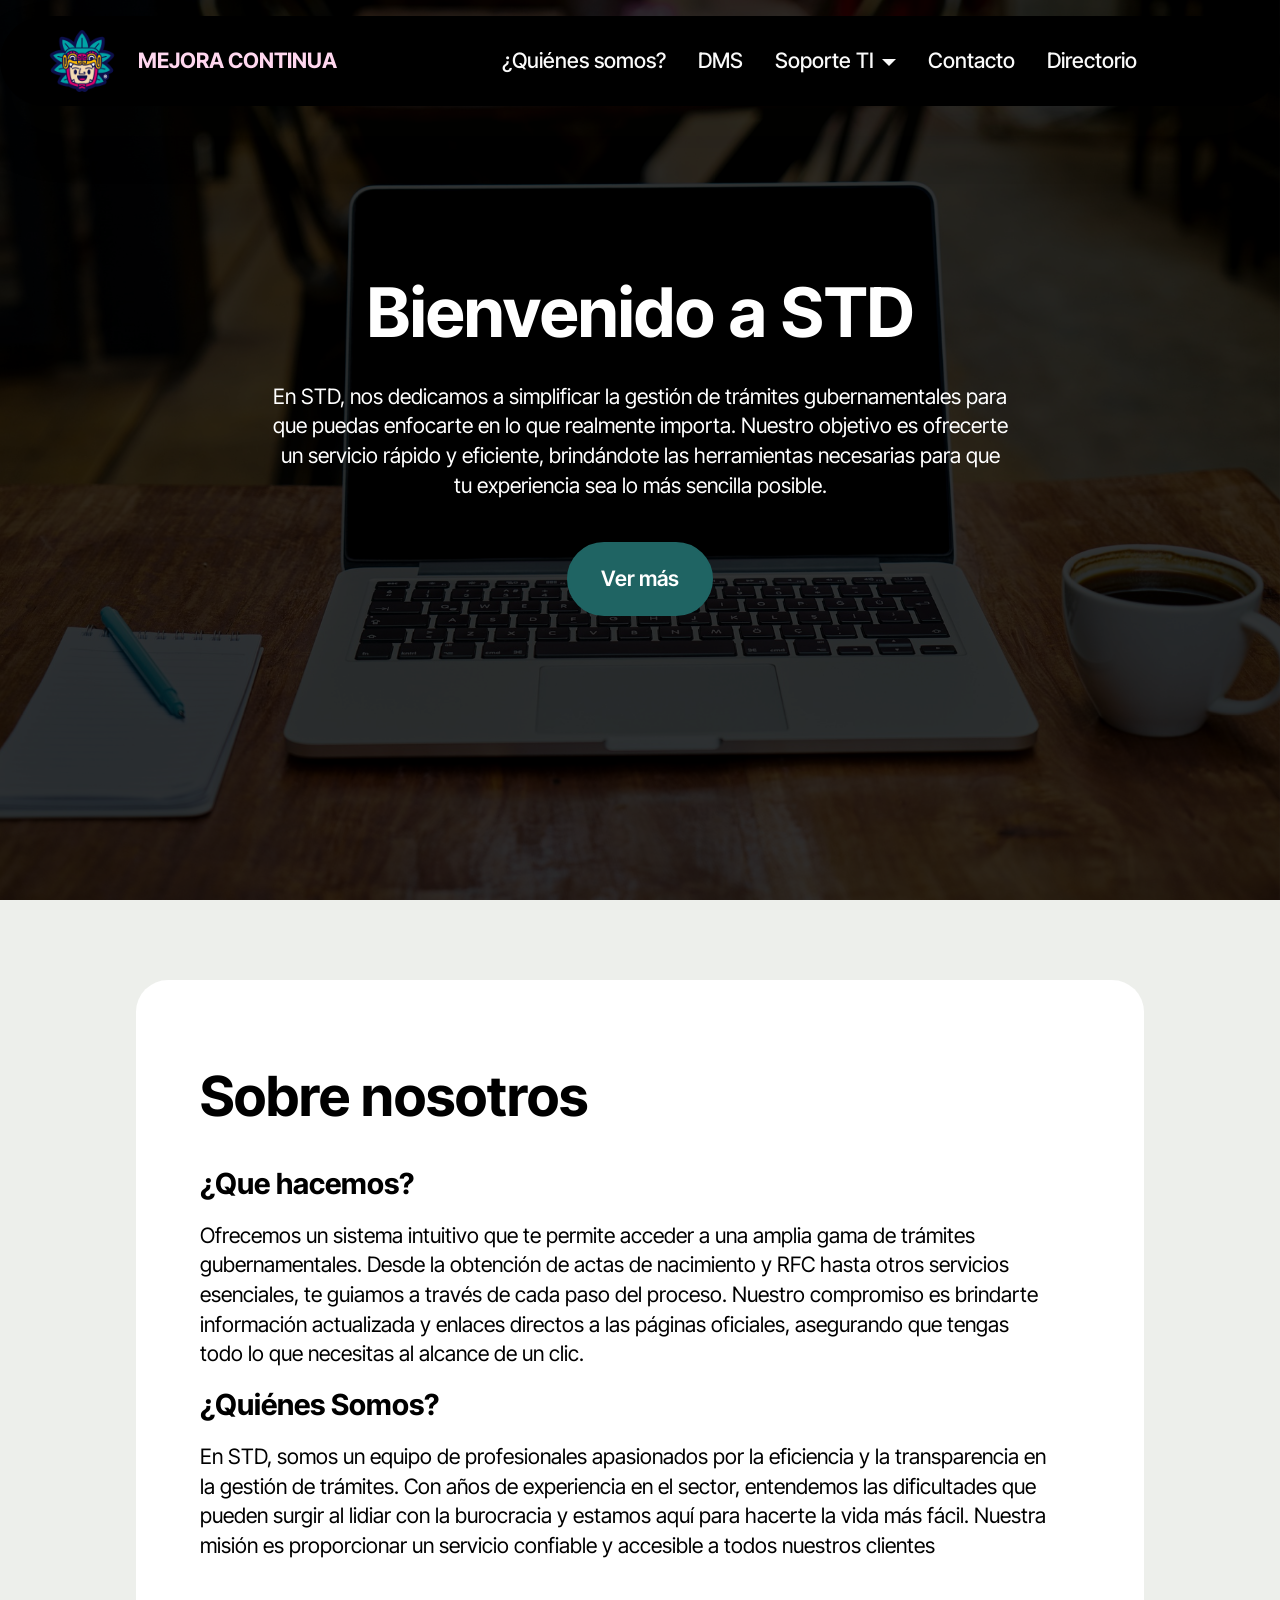
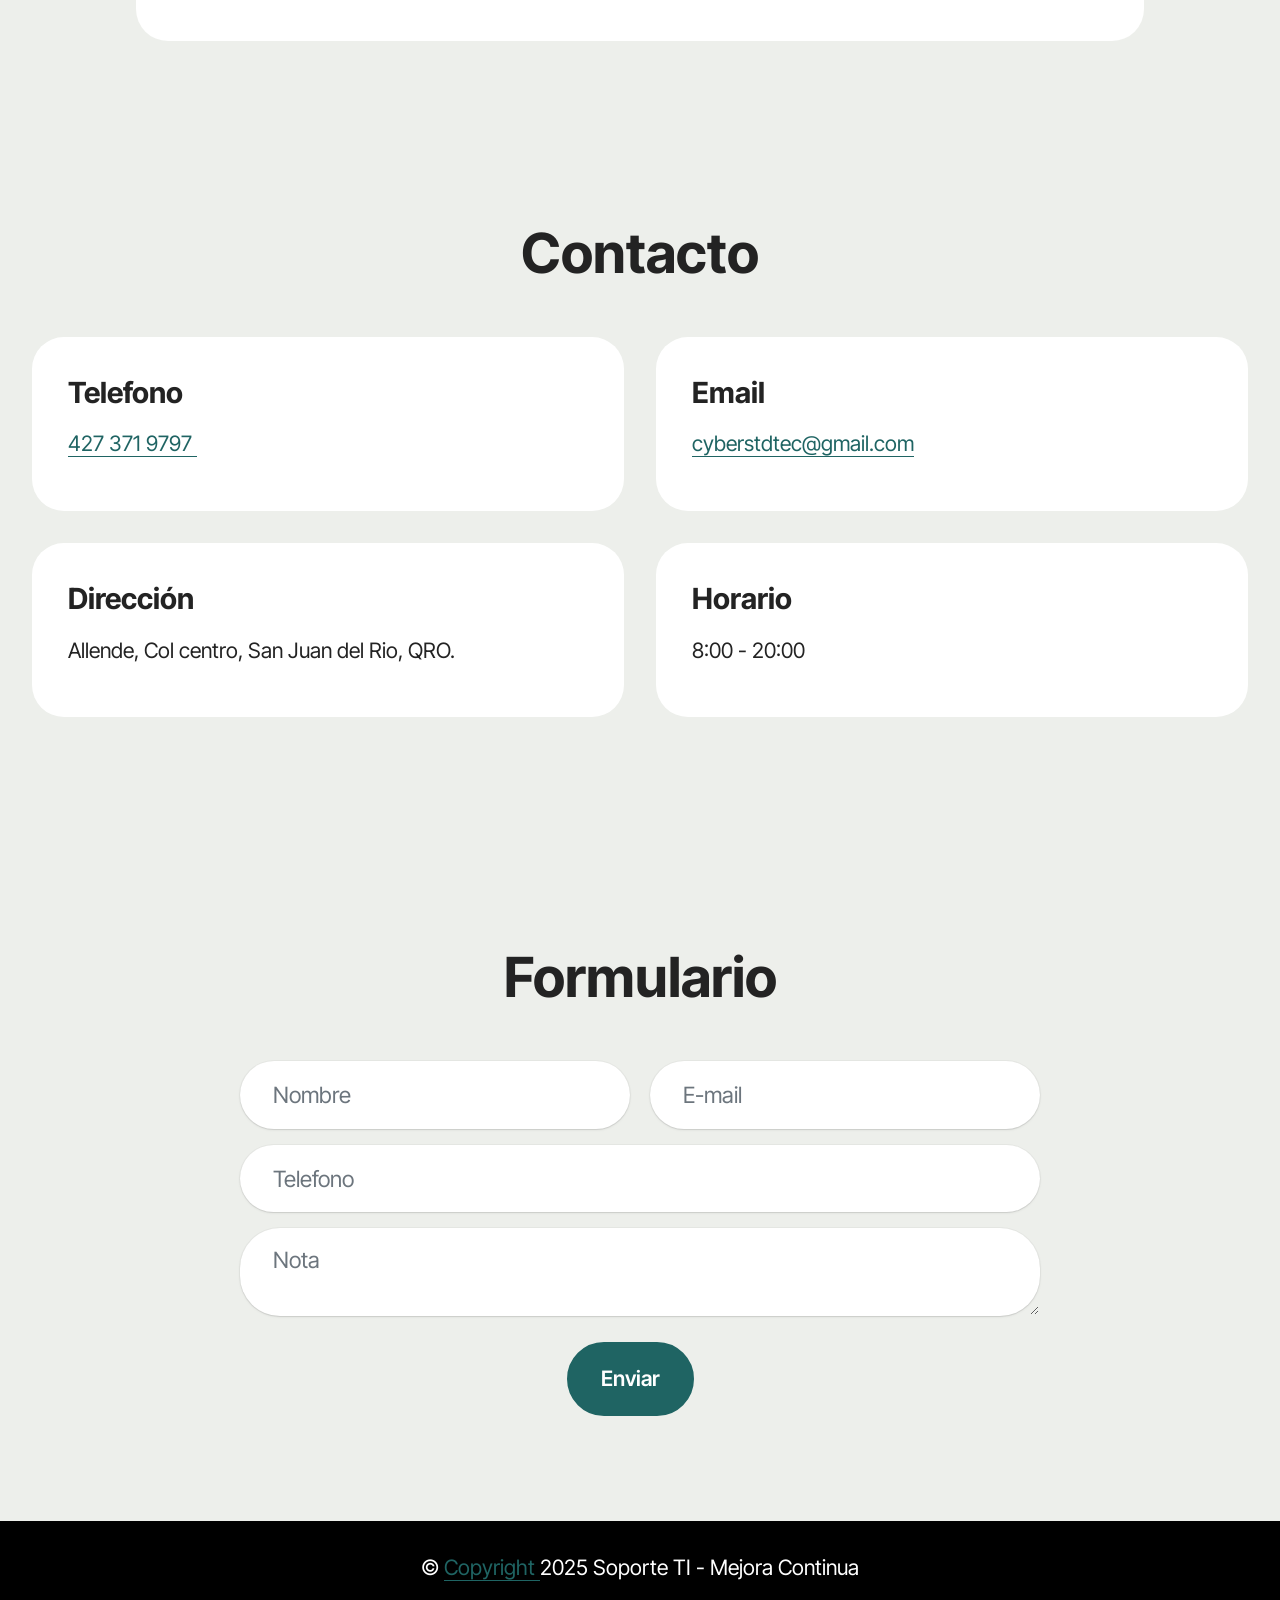
==== commit 0ba36a2c: "create github pages" ====
--- a/page1.html
+++ b/page1.html
@@ -21,7 +21,7 @@
   <link rel="stylesheet" href="assets/theme/css/style.css">
   <link rel="preload" href="https://fonts.googleapis.com/css?family=Inter+Tight:100,200,300,400,500,600,700,800,900,100i,200i,300i,400i,500i,600i,700i,800i,900i&display=swap" as="style" onload="this.onload=null;this.rel='stylesheet'">
   <noscript><link rel="stylesheet" href="https://fonts.googleapis.com/css?family=Inter+Tight:100,200,300,400,500,600,700,800,900,100i,200i,300i,400i,500i,600i,700i,800i,900i&display=swap"></noscript>
-  <link rel="preload" as="style" href="assets/mobirise/css/mbr-additional.css?v=GEOhHD"><link rel="stylesheet" href="assets/mobirise/css/mbr-additional.css?v=GEOhHD" type="text/css">
+  <link rel="preload" as="style" href="assets/mobirise/css/mbr-additional.css?v=QZ4cRK"><link rel="stylesheet" href="assets/mobirise/css/mbr-additional.css?v=QZ4cRK" type="text/css">
 
   
   
@@ -35,7 +35,11 @@
 	<nav class="navbar navbar-dropdown navbar-fixed-top navbar-expand-lg">
 		<div class="container">
 			<div class="navbar-brand">
-				
+				<span class="navbar-logo">
+					<a href="https://mobiri.se">
+						<img src="assets/images/logo-96x96.png" alt="Mobirise Website Builder" style="height: 5rem;">
+					</a>
+				</span>
 				<span class="navbar-caption-wrap"><a class="navbar-caption text-secondary display-4">MEJORA CONTINUA</a></span>
 			</div>
 			<button class="navbar-toggler" type="button" data-toggle="collapse" data-bs-toggle="collapse" data-target="#navbarSupportedContent" data-bs-target="#navbarSupportedContent" aria-controls="navbarNavAltMarkup" aria-expanded="false" aria-label="Toggle navigation">
@@ -47,7 +51,7 @@
 				</div>
 			</button>
 			<div class="collapse navbar-collapse" id="navbarSupportedContent">
-				<ul class="navbar-nav nav-dropdown nav-right" data-app-modern-menu="true"><li class="nav-item"><a class="nav-link link text-white text-primary show display-4" href="index.html#article07-n">¿Quiénes somos?</a></li><li class="nav-item"><a class="nav-link link text-white text-primary display-4" href="https://mejoracontinuagiftzin.github.io/MCDMS/" aria-expanded="false">DMS</a></li><li class="nav-item dropdown"><a class="nav-link link text-white dropdown-toggle display-4" href="https://mobiri.se" aria-expanded="false" data-toggle="dropdown-submenu" data-bs-toggle="dropdown" data-bs-auto-close="outside">Soporte TI</a><div class="dropdown-menu" aria-labelledby="dropdown-458"><a class="text-white show dropdown-item text-primary display-4" href="https://alejandronetaleex.github.io/loginsoporteti/" target="_blank">Soporte TI Admin</a><a class="text-white show dropdown-item text-primary display-4" href="https://alejandronetaleex.github.io/SoporteTIUserGiftzin/" target="_blank">Soporte TI User</a></div></li><li class="nav-item"><a class="nav-link link show text-white text-primary display-4" href="index.html#contacts02-l">Contacto</a></li></ul>
+				<ul class="navbar-nav nav-dropdown nav-right" data-app-modern-menu="true"><li class="nav-item"><a class="nav-link link text-white text-primary show display-4" href="index.html#article07-n">¿Quiénes somos?</a></li><li class="nav-item"><a class="nav-link link text-white text-primary display-4" href="https://mejoracontinuagiftzin.github.io/MCDMS/" aria-expanded="false">DMS</a></li><li class="nav-item dropdown open"><a class="nav-link link text-white dropdown-toggle display-4" href="https://mobiri.se" aria-expanded="false" data-toggle="dropdown-submenu" data-bs-toggle="dropdown" data-bs-auto-close="outside">Soporte TI</a><div class="dropdown-menu" aria-labelledby="dropdown-337"><a class="text-white dropdown-item text-primary display-4" href="https://docs.google.com/forms/d/e/1FAIpQLScKM3vpqnV5g_jiFnWjlTfqEybum1zKxJJAw9XuYOEBduHWBA/viewform" target="_blank">HelpDesk</a><a class="text-white dropdown-item text-primary display-4" href="https://docs.google.com/spreadsheets/d/1TOBV_ngwaiSyJLo2yYcpesSBtLEjJK60fxxVEnA3S5Q/edit?usp=sharing" target="_blank">Accesos</a></div></li><li class="nav-item"><a class="nav-link link show text-white text-primary display-4" href="index.html#contacts02-l">Contacto</a></li><li class="nav-item"><a class="nav-link link show text-white text-primary display-4" href="https://directorio-giftzin.onrender.com" target="_blank">Directorio</a></li></ul>
 				
 				
 			</div>
@@ -180,7 +184,7 @@
         </div>
         <div class="row justify-content-center">
             <div class="col-lg-8 mx-auto mbr-form" data-form-type="formoid">
-                <form action="https://mobirise.eu/" method="POST" class="mbr-form form-with-styler" data-form-title="Form Name"><input type="hidden" name="email" data-form-email="true" value="7dtnhFJUNESuWBxbpq4aVHA1YZ98LbL4MTzOqSJTfZlax6aZsVIamogoZinLBk9/LUg4BAJZz7/LU/1DYAKNBSzFKCZkqo/1ESIihbk7XS7/egrfvTiEDQXZADSAaYJH">
+                <form action="https://mobirise.eu/" method="POST" class="mbr-form form-with-styler" data-form-title="Form Name"><input type="hidden" name="email" data-form-email="true" value="jJxS5n0jvrfThLOvHkQGtG4tcLMBfID6SR1+DI/YY7Fs6x/dNMV0g72whoodYzxZeCesHKBdYDnqD6llpehMPICYkQrMP9QoLKq0mOR01V4jmIzwiIwMxCRd/nbHzCXG">
                     <div class="row">
                         <div hidden="hidden" data-form-alert="" class="alert alert-success col-12">Gracias por ponerte en contacto con nosotros, en breve nos comunicaremos contigo.</div>
                         <div hidden="hidden" data-form-alert-danger="" class="alert alert-danger col-12">
@@ -222,7 +226,7 @@
             </div>
         </div>
     </div>
-</section><section class="display-7" style="padding: 0;align-items: center;justify-content: center;flex-wrap: wrap;    align-content: center;display: flex;position: relative;height: 4rem;"><a href="https://mobiri.se/3147832" style="flex: 1 1;height: 4rem;position: absolute;width: 100%;z-index: 1;"><img alt="" style="height: 4rem;" src="[data-uri]"></a><p style="margin: 0;text-align: center;" class="display-7">&#8204;</p><a style="z-index:1" href="https://mobirise.com/builder/ai-website-builder.html">AI Website Software</a></section><script src="assets/bootstrap/js/bootstrap.bundle.min.js"></script>  <script src="assets/parallax/jarallax.js"></script>  <script src="assets/smoothscroll/smooth-scroll.js"></script>  <script src="assets/ytplayer/index.js"></script>  <script src="assets/dropdown/js/navbar-dropdown.js"></script>  <script src="assets/theme/js/script.js"></script>  <script src="assets/formoid/formoid.min.js"></script>  
+</section><section class="display-7" style="padding: 0;align-items: center;justify-content: center;flex-wrap: wrap;    align-content: center;display: flex;position: relative;height: 4rem;"><a href="https://mobiri.se/3147832" style="flex: 1 1;height: 4rem;position: absolute;width: 100%;z-index: 1;"><img alt="" style="height: 4rem;" src="[data-uri]"></a><p style="margin: 0;text-align: center;" class="display-7">&#8204;</p><a style="z-index:1" href="https://mobirise.com"> Website Software</a></section><script src="assets/bootstrap/js/bootstrap.bundle.min.js"></script>  <script src="assets/parallax/jarallax.js"></script>  <script src="assets/smoothscroll/smooth-scroll.js"></script>  <script src="assets/ytplayer/index.js"></script>  <script src="assets/dropdown/js/navbar-dropdown.js"></script>  <script src="assets/theme/js/script.js"></script>  <script src="assets/formoid/formoid.min.js"></script>  
   
   
  <div id="scrollToTop" class="scrollToTop mbr-arrow-up"><a style="text-align: center;"><i class="mbr-arrow-up-icon mbr-arrow-up-icon-cm cm-icon cm-icon-smallarrow-up"></i></a></div>
--- a/assets/mobirise/css/mbr-additional.css
+++ b/assets/mobirise/css/mbr-additional.css
@@ -881,11 +881,6 @@
 .cid-upVINcg5N7 .navbar-caption {
   padding-left: 1rem;
   padding-right: .5rem;
-}
-@media (min-width: 767px) {
-  .cid-upVINcg5N7 .navbar-caption {
-    padding-left: 2rem;
-  }
 }
 @media (max-width: 767px) {
   .cid-upVINcg5N7 .nav-dropdown {
@@ -1004,6 +999,11 @@
 .cid-upVINcg5N7 .navbar.collapsed.opened .dropdown-menu {
   top: 0;
 }
+@media (min-width: 992px) {
+  .cid-upVINcg5N7 .navbar.collapsed.opened:not(.navbar-short) .navbar-collapse {
+    max-height: calc(98.5vh - 5rem);
+  }
+}
 .cid-upVINcg5N7 .navbar.collapsed .dropdown-menu .dropdown-submenu {
   left: 0 !important;
 }
@@ -1600,11 +1600,6 @@
 .cid-upYDsikl77 .navbar-caption {
   padding-left: 1rem;
   padding-right: .5rem;
-}
-@media (min-width: 767px) {
-  .cid-upYDsikl77 .navbar-caption {
-    padding-left: 2rem;
-  }
 }
 @media (max-width: 767px) {
   .cid-upYDsikl77 .nav-dropdown {
@@ -1723,6 +1718,11 @@
 .cid-upYDsikl77 .navbar.collapsed.opened .dropdown-menu {
   top: 0;
 }
+@media (min-width: 992px) {
+  .cid-upYDsikl77 .navbar.collapsed.opened:not(.navbar-short) .navbar-collapse {
+    max-height: calc(98.5vh - 5rem);
+  }
+}
 .cid-upYDsikl77 .navbar.collapsed .dropdown-menu .dropdown-submenu {
   left: 0 !important;
 }
--- a/assets/mobirise/css/mbr-additional.css
+++ b/assets/mobirise/css/mbr-additional.css
@@ -881,11 +881,6 @@
 .cid-upVINcg5N7 .navbar-caption {
   padding-left: 1rem;
   padding-right: .5rem;
-}
-@media (min-width: 767px) {
-  .cid-upVINcg5N7 .navbar-caption {
-    padding-left: 2rem;
-  }
 }
 @media (max-width: 767px) {
   .cid-upVINcg5N7 .nav-dropdown {
@@ -1004,6 +999,11 @@
 .cid-upVINcg5N7 .navbar.collapsed.opened .dropdown-menu {
   top: 0;
 }
+@media (min-width: 992px) {
+  .cid-upVINcg5N7 .navbar.collapsed.opened:not(.navbar-short) .navbar-collapse {
+    max-height: calc(98.5vh - 5rem);
+  }
+}
 .cid-upVINcg5N7 .navbar.collapsed .dropdown-menu .dropdown-submenu {
   left: 0 !important;
 }
@@ -1600,11 +1600,6 @@
 .cid-upYDsikl77 .navbar-caption {
   padding-left: 1rem;
   padding-right: .5rem;
-}
-@media (min-width: 767px) {
-  .cid-upYDsikl77 .navbar-caption {
-    padding-left: 2rem;
-  }
 }
 @media (max-width: 767px) {
   .cid-upYDsikl77 .nav-dropdown {
@@ -1723,6 +1718,11 @@
 .cid-upYDsikl77 .navbar.collapsed.opened .dropdown-menu {
   top: 0;
 }
+@media (min-width: 992px) {
+  .cid-upYDsikl77 .navbar.collapsed.opened:not(.navbar-short) .navbar-collapse {
+    max-height: calc(98.5vh - 5rem);
+  }
+}
 .cid-upYDsikl77 .navbar.collapsed .dropdown-menu .dropdown-submenu {
   left: 0 !important;
 }
